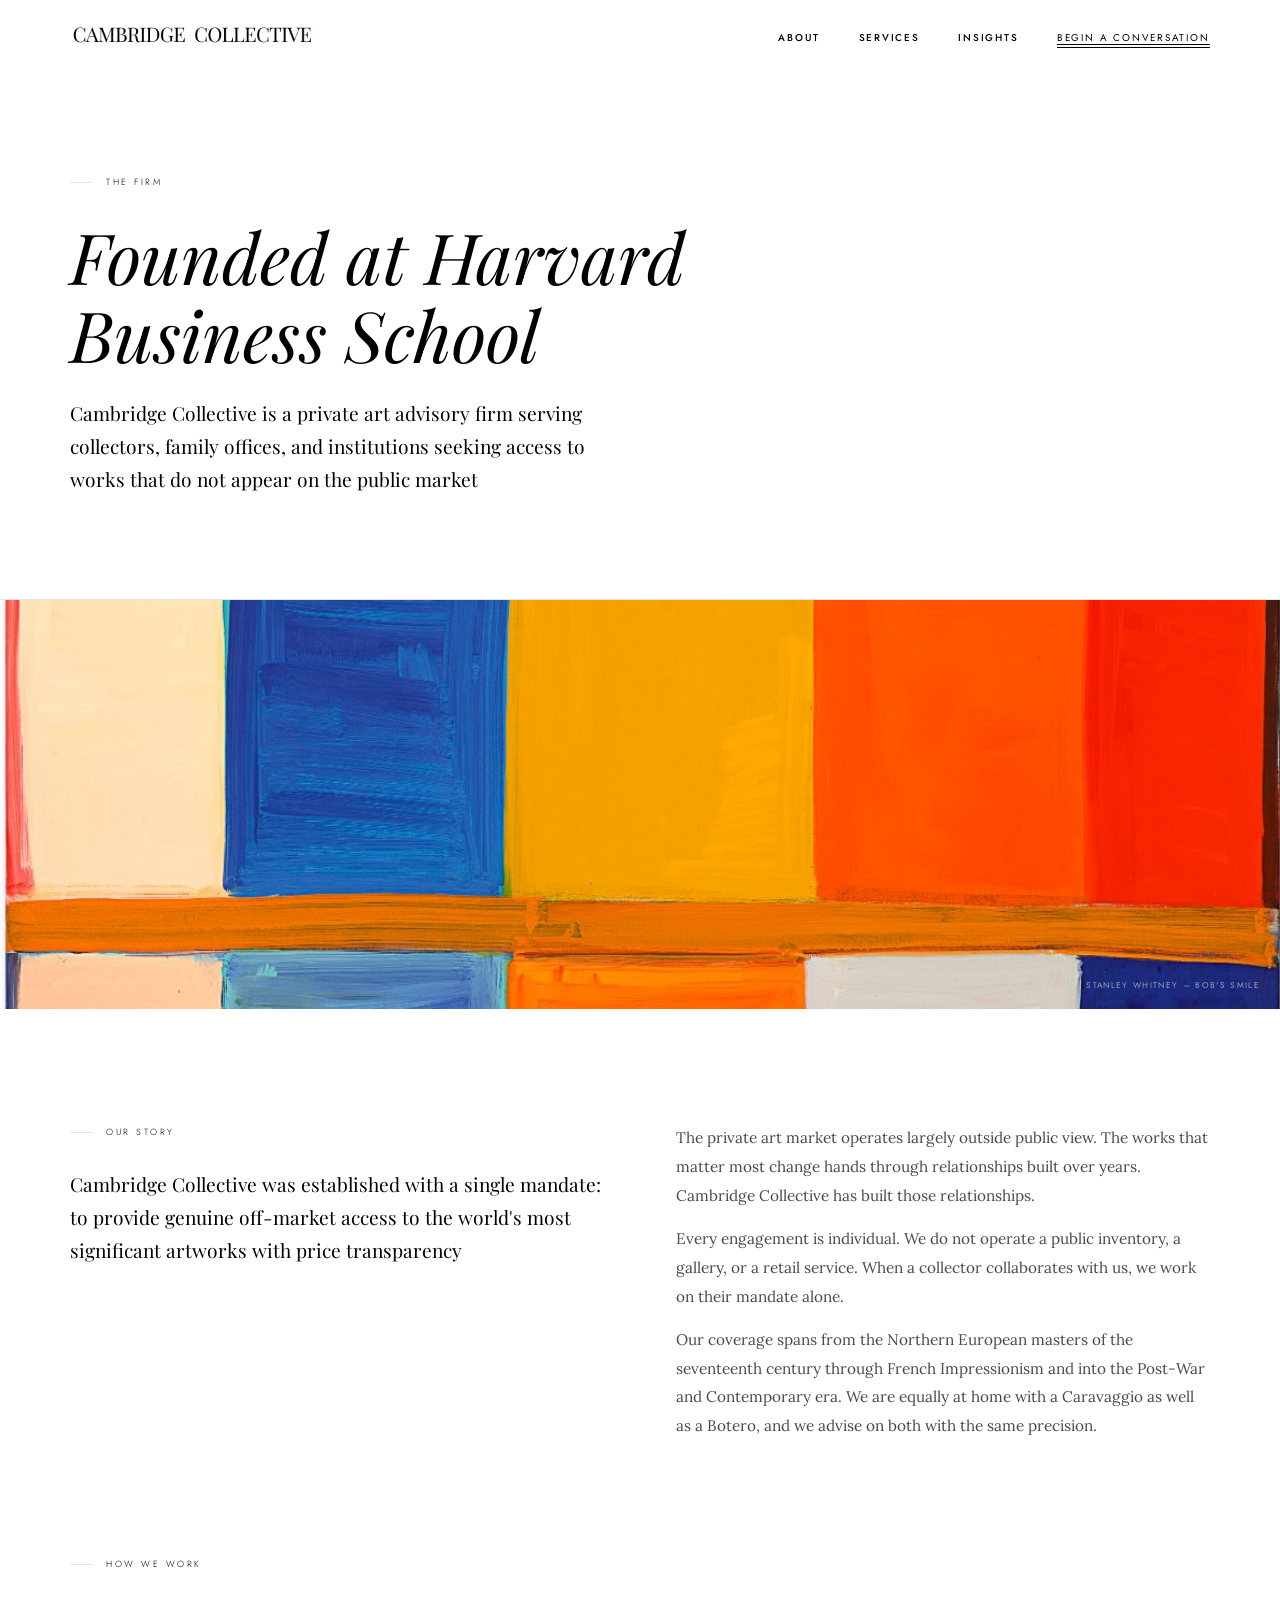
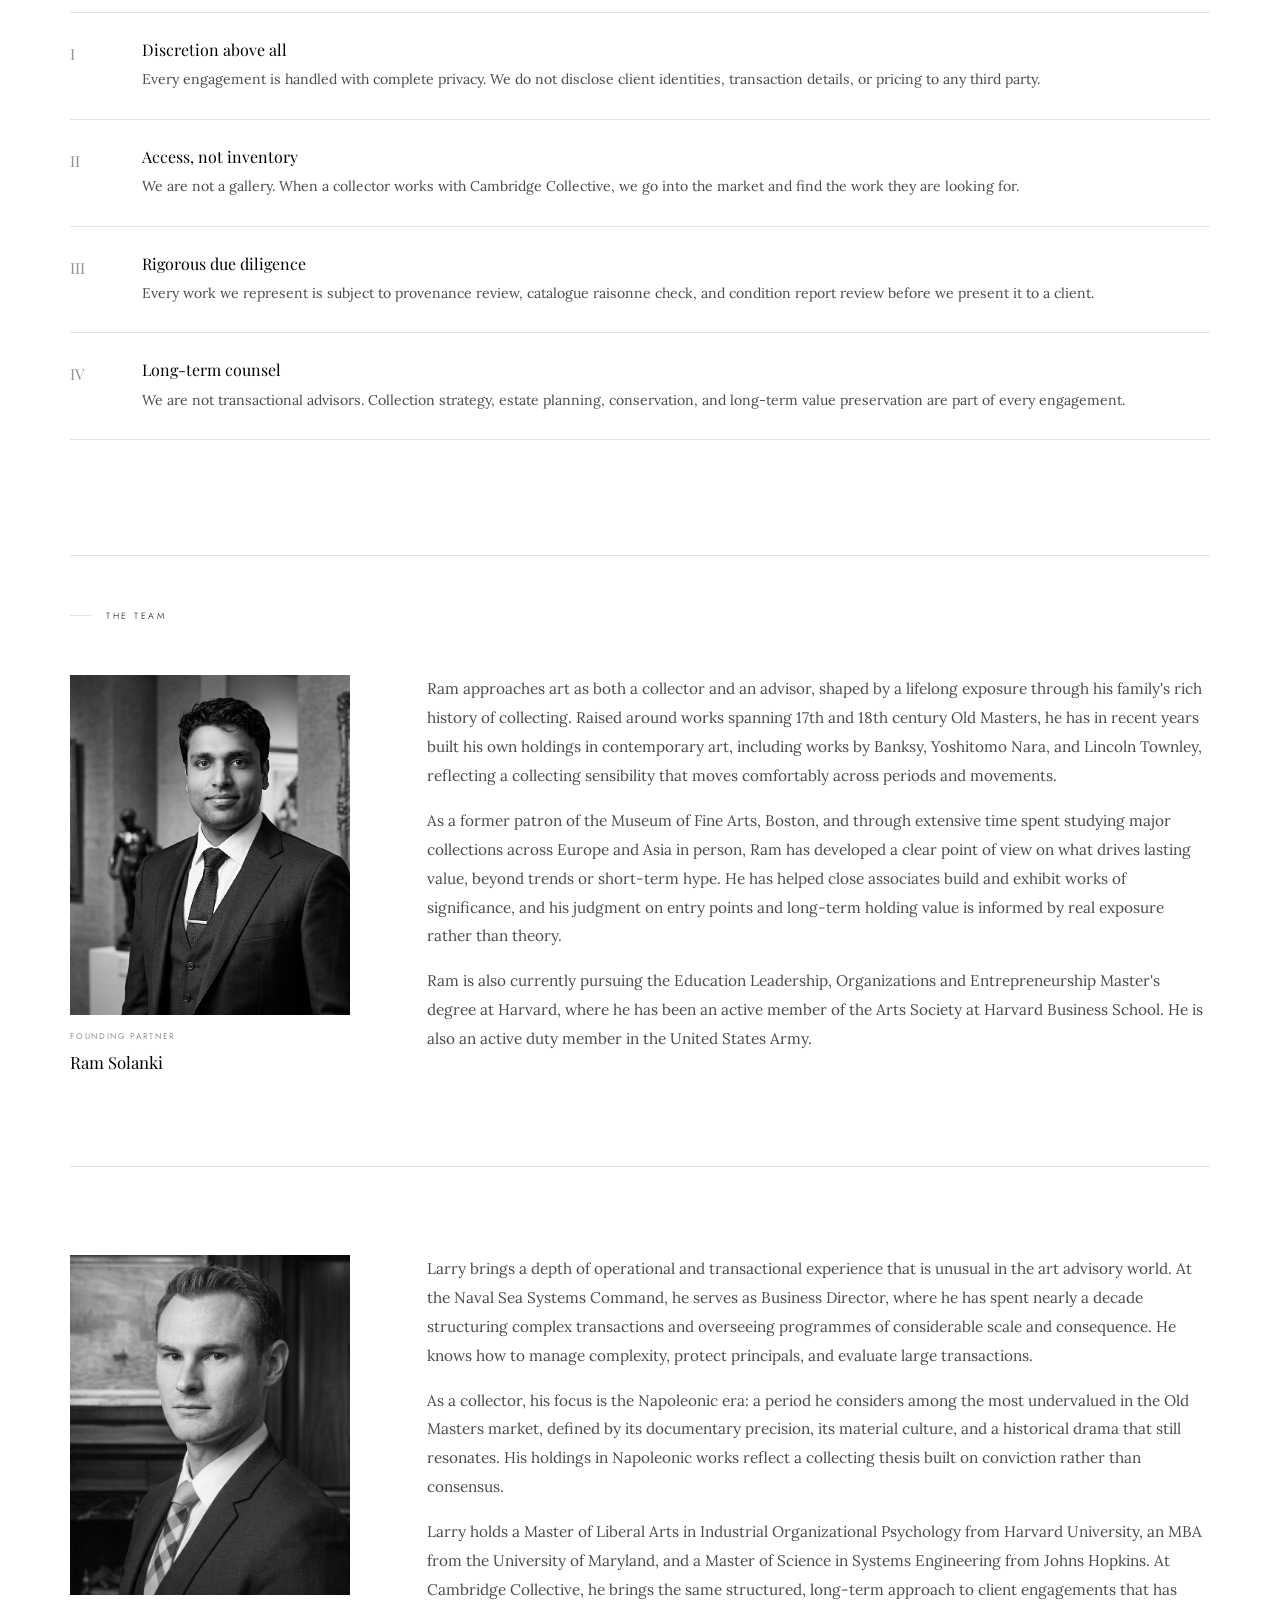
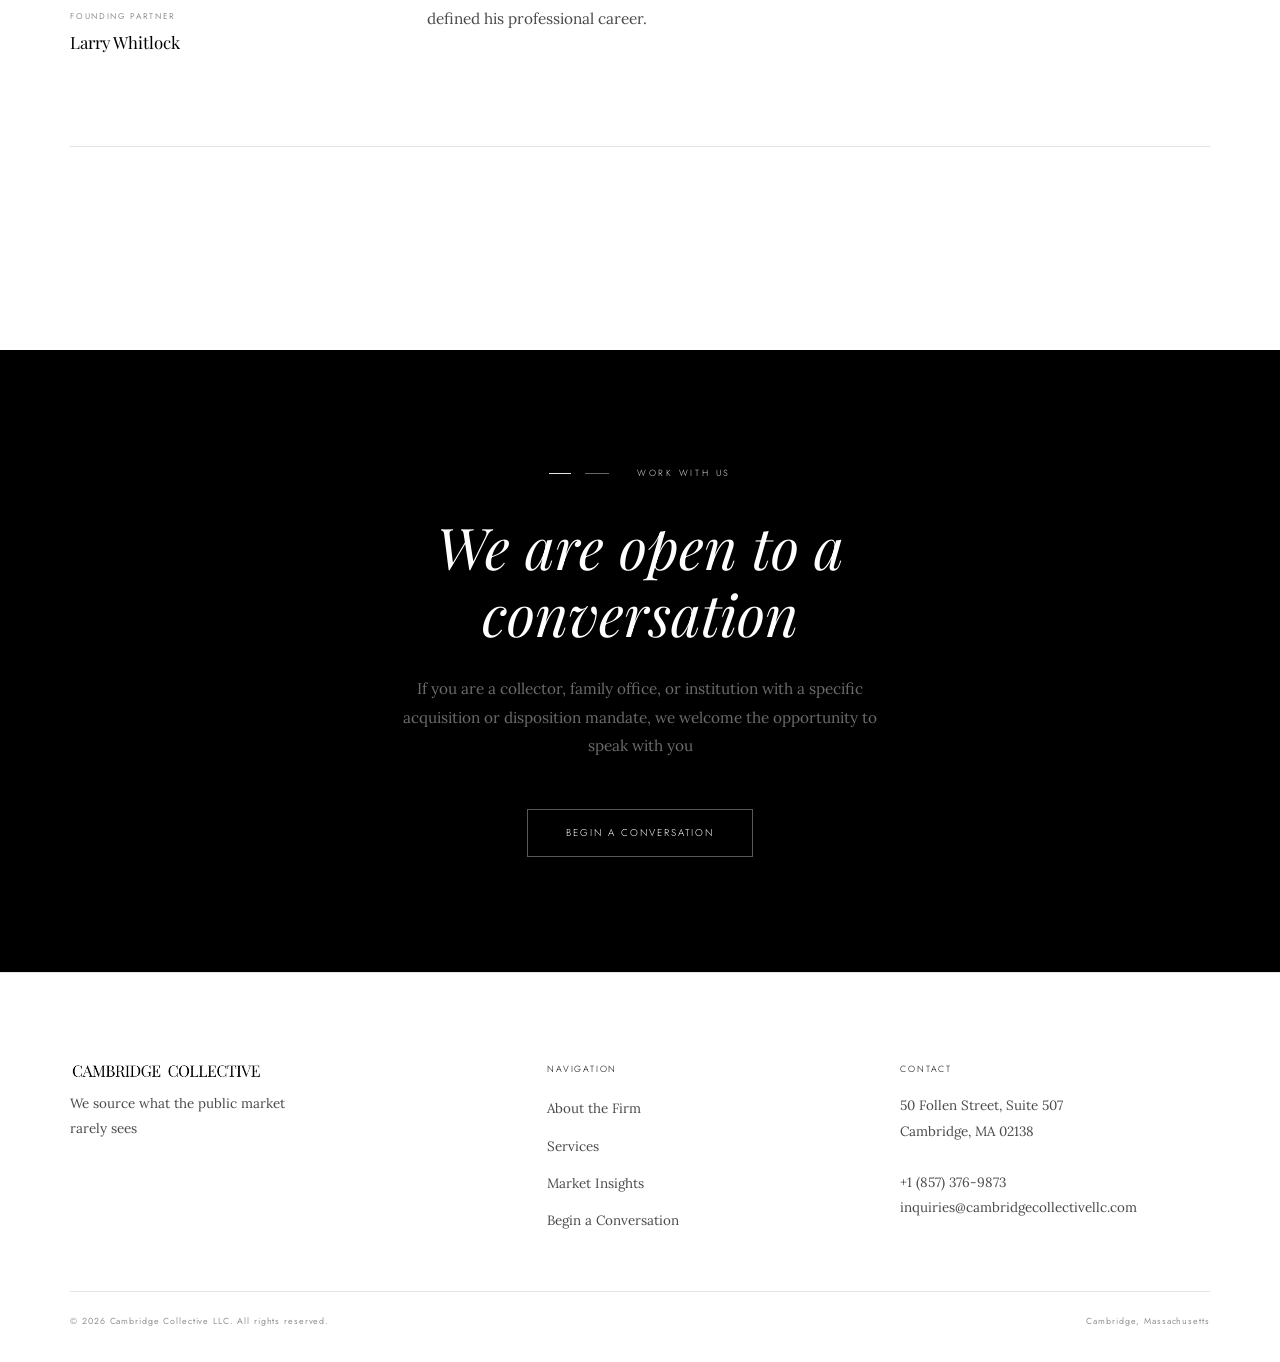
==== about.html @ f4684a24 "Update about.html" ====
<!DOCTYPE html>
<html lang="en">
<head> 
  <meta charset="UTF-8"/>
  <link rel="icon" type="image/png" href="images/favicon.png"/>
  <link rel="apple-touch-icon" href="images/favicon.png"/><meta name="viewport" content="width=device-width, initial-scale=1.0"/>
  <title>About Cambridge Collective | Private Art Advisory | Harvard Innovation Labs</title>
  <meta name="description" content="Cambridge Collective was founded at the Harvard Innovation Labs at Harvard Business School. We advise serious collectors on acquiring Picasso, Bacon, Monet, and other blue-chip works through private channels."/>
  <link rel="canonical" href="https://www.cambridgecollectivellc.com/about.html"/>
  <link rel="preconnect" href="https://fonts.googleapis.com"/>
  <link rel="preconnect" href="https://fonts.gstatic.com" crossorigin/>
  <link rel="stylesheet" href="styles.css"/>
<!-- Google Analytics -->
<script async src="https://www.googletagmanager.com/gtag/js?id=G-GPB1CGBKZX"></script>
<script>
  window.dataLayer = window.dataLayer || [];
  function gtag(){dataLayer.push(arguments);}
  gtag('js', new Date());
  gtag('config', 'G-GPB1CGBKZX');
</script>
  <meta name="keywords" content="Cambridge Collective, private art advisory, Harvard art advisor, blue chip art advisor, art collection management, off-market art acquisitions"/>
  <meta property="og:title" content="About Cambridge Collective | Private Art Advisory | Harvard Innovation Labs"/>
  <meta property="og:description" content="Cambridge Collective was founded at the Harvard Innovation Labs at Harvard Business School. We advise serious collectors on acquiring Picasso, Bacon, Monet, and other blue-chip works through private channels."/>
  <meta property="og:type" content="website"/>
  <meta property="og:url" content="https://www.cambridgecollectivellc.com/about.html"/>
  <meta property="og:site_name" content="Cambridge Collective"/>
  <meta name="twitter:card" content="summary"/>
  <meta name="twitter:title" content="About Cambridge Collective | Private Art Advisory | Harvard Innovation Labs"/>
  <meta name="twitter:description" content="Cambridge Collective was founded at the Harvard Innovation Labs at Harvard Business School. We advise serious collectors on acquiring Picasso, Bacon, Monet, and other blue-chip works through private channels."/>
<script type="application/ld+json">
{
  "@context": "https://schema.org",
  "@graph": [
    {
      "@type": "AboutPage",
      "@id": "https://www.cambridgecollectivellc.com/about.html#webpage",
      "url": "https://www.cambridgecollectivellc.com/about.html",
      "name": "About Cambridge Collective | Private Art Advisory | Harvard Innovation Labs",
      "isPartOf": {"@id": "https://www.cambridgecollectivellc.com/#website"},
      "about": {"@id": "https://www.cambridgecollectivellc.com/#organization"},
      "description": "Cambridge Collective was founded at the Harvard Innovation Labs at Harvard Business School by Ram Solanki and Larry Whitlock."
    },
    {
      "@type": "BreadcrumbList",
      "itemListElement": [
        {"@type": "ListItem", "position": 1, "name": "Home", "item": "https://www.cambridgecollectivellc.com/"},
        {"@type": "ListItem", "position": 2, "name": "About", "item": "https://www.cambridgecollectivellc.com/about.html"}
      ]
    },
    {
      "@type": "Person",
      "@id": "https://www.cambridgecollectivellc.com/#ram-solanki",
      "name": "Ram Solanki",
      "jobTitle": "Founding Partner",
      "worksFor": {"@id": "https://www.cambridgecollectivellc.com/#organization"},
      "url": "https://www.cambridgecollectivellc.com/about.html",
      "image": "https://www.cambridgecollectivellc.com/images/team-ram.jpg",
      "description": "Founding Partner at Cambridge Collective. Collector with family background in 17th–18th century Old Masters; former patron of the Museum of Fine Arts, Boston; pursuing graduate study at Harvard.",
      "alumniOf": {"@type": "EducationalOrganization", "name": "Harvard University"},
      "affiliation": {"@id": "https://www.cambridgecollectivellc.com/#organization"}
    },
    {
      "@type": "Person",
      "@id": "https://www.cambridgecollectivellc.com/#larry-whitlock",
      "name": "Larry Whitlock",
      "jobTitle": "Founding Partner",
      "worksFor": {"@id": "https://www.cambridgecollectivellc.com/#organization"},
      "url": "https://www.cambridgecollectivellc.com/about.html",
      "image": "https://www.cambridgecollectivellc.com/images/team-larry.png",
      "description": "Founding Partner at Cambridge Collective. Business Director at Naval Sea Systems Command; collector focused on the Napoleonic era Old Masters market.",
      "alumniOf": [
        {"@type": "EducationalOrganization", "name": "Harvard University"},
        {"@type": "EducationalOrganization", "name": "University of Maryland"},
        {"@type": "EducationalOrganization", "name": "Johns Hopkins University"}
      ],
      "affiliation": {"@id": "https://www.cambridgecollectivellc.com/#organization"}
    }
  ]
}
</script>
</head>
<body>
<nav id="nav">
  <a href="index.html" class="nav-brand"><img src="images/logo.png" alt="Cambridge Collective" style="height:28px;width:auto;display:block;"/></a>
  <button class="menu-btn" aria-label="Menu"><span></span><span></span></button>
  <ul class="nav-links">
    <li><a href="about.html" style="color:var(--blk);">About</a></li>
    <li><a href="services.html">Services</a></li>
    <li><a href="insights.html">Insights</a></li>
    <li class="cta-link"><a href="contact.html">Begin a Conversation</a></li>
  </ul>
</nav>

<header class="page-hero fade-up">
  <p class="eyebrow" style="margin-bottom:28px;color:#000;">The Firm</p>
  <h1 class="display">Founded at Harvard<br><em>Business School</em></h1>
  <p class="lead-copy">Cambridge Collective is a private art advisory firm serving collectors, family offices, and institutions seeking access to works that do not appear on the public market</p>
</header>

<figure class="img-band fade-up">
  <img src="images/stanley-whitney.png" alt="Stanley Whitney, Bob's Smile" loading="lazy" width="1190" height="1180"/>
  <figcaption>Stanley Whitney — Bob's Smile</figcaption>
</figure>

<section class="about-body">
  <div class="about-two-col">
    <div class="fade-up">
      <p class="eyebrow" style="margin-bottom:28px;color:#000;">Our Story</p>
      <p class="lead-copy">Cambridge Collective was established with a single mandate: to provide genuine off-market access to the world's most significant artworks with price transparency</p>
    </div>
    <div class="fade-up">
      <p class="body-copy">The private art market operates largely outside public view. The works that matter most change hands through relationships built over years. Cambridge Collective has built those relationships.</p>
      <p class="body-copy" style="margin-top:14px;">Every engagement is individual. We do not operate a public inventory, a gallery, or a retail service. When a collector collaborates with us, we work on their mandate alone.</p>
      <p class="body-copy" style="margin-top:14px;">Our coverage spans from the Northern European masters of the seventeenth century through French Impressionism and into the Post-War and Contemporary era. We are equally at home with a Caravaggio as well as a Botero, and we advise on both with the same precision.</p>
    </div>
  </div>

  <div class="principle-list" style="margin-top:var(--pad);">
    <p class="eyebrow fade-up" style="margin-bottom:40px;color:#000;">How We Work</p>
    <div class="principle fade-up">
      <span class="principle-num">I</span>
      <div><h3>Discretion above all</h3><p class="body-copy">Every engagement is handled with complete privacy. We do not disclose client identities, transaction details, or pricing to any third party.</p></div>
    </div>
    <div class="principle fade-up">
      <span class="principle-num">II</span>
      <div><h3>Access, not inventory</h3><p class="body-copy">We are not a gallery. When a collector works with Cambridge Collective, we go into the market and find the work they are looking for.</p></div>
    </div>
    <div class="principle fade-up">
      <span class="principle-num">III</span>
      <div><h3>Rigorous due diligence</h3><p class="body-copy">Every work we represent is subject to provenance review, catalogue raisonne check, and condition report review before we present it to a client.</p></div>
    </div>
    <div class="principle fade-up">
      <span class="principle-num">IV</span>
      <div><h3>Long-term counsel</h3><p class="body-copy">We are not transactional advisors. Collection strategy, estate planning, conservation, and long-term value preservation are part of every engagement.</p></div>
    </div>
  </div>
</section>
<section style="padding:0 var(--gutter) var(--pad);">
  <div class="rule" style="margin:0 0 clamp(36px,4vw,56px);"></div>
  <p class="eyebrow fade-up" style="margin-bottom:52px;color:#000;">The Team</p>

  <!-- RAM -->
  <div class="fade-up" style="display:grid;grid-template-columns:280px 1fr;gap:clamp(40px,6vw,80px);align-items:start;margin-bottom:clamp(52px,7vw,88px);padding-bottom:clamp(52px,7vw,88px);border-bottom:1px solid var(--bdr);">
    <div>
      <div style="width:280px;height:340px;overflow:hidden;">
        <img src="images/team-ram.jpg" alt="Ram Solanki" style="width:100%;height:100%;object-fit:cover;object-position:center center;filter:grayscale(100%);" loading="lazy" width="958" height="917"/>
      </div>
      <span style="font-family:'Jost',sans-serif;font-size:.52rem;letter-spacing:.2em;text-transform:uppercase;color:#909090;display:block;margin-top:14px;">Founding Partner</span>
      <span style="font-family:'Playfair Display',serif;font-size:1.05rem;font-weight:400;display:block;margin-top:4px;">Ram Solanki</span>
    </div>
    <div>
      <p class="body-copy" style="margin-bottom:16px;">Ram approaches art as both a collector and an advisor, shaped by a lifelong exposure through his family's rich history of collecting. Raised around works spanning 17th and 18th century Old Masters, he has in recent years built his own holdings in contemporary art, including works by Banksy, Yoshitomo Nara, and Lincoln Townley, reflecting a collecting sensibility that moves comfortably across periods and movements.</p>
      <p class="body-copy" style="margin-bottom:16px;">As a former patron of the Museum of Fine Arts, Boston, and through extensive time spent studying major collections across Europe and Asia in person, Ram has developed a clear point of view on what drives lasting value, beyond trends or short-term hype. He has helped close associates build and exhibit works of significance, and his judgment on entry points and long-term holding value is informed by real exposure rather than theory.</p>
      <p class="body-copy">Ram is also currently pursuing the Education Leadership, Organizations and Entrepreneurship Master's degree at Harvard, where he has been an active member of the Arts Society at Harvard Business School. He is also an active duty member in the United States Army.</p>
    </div>
  </div>

  <!-- LARRY -->
  <div class="fade-up" style="display:grid;grid-template-columns:280px 1fr;gap:clamp(40px,6vw,80px);align-items:start;margin-bottom:clamp(52px,7vw,88px);padding-bottom:clamp(52px,7vw,88px);border-bottom:1px solid var(--bdr);">
    <div>
      <div style="width:280px;height:340px;overflow:hidden;">
        <img src="images/team-larry.png" alt="Larry Whitlock" style="width:100%;height:100%;object-fit:cover;object-position:center top;filter:grayscale(100%);" loading="lazy" width="662" height="759"/>
      </div>
      <span style="font-family:'Jost',sans-serif;font-size:.52rem;letter-spacing:.2em;text-transform:uppercase;color:#909090;display:block;margin-top:14px;">Founding Partner</span>
      <span style="font-family:'Playfair Display',serif;font-size:1.05rem;font-weight:400;display:block;margin-top:4px;">Larry Whitlock</span>
    </div>
    <div>
      <p class="body-copy" style="margin-bottom:16px;">Larry brings a depth of operational and transactional experience that is unusual in the art advisory world. At the Naval Sea Systems Command, he serves as Business Director, where he has spent nearly a decade structuring complex transactions and overseeing programmes of considerable scale and consequence. He knows how to manage complexity, protect principals, and evaluate large transactions.</p>
      <p class="body-copy" style="margin-bottom:16px;">As a collector, his focus is the Napoleonic era: a period he considers among the most undervalued in the Old Masters market, defined by its documentary precision, its material culture, and a historical drama that still resonates. His holdings in Napoleonic works reflect a collecting thesis built on conviction rather than consensus.</p>
      <p class="body-copy">Larry holds a Master of Liberal Arts in Industrial Organizational Psychology from Harvard University, an MBA from the University of Maryland, and a Master of Science in Systems Engineering from Johns Hopkins. At Cambridge Collective, he brings the same structured, long-term approach to client engagements that has defined his professional career.</p>
    </div>
  </div>

  

  <style>
    @media(max-width:680px){
      .fade-up[style*="grid-template-columns:280px"]{
        grid-template-columns:1fr !important;
      }
      .fade-up[style*="grid-template-columns:280px"] > div:first-child > div[style*="width:280px"]{
        width:100% !important;
        height:280px !important;
      }
    }
  </style>

</section>

<section class="statement">
  <p class="eyebrow fade-up" style="justify-content:center;color:rgba(255,255,255,.88);margin-bottom:32px;"><span style="display:inline-block;width:24px;height:1px;background:rgba(255,255,255,.4);margin-right:14px;vertical-align:middle;"></span>Work With Us</p>
  <h2 class="fade-up">We are open to a<br><em>conversation</em></h2>
  <p class="body-copy fade-up" style="color:rgba(255,255,255,.42);max-width:480px;margin:0 auto 48px;">If you are a collector, family office, or institution with a specific acquisition or disposition mandate, we welcome the opportunity to speak with you</p>
  <a href="contact.html" class="btn btn-outline fade-up">Begin a Conversation</a>
</section>

<footer>
  <div class="footer-grid">
    <div class="footer-brand"><img src="images/logo.png" alt="Cambridge Collective" style="height:22px;width:auto;display:block;margin-bottom:8px;"/><p class="footer-tagline">We source what the public market rarely sees</p></div>
    <div class="footer-col"><h5>Navigation</h5><ul><li><a href="about.html">About the Firm</a></li><li><a href="services.html">Services</a></li><li><a href="insights.html">Market Insights</a></li><li><a href="contact.html">Begin a Conversation</a></li></ul></div>
    <div class="footer-col"><h5>Contact</h5><address>50 Follen Street, Suite 507<br>Cambridge, MA 02138<br><br><a href="tel:+18573769873">+1 (857) 376-9873</a><br><a href="mailto:inquiries@cambridgecollectivellc.com">inquiries@cambridgecollectivellc.com</a></address></div>
  </div>
  <div class="footer-bottom"><span>&copy; 2026 Cambridge Collective LLC. All rights reserved.</span><span>Cambridge, Massachusetts</span></div>
</footer>
<script>
const nav=document.getElementById('nav');
window.addEventListener('scroll',()=>nav.classList.toggle('scrolled',scrollY>20));
document.querySelector('.menu-btn').addEventListener('click',()=>document.querySelector('.nav-links').classList.toggle('open'));
const io=new IntersectionObserver(e=>{e.forEach(x=>{if(x.isIntersecting)x.target.classList.add('visible')})},{threshold:0.07});
document.querySelectorAll('.fade-up').forEach(el=>io.observe(el));
</script>
</body>
</html>
---- styles.css ----
@import url('https://fonts.googleapis.com/css2?family=Playfair+Display:ital,wght@0,400;0,500;1,400;1,500&family=Lora:ital,wght@0,400;0,500;1,400&family=Jost:wght@200;300;400&display=swap');

:root {
  --w: #FFFFFF;
  --blk: #000000;
  --mid: #4A4A4A;
  --dim: #909090;
  --bdr: #E4E4E4;
  --off: #F8F8F8;
  --serif: 'Playfair Display', Georgia, serif;
  --body:  'Lora', Georgia, serif;
  --sans:  'Jost', sans-serif;
  --nav-h: 72px;
  --pad:   clamp(72px, 9vw, 130px);
  --pad-s: clamp(48px, 6vw, 88px);
  --narrow: 760px;
  --gutter: clamp(24px, 5.5vw, 80px);
}
/* CLS Prevention: reserve space for hero carousel before JS/images load */
.hero-full { min-height: 100svh; min-height: 100vh; }
.hslide { contain: strict; }

*, *::before, *::after { box-sizing: border-box; margin: 0; padding: 0; }
html { scroll-behavior: smooth; }
body { background: var(--w); color: var(--blk); font-family: var(--body); font-weight: 400; line-height: 1.78; -webkit-font-smoothing: antialiased; overflow-x: hidden; }
img { display: block; max-width: 100%; }
a { color: inherit; text-decoration: none; }

/* NAV */
nav { position: fixed; inset-block-start: 0; inset-inline: 0; z-index: 200; height: var(--nav-h); display: flex; align-items: center; justify-content: space-between; padding: 0 var(--gutter); background: var(--w); border-bottom: 1px solid transparent; transition: border-color .3s; }
nav.scrolled { border-bottom-color: var(--bdr); }
.nav-brand .wordmark { font-family: var(--serif); font-weight: 400; font-size: .88rem; letter-spacing: .14em; text-transform: uppercase; display: block; line-height: 1.1; }
.nav-brand img { height:22px; width:auto; display:block; mix-blend-mode:multiply; }
.nav-brand .subtitle { display:none !important; /* hidden – logo replaces text */ font-family: var(--sans); font-weight: 200; font-size: .5rem; letter-spacing: .28em; text-transform: uppercase; color: var(--dim); display: block; margin-top: 3px; }
.nav-links { display: flex; align-items: center; gap: clamp(20px, 3vw, 52px); list-style: none; }
.nav-links a { font-family: var(--sans); font-weight: 500; font-size: .62rem; letter-spacing: .18em; text-transform: uppercase; color: #000; text-decoration: none; transition: color .2s; }
.nav-links .cta-link a { font-weight: 400; text-decoration: underline; text-underline-offset: 3px; }
.nav-links a:hover { color: var(--blk); }
.nav-links .cta-link a { color: var(--blk); border-bottom: 1px solid var(--blk); padding-bottom: 2px; }
.menu-btn { display: none; flex-direction: column; gap: 5px; background: none; border: none; cursor: pointer; padding: 8px; }
.menu-btn span { display: block; width: 22px; height: 1px; background: var(--blk); }
@media (max-width: 800px) {
  .menu-btn { display: flex; }
  .nav-links { display: none; position: fixed; inset: var(--nav-h) 0 0 0; background: var(--w); flex-direction: column; justify-content: center; gap: 36px; }
  .nav-links.open { display: flex; }
  .nav-links a { font-size: .82rem; }
}

/* TYPOGRAPHY */
.eyebrow { font-family: var(--sans); font-weight: 300; font-size: .56rem; letter-spacing: .28em; text-transform: uppercase; color: var(--dim); display: flex; align-items: center; gap: 14px; }
.eyebrow::before { content: ''; display: block; width: 22px; height: 1px; background: var(--bdr); flex-shrink: 0; }
h1.display { font-family: var(--serif); font-weight: 400; font-style: italic; font-size: clamp(2.4rem, 5.5vw, 5.6rem); line-height: 1.1; }
h2.section-title { font-family: var(--serif); font-weight: 400; font-size: clamp(1.8rem, 3.5vw, 3rem); line-height: 1.18; }
h2.section-title em { font-style: italic; }
h3 { font-family: var(--serif); font-weight: 400; font-size: clamp(1.1rem, 1.8vw, 1.45rem); line-height: 1.32; }
.body-copy { font-family: var(--body); font-size: .96rem; line-height: 1.88; color: var(--mid); }
.lead-copy { font-family: var(--serif); font-weight: 400; font-size: clamp(1rem, 1.6vw, 1.2rem); line-height: 1.72; color: var(--blk); }

/* LAYOUT */
.rule { height: 1px; background: var(--bdr); }

/* BUTTONS */
.btn { display: inline-block; font-family: var(--sans); font-size: .62rem; font-weight: 300; letter-spacing: .2em; text-transform: uppercase; cursor: pointer; }
.btn-solid { background: var(--blk); color: var(--w); padding: 14px 38px; border: 1px solid var(--blk); transition: background .2s; }
.btn-solid:hover { background: #1a1a1a; }
.btn-outline { border: 1px solid rgba(255,255,255,.35); color: var(--w); padding: 14px 38px; transition: border-color .2s; }
.btn-outline:hover { border-color: rgba(255,255,255,.9); }
.btn-ghost { border-bottom: 1px solid var(--bdr); color: var(--mid); font-family: var(--sans); padding-bottom: 3px; transition: color .2s, border-color .2s; }
.btn-ghost:hover { color: var(--blk); border-color: var(--blk); }

/* HERO SLIDESHOW */
.hero-slideshow { position: relative; width: 100%; height: 62vh; min-height: 320px; overflow: hidden; margin-top: var(--nav-h); background: #1a1a1a; }
.slide { position: absolute; inset: 0; opacity: 0; transition: opacity 1.2s ease; }
.slide.active { opacity: 1; }
.slide img { width: 100%; height: 100%; object-fit: cover; object-position: center; }
.slide-caption { position: absolute; bottom: 20px; left: 24px; font-family: var(--sans); font-size: .53rem; letter-spacing: .18em; text-transform: uppercase; color: rgba(255,255,255,.6); }
.slide-dots { position: absolute; bottom: 22px; right: 24px; display: flex; gap: 7px; }
.dot { width: 5px; height: 5px; border-radius: 50%; background: rgba(255,255,255,.35); cursor: pointer; transition: background .3s; border: none; padding: 0; }
.dot.active { background: rgba(255,255,255,.9); }

/* HERO TEXT */
.hero-text { padding: clamp(44px, 6vw, 88px) var(--gutter); border-bottom: 1px solid var(--bdr); }
.hero-text h1.display { max-width: 780px; margin-bottom: 24px; }
.hero-text .hero-sub { max-width: 420px; margin-bottom: 40px; }
.hero-actions { display: flex; align-items: center; gap: 40px; flex-wrap: wrap; }
.hero-count { display: flex; gap: 52px; margin-top: 56px; padding-top: 40px; border-top: 1px solid var(--bdr); flex-wrap: wrap; }
.hero-count-item .num { font-family: var(--serif); font-weight: 400; font-size: clamp(1.6rem, 2.8vw, 2.4rem); display: block; line-height: 1; margin-bottom: 7px; }
.hero-count-item .label { font-family: var(--sans); font-size: .55rem; letter-spacing: .2em; text-transform: uppercase; color: var(--dim); }

/* IMAGE BAND */
.img-band { width: 100%; height: clamp(240px, 32vw, 520px); overflow: hidden; position: relative; background: #d0d0d0; }
.img-band img { width: 100%; height: 100%; object-fit: cover; object-position: center; transition: transform 1.2s ease; }
.img-band:hover img { transform: scale(1.02); }
.img-band figcaption { position: absolute; bottom: 16px; right: 20px; font-family: var(--sans); font-size: .52rem; letter-spacing: .16em; text-transform: uppercase; color: rgba(255,255,255,.55); }

/* ARTWORK STRIP */
.artwork-strip { display: grid; grid-template-columns: repeat(4, 1fr); gap: 2px; }
.artwork-strip-item { aspect-ratio: 4/5; overflow: hidden; position: relative; background: #d0d0d0; }
.artwork-strip-item img { width: 100%; height: 100%; object-fit: cover; transition: transform .8s ease; }
.artwork-strip-item:hover img { transform: scale(1.05); }
.artwork-strip-item figcaption { position: absolute; bottom: 0; inset-inline: 0; padding: 32px 14px 12px; background: linear-gradient(transparent, rgba(0,0,0,.55)); font-family: var(--sans); font-size: .5rem; letter-spacing: .14em; text-transform: uppercase; color: rgba(255,255,255,.8); }
@media (max-width: 680px) { .artwork-strip { grid-template-columns: 1fr 1fr; } }

/* SERVICES PREVIEW */
.services-preview { padding: var(--pad) var(--gutter); }
.services-intro { max-width: var(--narrow); margin-bottom: clamp(44px, 5vw, 72px); }
.services-grid { display: grid; grid-template-columns: repeat(3, 1fr); border-top: 1px solid var(--bdr); }
.svc-item { padding: 48px 0; border-bottom: 1px solid var(--bdr); border-right: 1px solid var(--bdr); }
.svc-item:last-child { border-right: none; }
.svc-item:nth-child(n+2) { padding-left: 40px; }
.svc-item:nth-child(1) { padding-right: 40px; }
.svc-num { font-family: var(--serif); font-size: .78rem; color: var(--bdr); display: block; margin-bottom: 20px; }
.svc-item h3 { margin-bottom: 12px; }
.svc-item p { margin-bottom: 20px; }
.svc-link { font-family: var(--sans); font-size: .58rem; letter-spacing: .2em; text-transform: uppercase; color: var(--blk); border-bottom: 1px solid var(--blk); padding-bottom: 2px; transition: opacity .2s; }
.svc-link:hover { opacity: .5; }
@media (max-width: 880px) { .services-grid { grid-template-columns: 1fr; } .svc-item { border-right: none; padding-left: 0 !important; padding-right: 0 !important; } }

/* STATEMENT */
.statement { background: var(--blk); text-align: center; padding: var(--pad) var(--gutter); }
.statement h2 { font-family: var(--serif); font-weight: 400; font-style: italic; font-size: clamp(1.8rem, 4.5vw, 3.8rem); line-height: 1.16; color: var(--w); max-width: 800px; margin: 0 auto 28px; }
.statement .body-copy { color: rgba(255,255,255,.42); max-width: 520px; margin: 0 auto 44px; }

/* TEAM */
.team-grid { display: grid; grid-template-columns: repeat(2, 1fr); gap: 44px; max-width: 700px; }
.team-card { display: flex; flex-direction: column; }
.team-photo { width: 100%; aspect-ratio: 1/1; background: var(--off); border: 1px solid var(--bdr); display: flex; align-items: center; justify-content: center; margin-bottom: 18px; overflow: hidden; }
.team-photo img { width: 100%; height: 100%; object-fit: cover; }
.team-photo-placeholder { display: flex; flex-direction: column; align-items: center; gap: 10px; }
.team-photo-placeholder span { font-family: var(--sans); font-size: .52rem; letter-spacing: .2em; text-transform: uppercase; color: var(--dim); }
.team-role { font-family: var(--sans); font-size: .54rem; letter-spacing: .22em; text-transform: uppercase; color: var(--dim); display: block; margin-bottom: 5px; }
.team-name { font-family: var(--serif); font-size: 1.25rem; font-weight: 400; display: block; margin-bottom: 10px; }
.team-bio { font-size: .88rem; line-height: 1.82; color: var(--mid); }
@media (max-width: 760px) { .team-grid { grid-template-columns: 1fr; gap: 32px; } }

/* INSIGHTS GRID */
.insights-preview { padding: var(--pad) var(--gutter); }
.insights-header { display: flex; justify-content: space-between; align-items: flex-end; margin-bottom: clamp(40px, 5vw, 64px); }
.insights-grid { display: grid; grid-template-columns: repeat(3, 1fr); border-top: 1px solid var(--bdr); }
.insight-card { display: block; padding: 40px 0; border-bottom: 1px solid var(--bdr); border-right: 1px solid var(--bdr); transition: opacity .25s; }
.insight-card:hover { opacity: .62; }
.insight-card:last-child { border-right: none; }
.insight-card:nth-child(n+2) { padding-left: 36px; }
.insight-card:nth-child(1) { padding-right: 36px; }
.insight-card:nth-child(2) { padding-right: 36px; }
.card-img { width: 100%; aspect-ratio: 16/10; overflow: hidden; margin-bottom: 20px; background: var(--off); }
.card-img img { width: 100%; height: 100%; object-fit: cover; transition: transform .7s ease; }
.insight-card:hover .card-img img { transform: scale(1.04); }
.card-cat { font-family: var(--sans); font-size: .54rem; letter-spacing: .22em; text-transform: uppercase; color: var(--dim); display: block; margin-bottom: 9px; }
.card-title { font-family: var(--serif); font-weight: 400; font-size: clamp(.98rem, 1.5vw, 1.15rem); line-height: 1.4; margin-bottom: 11px; color: var(--blk); }
.card-excerpt { font-size: .84rem; line-height: 1.82; color: var(--mid); }
@media (max-width: 860px) { .insights-grid { grid-template-columns: 1fr; } .insight-card { border-right: none; padding-left: 0 !important; padding-right: 0 !important; } .insights-header { flex-direction: column; align-items: flex-start; gap: 20px; } }

/* FOOTER */
footer { padding: clamp(56px, 7vw, 88px) var(--gutter) 32px; border-top: 1px solid var(--bdr); }
.footer-grid { display: grid; grid-template-columns: 1.4fr 1fr 1fr; gap: 44px; margin-bottom: 48px; }
.footer-brand .wordmark { font-family: var(--serif); font-weight: 400; font-size: .88rem; letter-spacing: .14em; text-transform: uppercase; display: block; }
.footer-brand .subtitle { font-family: var(--sans); font-size: .5rem; letter-spacing: .25em; text-transform: uppercase; color: var(--dim); display: block; margin-top: 3px; margin-bottom: 16px; }
.footer-tagline { font-family: var(--body); font-size: .84rem; color: var(--mid); max-width: 220px; line-height: 1.85; }
.footer-col h5 { font-family: var(--sans); font-size: .56rem; font-weight: 300; letter-spacing: .2em; text-transform: uppercase; margin-bottom: 16px; }
.footer-col ul { list-style: none; }
.footer-col ul li { margin-bottom: 9px; }
.footer-col ul a { font-family: var(--body); font-size: .84rem; color: var(--mid); transition: color .2s; }
.footer-col ul a:hover { color: var(--blk); }
.footer-col address { font-style: normal; font-family: var(--body); font-size: .84rem; color: var(--mid); line-height: 1.9; }
.footer-col address a { color: var(--mid); transition: color .2s; }
.footer-col address a:hover { color: var(--blk); }
.footer-bottom { display: flex; justify-content: space-between; align-items: center; padding-top: 22px; border-top: 1px solid var(--bdr); font-family: var(--sans); font-size: .55rem; letter-spacing: .1em; color: var(--dim); }
@media (max-width: 760px) { .footer-grid { grid-template-columns: 1fr; gap: 32px; } .footer-bottom { flex-direction: column; gap: 8px; text-align: center; } }

/* PAGE HERO */
.page-hero { padding: calc(var(--nav-h) + clamp(56px, 8vw, 108px)) var(--gutter) clamp(56px, 8vw, 108px); border-bottom: 1px solid var(--bdr); }
.page-hero h1.display { max-width: 800px; }
.page-hero .lead-copy { max-width: 540px; margin-top: 24px; }

/* SERVICES PAGE */
.svc-full { display: grid; grid-template-columns: 240px 1fr; gap: 72px; padding: var(--pad) var(--gutter); border-bottom: 1px solid var(--bdr); }
.svc-full:last-of-type { border-bottom: none; }
.svc-sidebar .big-num { font-family: var(--serif); font-size: 5rem; line-height: 1; color: var(--bdr); display: block; margin-bottom: 20px; }
.svc-sidebar h2 { font-family: var(--serif); font-weight: 400; font-size: clamp(1.4rem, 2.3vw, 1.9rem); line-height: 1.28; }
.svc-body p { font-family: var(--body); font-size: .96rem; line-height: 1.88; color: var(--mid); margin-bottom: 16px; }
.svc-body ul { list-style: none; border-top: 1px solid var(--bdr); margin-top: 32px; }
.svc-body ul li { padding: 12px 0 12px 14px; border-bottom: 1px solid var(--bdr); font-family: var(--body); font-size: .88rem; color: var(--mid); position: relative; }
.svc-body ul li::before { content: ''; position: absolute; left: 0; top: 50%; width: 5px; height: 1px; background: var(--dim); }
@media (max-width: 780px) { .svc-full { grid-template-columns: 1fr; gap: 24px; } .svc-sidebar .big-num { font-size: 3rem; } }
.process-section { padding: var(--pad) var(--gutter); background: var(--off); }
.process-grid { display: grid; grid-template-columns: repeat(4, 1fr); border-top: 1px solid var(--bdr); margin-top: 48px; }
.process-step { padding: 32px 0; border-right: 1px solid var(--bdr); border-bottom: 1px solid var(--bdr); }
.process-step:last-child { border-right: none; }
.process-step:nth-child(n+2) { padding-left: 28px; }
.step-num { font-family: var(--sans); font-size: .55rem; letter-spacing: .2em; text-transform: uppercase; color: var(--dim); display: block; margin-bottom: 12px; }
.process-step h3 { font-size: 1rem; margin-bottom: 9px; }
.process-step p { font-family: var(--body); font-size: .84rem; color: var(--mid); line-height: 1.8; }
@media (max-width: 780px) { .process-grid { grid-template-columns: 1fr 1fr; } .process-step:nth-child(2n) { border-right: none; } .process-step:nth-child(n+2) { padding-left: 0; } .process-step:nth-child(even) { padding-left: 24px; } }

/* INSIGHTS PAGE */
.insights-page-grid { display: grid; grid-template-columns: repeat(3, 1fr); border-top: 1px solid var(--bdr); padding: 0 var(--gutter); }
.insights-page-grid .insight-card { border-right: 1px solid var(--bdr); }
.insights-page-grid .insight-card:last-child { border-right: none; }
@media (max-width: 860px) { .insights-page-grid { grid-template-columns: 1fr; } .insights-page-grid .insight-card { border-right: none; } }
.insights-page-grid-two { display: grid; grid-template-columns: repeat(2, 1fr); border-top: 1px solid var(--bdr); padding: 0 var(--gutter); }
.insights-page-grid-two .insight-card { border-right: 1px solid var(--bdr); }
.insights-page-grid-two .insight-card:last-child { border-right: none; }
@media (max-width: 680px) { .insights-page-grid-two { grid-template-columns: 1fr; } .insights-page-grid-two .insight-card { border-right: none; } }

/* ARTICLE */
.article-hero { padding: calc(var(--nav-h) + 64px) var(--gutter) 64px; border-bottom: 1px solid var(--bdr); max-width: calc(var(--narrow) + var(--gutter) * 2); }
.article-cat { font-family: var(--sans); font-size: .55rem; letter-spacing: .25em; text-transform: uppercase; color: var(--dim); display: block; margin-bottom: 20px; }
.article-hero h1 { font-family: var(--serif); font-weight: 400; font-style: italic; font-size: clamp(2rem, 4.5vw, 4rem); line-height: 1.12; margin-bottom: 22px; }
.article-meta { font-family: var(--sans); font-size: .58rem; letter-spacing: .15em; color: var(--dim); }
.article-img { width: 100%; height: clamp(260px, 38vw, 580px); overflow: hidden; background: var(--off); }
.article-img img { width: 100%; height: 100%; object-fit: cover; }
.article-img figcaption { font-family: var(--sans); font-size: .52rem; letter-spacing: .15em; text-transform: uppercase; color: var(--dim); padding: 10px var(--gutter) 0; }
.article-body { max-width: calc(var(--narrow) + var(--gutter) * 2); margin: 0 auto; padding: var(--pad) var(--gutter); }
.article-body .lead-copy { margin-bottom: 30px; }
.article-body h2 { font-family: var(--serif); font-weight: 400; font-size: clamp(1.4rem, 2.5vw, 2rem); margin-top: 52px; margin-bottom: 16px; }
.article-body p { font-family: var(--body); font-size: 1.04rem; line-height: 1.9; color: var(--mid); margin-bottom: 18px; }
.article-mid-img { width: 100%; height: clamp(200px, 26vw, 400px); overflow: hidden; margin: 44px 0; background: var(--off); }
.article-mid-img img { width: 100%; height: 100%; object-fit: cover; }
.article-mid-img figcaption { font-family: var(--sans); font-size: .52rem; letter-spacing: .15em; text-transform: uppercase; color: var(--dim); padding-top: 9px; }
.stat-callout { border-top: 1px solid var(--bdr); border-bottom: 1px solid var(--bdr); padding: 32px 0; margin: 44px 0; display: grid; grid-template-columns: repeat(3, 1fr); gap: 20px; text-align: center; }
.stat-callout .stat-num { font-family: var(--serif); font-weight: 400; font-size: clamp(1.8rem, 3vw, 2.6rem); display: block; line-height: 1; margin-bottom: 7px; }
.stat-callout .stat-lbl { font-family: var(--sans); font-size: .58rem; letter-spacing: .16em; text-transform: uppercase; color: var(--dim); }
@media (max-width: 580px) { .stat-callout { grid-template-columns: 1fr; } }
.article-footer { padding: var(--pad-s) var(--gutter); border-top: 1px solid var(--bdr); display: flex; justify-content: space-between; align-items: center; flex-wrap: wrap; gap: 22px; }
.article-footer-label { font-family: var(--sans); font-size: .55rem; letter-spacing: .22em; text-transform: uppercase; color: var(--dim); margin-bottom: 7px; display: block; }

/* CHART WRAPPER */
.chart-wrap { margin: 44px 0; padding: 32px; background: var(--off); border: 1px solid var(--bdr); }
.chart-wrap .chart-title { font-family: var(--sans); font-size: .6rem; letter-spacing: .2em; text-transform: uppercase; color: var(--dim); margin-bottom: 24px; display: block; }
.chart-source { font-family: var(--sans); font-size: .55rem; color: var(--dim); letter-spacing: .08em; margin-top: 12px; }

/* ABOUT */
.about-body { padding: var(--pad) var(--gutter); }
.about-two-col { display: grid; grid-template-columns: 1fr 1fr; gap: 72px; align-items: start; }
@media (max-width: 860px) { .about-two-col { grid-template-columns: 1fr; gap: 40px; } }
.principle-list { margin-top: 48px; }
.principle { display: grid; grid-template-columns: 52px 1fr; gap: 20px; padding: 26px 0; border-top: 1px solid var(--bdr); }
.principle:last-child { border-bottom: 1px solid var(--bdr); }
.principle-num { font-family: var(--serif); font-size: .95rem; color: var(--dim); padding-top: 2px; }
.principle h3 { font-size: 1rem; margin-bottom: 7px; }
.principle p { font-family: var(--body); font-size: .88rem; color: var(--mid); line-height: 1.82; }

/* CONTACT */
.contact-split { display: grid; grid-template-columns: 1fr 1fr; border-top: 1px solid var(--bdr); }
.contact-left { padding: var(--pad) var(--gutter) var(--pad) 0; }
.contact-right { padding: var(--pad) 0 var(--pad) var(--gutter); border-left: 1px solid var(--bdr); }
@media (max-width: 860px) { .contact-split { grid-template-columns: 1fr; } .contact-right { border-left: none; border-top: 1px solid var(--bdr); padding: var(--pad-s) 0 0; } .contact-left { padding-right: 0; } }
.form-field { margin-bottom: 24px; }
.form-field label { display: block; font-family: var(--sans); font-size: .55rem; letter-spacing: .2em; text-transform: uppercase; color: var(--dim); margin-bottom: 9px; }
.form-field input, .form-field select, .form-field textarea { width: 100%; background: transparent; border: none; border-bottom: 1px solid var(--bdr); padding: 9px 0; font-family: var(--body); font-size: .9rem; color: var(--blk); outline: none; transition: border-color .2s; border-radius: 0; -webkit-appearance: none; appearance: none; }
.form-field input:focus, .form-field select:focus, .form-field textarea:focus { border-bottom-color: var(--blk); }
.form-field textarea { min-height: 96px; resize: vertical; line-height: 1.65; }
.form-note { font-family: var(--body); font-size: .72rem; color: var(--dim); line-height: 1.7; margin-top: 20px; font-style: italic; }

/* FADE UP */
.fade-up { opacity: 0; transform: translateY(20px); transition: opacity .7s ease, transform .7s ease; }
.fade-up.visible { opacity: 1; transform: translateY(0); }
.fade-up:nth-child(2) { transition-delay: .07s; }
.fade-up:nth-child(3) { transition-delay: .14s; }
.fade-up:nth-child(4) { transition-delay: .21s; }
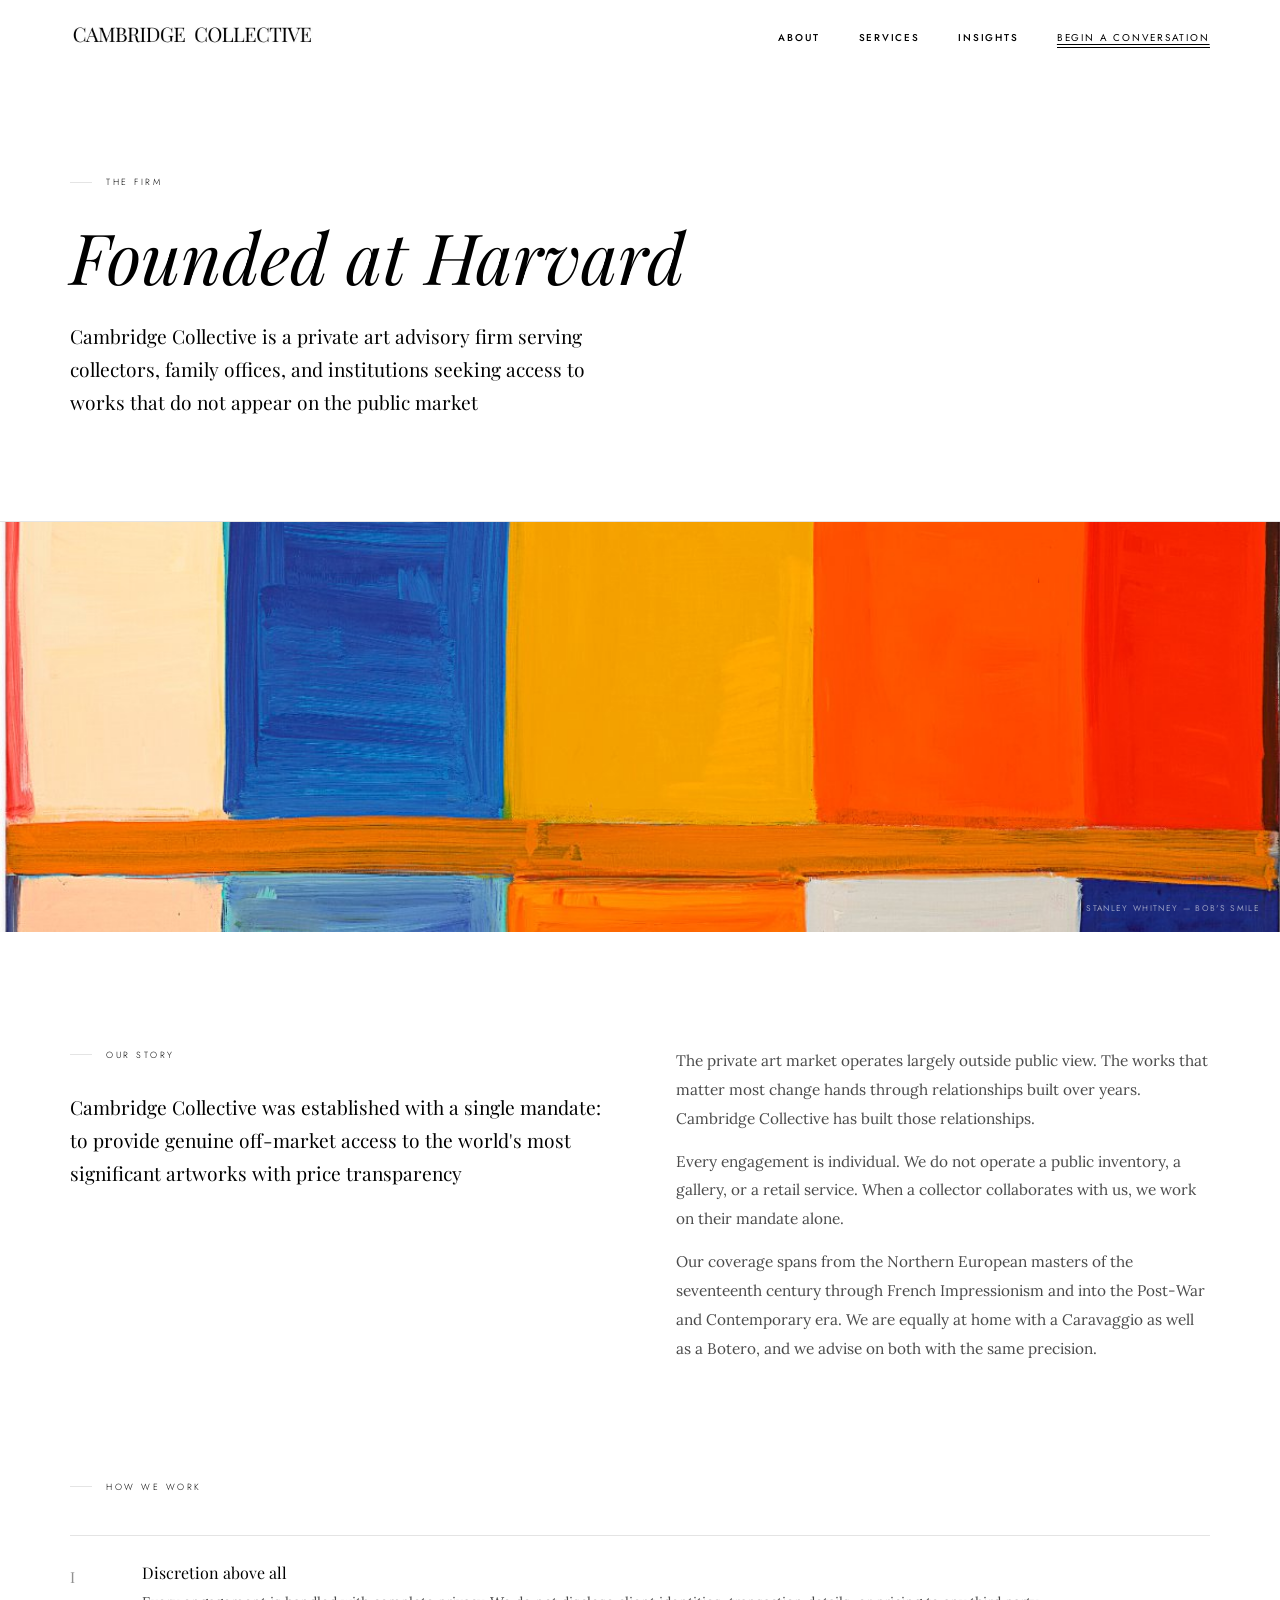
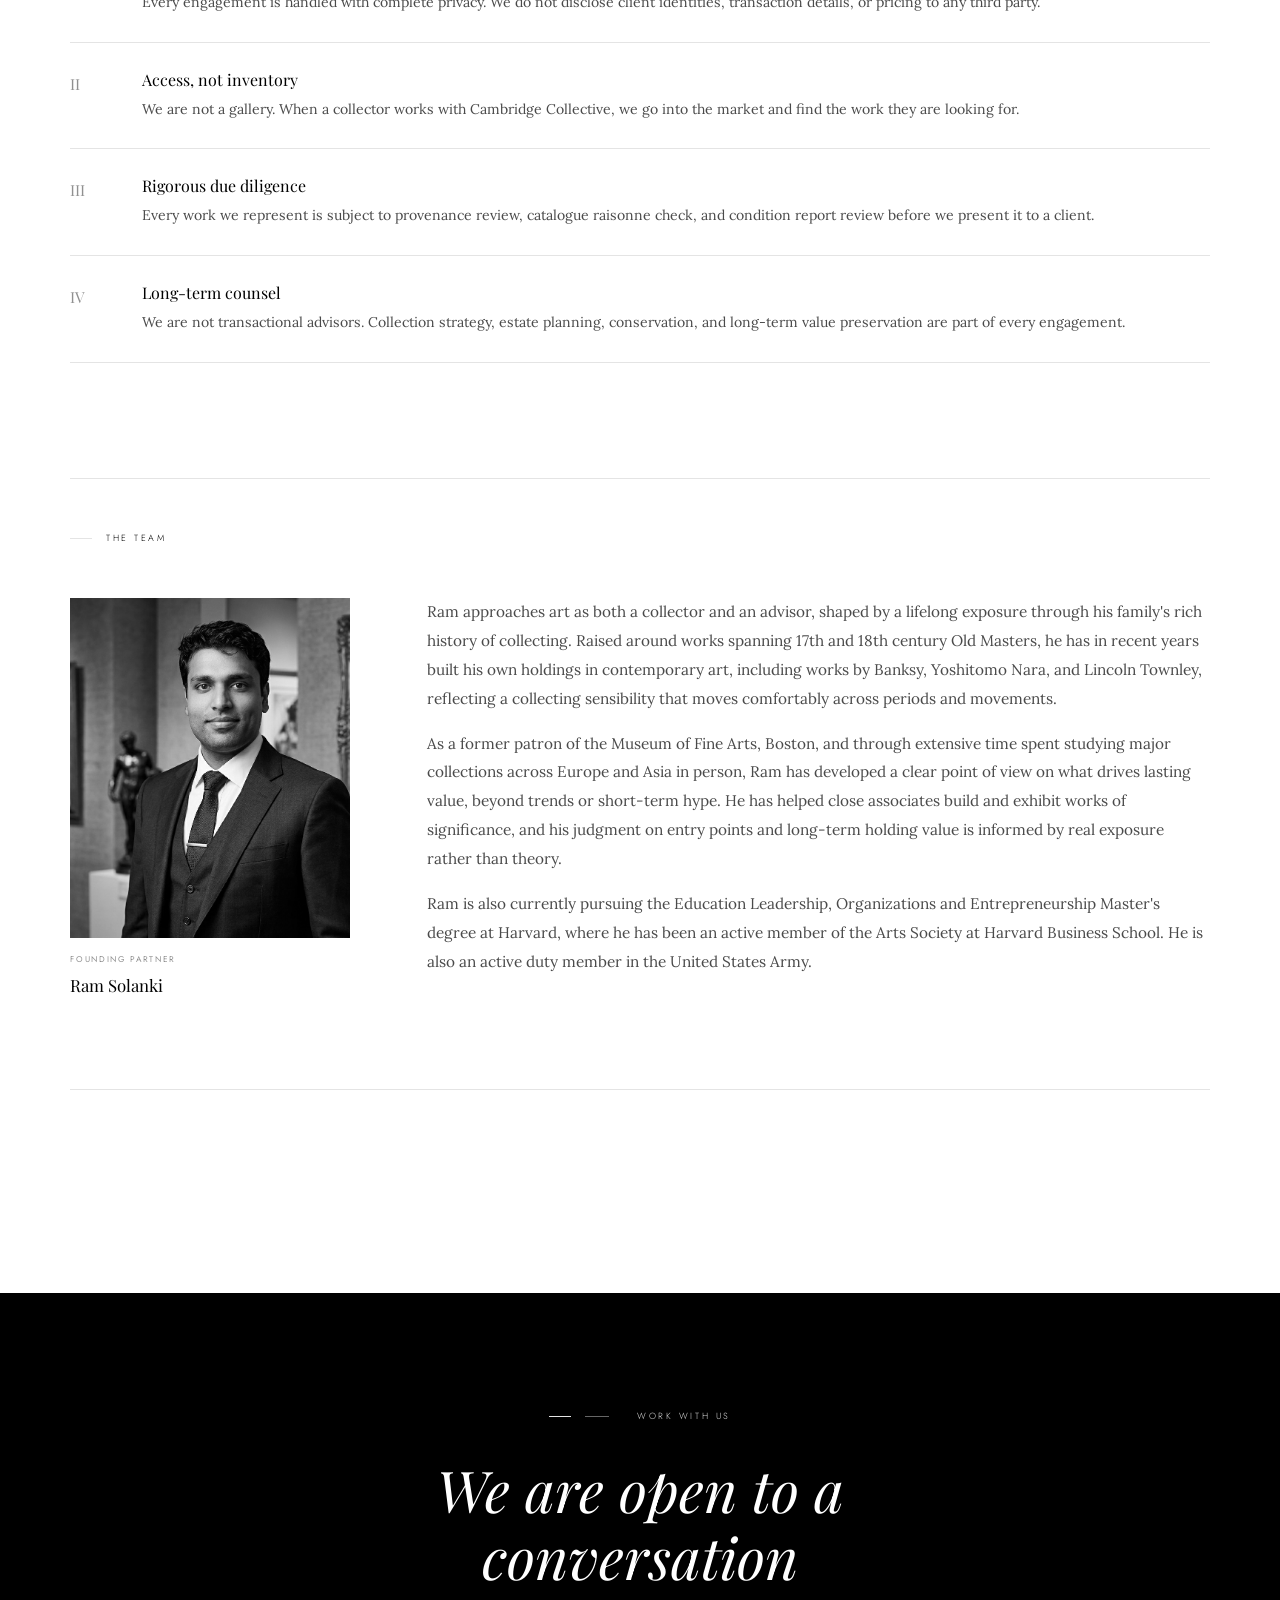
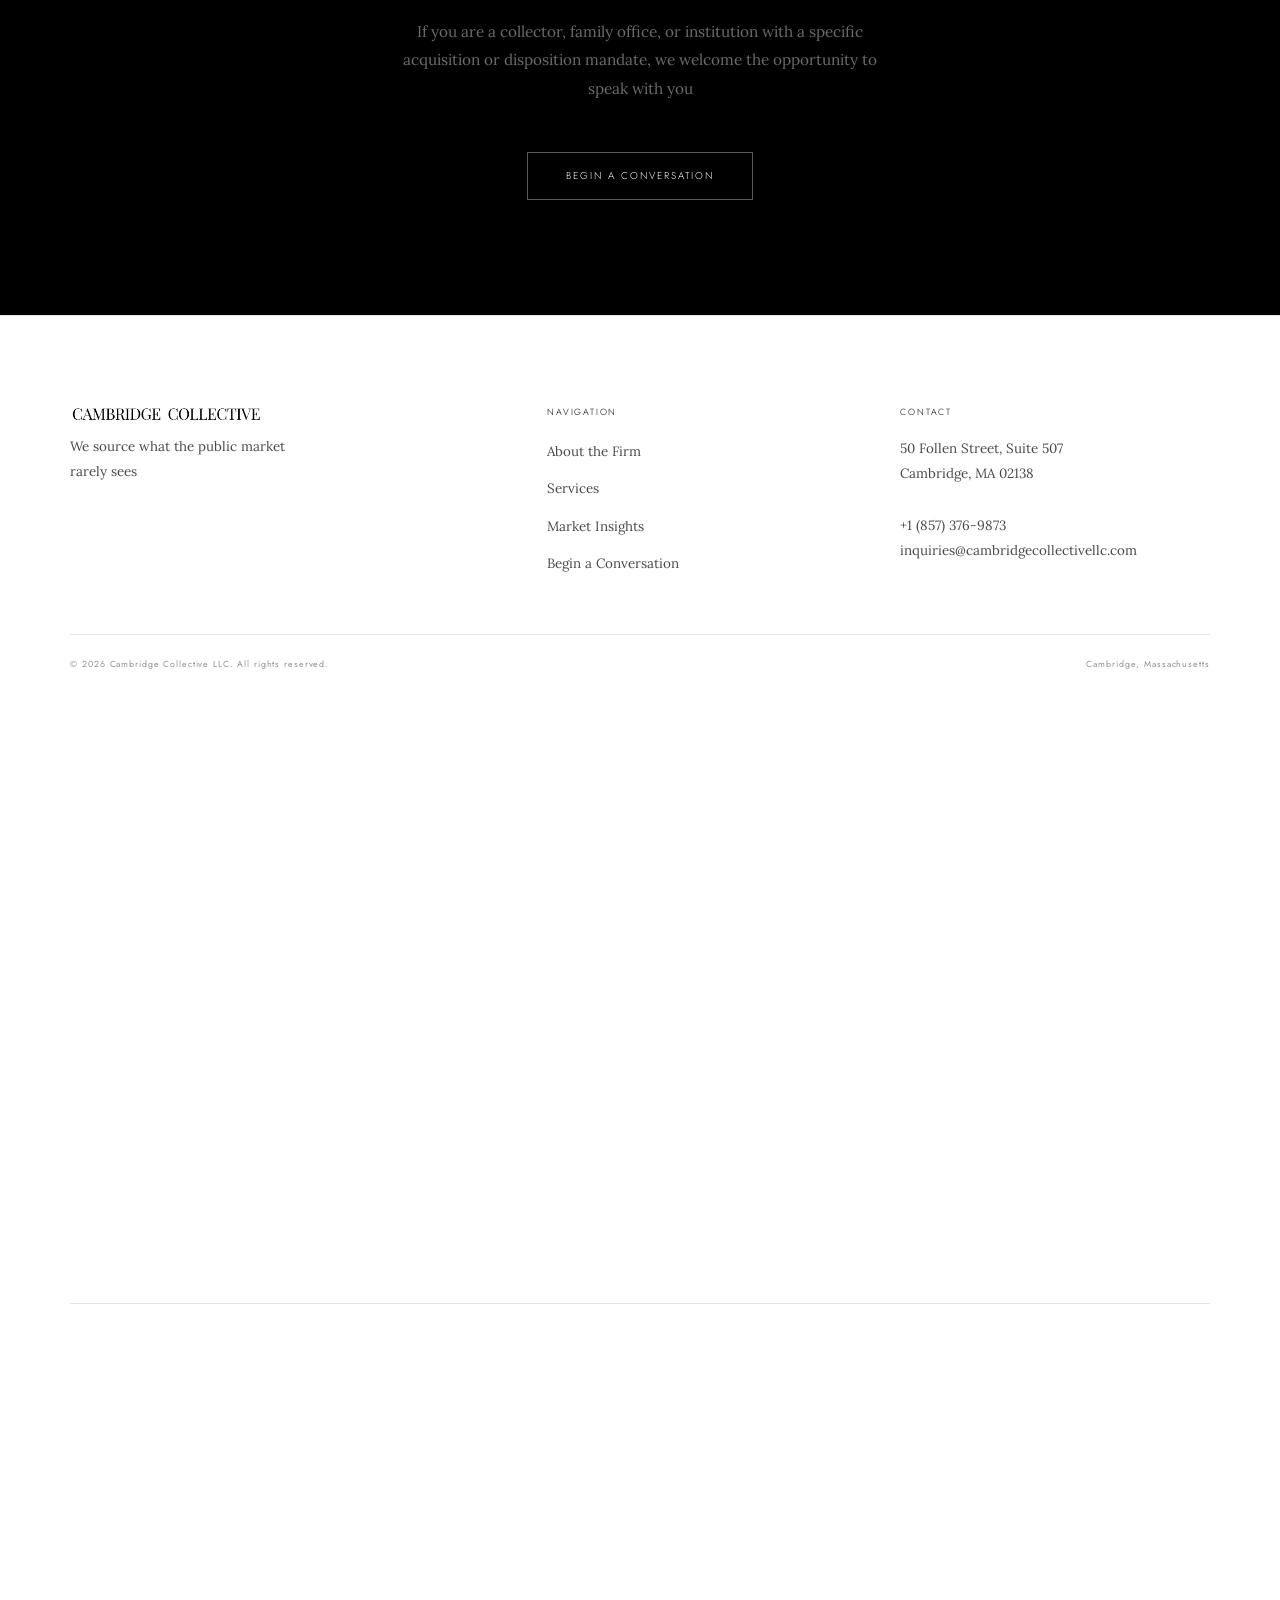
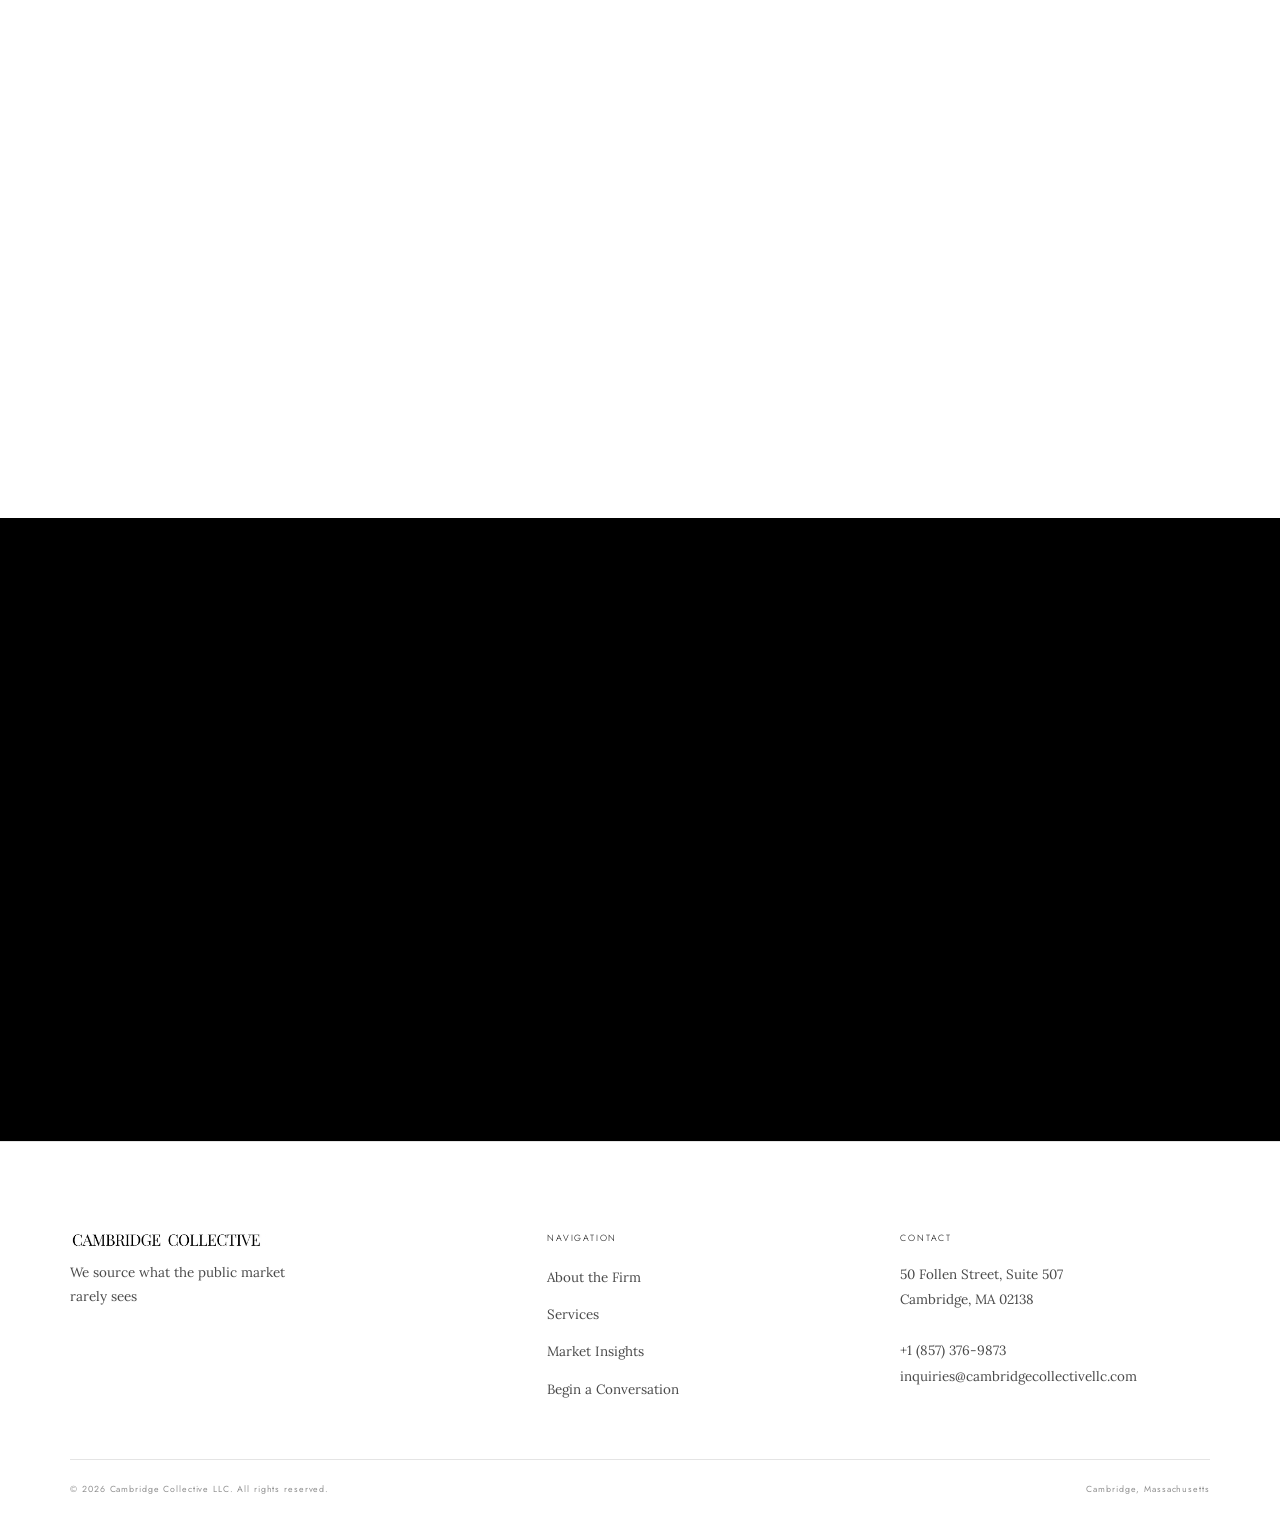
==== commit 2ed6ab23: "Add files via upload" ====
--- a/about.html
+++ b/about.html
@@ -1,6 +1,6 @@
 <!DOCTYPE html>
 <html lang="en">
-<head> 
+<head>
   <meta charset="UTF-8"/>
   <link rel="icon" type="image/png" href="images/favicon.png"/>
   <link rel="apple-touch-icon" href="images/favicon.png"/><meta name="viewport" content="width=device-width, initial-scale=1.0"/>
@@ -38,7 +38,7 @@
       "name": "About Cambridge Collective | Private Art Advisory | Harvard Innovation Labs",
       "isPartOf": {"@id": "https://www.cambridgecollectivellc.com/#website"},
       "about": {"@id": "https://www.cambridgecollectivellc.com/#organization"},
-      "description": "Cambridge Collective was founded at the Harvard Innovation Labs at Harvard Business School by Ram Solanki and Larry Whitlock."
+      "description": "Cambridge Collective was founded at the Harvard Innovation Labs at Harvard Business School by Ram Solanki and ."
     },
     {
       "@type": "BreadcrumbList",
@@ -58,26 +58,13 @@
       "description": "Founding Partner at Cambridge Collective. Collector with family background in 17th–18th century Old Masters; former patron of the Museum of Fine Arts, Boston; pursuing graduate study at Harvard.",
       "alumniOf": {"@type": "EducationalOrganization", "name": "Harvard University"},
       "affiliation": {"@id": "https://www.cambridgecollectivellc.com/#organization"}
-    },
-    {
-      "@type": "Person",
-      "@id": "https://www.cambridgecollectivellc.com/#larry-whitlock",
-      "name": "Larry Whitlock",
-      "jobTitle": "Founding Partner",
-      "worksFor": {"@id": "https://www.cambridgecollectivellc.com/#organization"},
-      "url": "https://www.cambridgecollectivellc.com/about.html",
-      "image": "https://www.cambridgecollectivellc.com/images/team-larry.png",
-      "description": "Founding Partner at Cambridge Collective. Business Director at Naval Sea Systems Command; collector focused on the Napoleonic era Old Masters market.",
-      "alumniOf": [
-        {"@type": "EducationalOrganization", "name": "Harvard University"},
-        {"@type": "EducationalOrganization", "name": "University of Maryland"},
-        {"@type": "EducationalOrganization", "name": "Johns Hopkins University"}
-      ],
-      "affiliation": {"@id": "https://www.cambridgecollectivellc.com/#organization"}
     }
   ]
 }
 </script>
+  <!-- Start of HubSpot Embed Code -->
+  <script type="text/javascript" id="hs-script-loader" async defer src="//js-na2.hs-scripts.com/245288613.js"></script>
+  <!-- End of HubSpot Embed Code -->
 </head>
 <body>
 <nav id="nav">
@@ -93,7 +80,7 @@
 
 <header class="page-hero fade-up">
   <p class="eyebrow" style="margin-bottom:28px;color:#000;">The Firm</p>
-  <h1 class="display">Founded at Harvard<br><em>Business School</em></h1>
+  <h1 class="display">Founded at Harvard</h1>
   <p class="lead-copy">Cambridge Collective is a private art advisory firm serving collectors, family offices, and institutions seeking access to works that do not appear on the public market</p>
 </header>
 
@@ -155,21 +142,8 @@
     </div>
   </div>
 
-  <!-- LARRY -->
-  <div class="fade-up" style="display:grid;grid-template-columns:280px 1fr;gap:clamp(40px,6vw,80px);align-items:start;margin-bottom:clamp(52px,7vw,88px);padding-bottom:clamp(52px,7vw,88px);border-bottom:1px solid var(--bdr);">
-    <div>
-      <div style="width:280px;height:340px;overflow:hidden;">
-        <img src="images/team-larry.png" alt="Larry Whitlock" style="width:100%;height:100%;object-fit:cover;object-position:center top;filter:grayscale(100%);" loading="lazy" width="662" height="759"/>
-      </div>
-      <span style="font-family:'Jost',sans-serif;font-size:.52rem;letter-spacing:.2em;text-transform:uppercase;color:#909090;display:block;margin-top:14px;">Founding Partner</span>
-      <span style="font-family:'Playfair Display',serif;font-size:1.05rem;font-weight:400;display:block;margin-top:4px;">Larry Whitlock</span>
-    </div>
-    <div>
-      <p class="body-copy" style="margin-bottom:16px;">Larry brings a depth of operational and transactional experience that is unusual in the art advisory world. At the Naval Sea Systems Command, he serves as Business Director, where he has spent nearly a decade structuring complex transactions and overseeing programmes of considerable scale and consequence. He knows how to manage complexity, protect principals, and evaluate large transactions.</p>
-      <p class="body-copy" style="margin-bottom:16px;">As a collector, his focus is the Napoleonic era: a period he considers among the most undervalued in the Old Masters market, defined by its documentary precision, its material culture, and a historical drama that still resonates. His holdings in Napoleonic works reflect a collecting thesis built on conviction rather than consensus.</p>
-      <p class="body-copy">Larry holds a Master of Liberal Arts in Industrial Organizational Psychology from Harvard University, an MBA from the University of Maryland, and a Master of Science in Systems Engineering from Johns Hopkins. At Cambridge Collective, he brings the same structured, long-term approach to client engagements that has defined his professional career.</p>
-    </div>
-  </div>
+  
+  
 
   
 
@@ -211,3 +185,87 @@
 </script>
 </body>
 </html>
+
+  <div class="principle-list" style="margin-top:var(--pad);">
+    <p class="eyebrow fade-up" style="margin-bottom:40px;color:#000;">How We Work</p>
+    <div class="principle fade-up">
+      <span class="principle-num">I</span>
+      <div><h3>Discretion above all</h3><p class="body-copy">Every engagement is handled with complete privacy. We do not disclose client identities, transaction details, or pricing to any third party.</p></div>
+    </div>
+    <div class="principle fade-up">
+      <span class="principle-num">II</span>
+      <div><h3>Access, not inventory</h3><p class="body-copy">We are not a gallery. When a collector works with Cambridge Collective, we go into the market and find the work they are looking for.</p></div>
+    </div>
+    <div class="principle fade-up">
+      <span class="principle-num">III</span>
+      <div><h3>Rigorous due diligence</h3><p class="body-copy">Every work we represent is subject to provenance review, catalogue raisonne check, and condition report review before we present it to a client.</p></div>
+    </div>
+    <div class="principle fade-up">
+      <span class="principle-num">IV</span>
+      <div><h3>Long-term counsel</h3><p class="body-copy">We are not transactional advisors. Collection strategy, estate planning, conservation, and long-term value preservation are part of every engagement.</p></div>
+    </div>
+  </div>
+</section>
+<section style="padding:0 var(--gutter) var(--pad);">
+  <div class="rule" style="margin:0 0 clamp(36px,4vw,56px);"></div>
+  <p class="eyebrow fade-up" style="margin-bottom:52px;color:#000;">The Team</p>
+
+  <!-- RAM -->
+  <div class="fade-up" style="display:grid;grid-template-columns:280px 1fr;gap:clamp(40px,6vw,80px);align-items:start;margin-bottom:clamp(52px,7vw,88px);padding-bottom:clamp(52px,7vw,88px);border-bottom:1px solid var(--bdr);">
+    <div>
+      <div style="width:280px;height:340px;overflow:hidden;">
+        <img src="images/team-ram.jpg" alt="Ram Solanki" style="width:100%;height:100%;object-fit:cover;object-position:center center;filter:grayscale(100%);" loading="lazy" width="958" height="917"/>
+      </div>
+      <span style="font-family:'Jost',sans-serif;font-size:.52rem;letter-spacing:.2em;text-transform:uppercase;color:#909090;display:block;margin-top:14px;">Founding Partner</span>
+      <span style="font-family:'Playfair Display',serif;font-size:1.05rem;font-weight:400;display:block;margin-top:4px;">Ram Solanki</span>
+    </div>
+    <div>
+      <p class="body-copy" style="margin-bottom:16px;">Ram approaches art as both a collector and an advisor, shaped by a lifelong exposure through his family's rich history of collecting. Raised around works spanning 17th and 18th century Old Masters, he has in recent years built his own holdings in contemporary art, including works by Banksy, Yoshitomo Nara, and Lincoln Townley, reflecting a collecting sensibility that moves comfortably across periods and movements.</p>
+      <p class="body-copy" style="margin-bottom:16px;">As a former patron of the Museum of Fine Arts, Boston, and through extensive time spent studying major collections across Europe and Asia in person, Ram has developed a clear point of view on what drives lasting value, beyond trends or short-term hype. He has helped close associates build and exhibit works of significance, and his judgment on entry points and long-term holding value is informed by real exposure rather than theory.</p>
+      <p class="body-copy">Ram is also currently pursuing the Education Leadership, Organizations and Entrepreneurship Master's degree at Harvard, where he has been an active member of the Arts Society at Harvard Business School. He is also an active duty member in the United States Army.</p>
+    </div>
+  </div>
+
+  
+  
+
+  
+
+  <style>
+    @media(max-width:680px){
+      .fade-up[style*="grid-template-columns:280px"]{
+        grid-template-columns:1fr !important;
+      }
+      .fade-up[style*="grid-template-columns:280px"] > div:first-child > div[style*="width:280px"]{
+        width:100% !important;
+        height:280px !important;
+      }
+    }
+  </style>
+
+</section>
+
+<section class="statement">
+  <p class="eyebrow fade-up" style="justify-content:center;color:rgba(255,255,255,.88);margin-bottom:32px;"><span style="display:inline-block;width:24px;height:1px;background:rgba(255,255,255,.4);margin-right:14px;vertical-align:middle;"></span>Work With Us</p>
+  <h2 class="fade-up">We are open to a<br><em>conversation</em></h2>
+  <p class="body-copy fade-up" style="color:rgba(255,255,255,.42);max-width:480px;margin:0 auto 48px;">If you are a collector, family office, or institution with a specific acquisition or disposition mandate, we welcome the opportunity to speak with you</p>
+  <a href="contact.html" class="btn btn-outline fade-up">Begin a Conversation</a>
+</section>
+
+<footer>
+  <div class="footer-grid">
+    <div class="footer-brand"><img src="images/logo.png" alt="Cambridge Collective" style="height:22px;width:auto;display:block;margin-bottom:8px;"/><p class="footer-tagline">We source what the public market rarely sees</p></div>
+    <div class="footer-col"><h5>Navigation</h5><ul><li><a href="about.html">About the Firm</a></li><li><a href="services.html">Services</a></li><li><a href="insights.html">Market Insights</a></li><li><a href="contact.html">Begin a Conversation</a></li></ul></div>
+    <div class="footer-col"><h5>Contact</h5><address>50 Follen Street, Suite 507<br>Cambridge, MA 02138<br><br><a href="tel:+18573769873">+1 (857) 376-9873</a><br><a href="mailto:inquiries@cambridgecollectivellc.com">inquiries@cambridgecollectivellc.com</a></address></div>
+  </div>
+  <div class="footer-bottom"><span>&copy; 2026 Cambridge Collective LLC. All rights reserved.</span><span>Cambridge, Massachusetts</span></div>
+</footer>
+<script>
+const nav=document.getElementById('nav');
+window.addEventListener('scroll',()=>nav.classList.toggle('scrolled',scrollY>20));
+document.querySelector('.menu-btn').addEventListener('click',()=>document.querySelector('.nav-links').classList.toggle('open'));
+const io=new IntersectionObserver(e=>{e.forEach(x=>{if(x.isIntersecting)x.target.classList.add('visible')})},{threshold:0.07});
+document.querySelectorAll('.fade-up').forEach(el=>io.observe(el));
+</script>
+</body>
+</html>
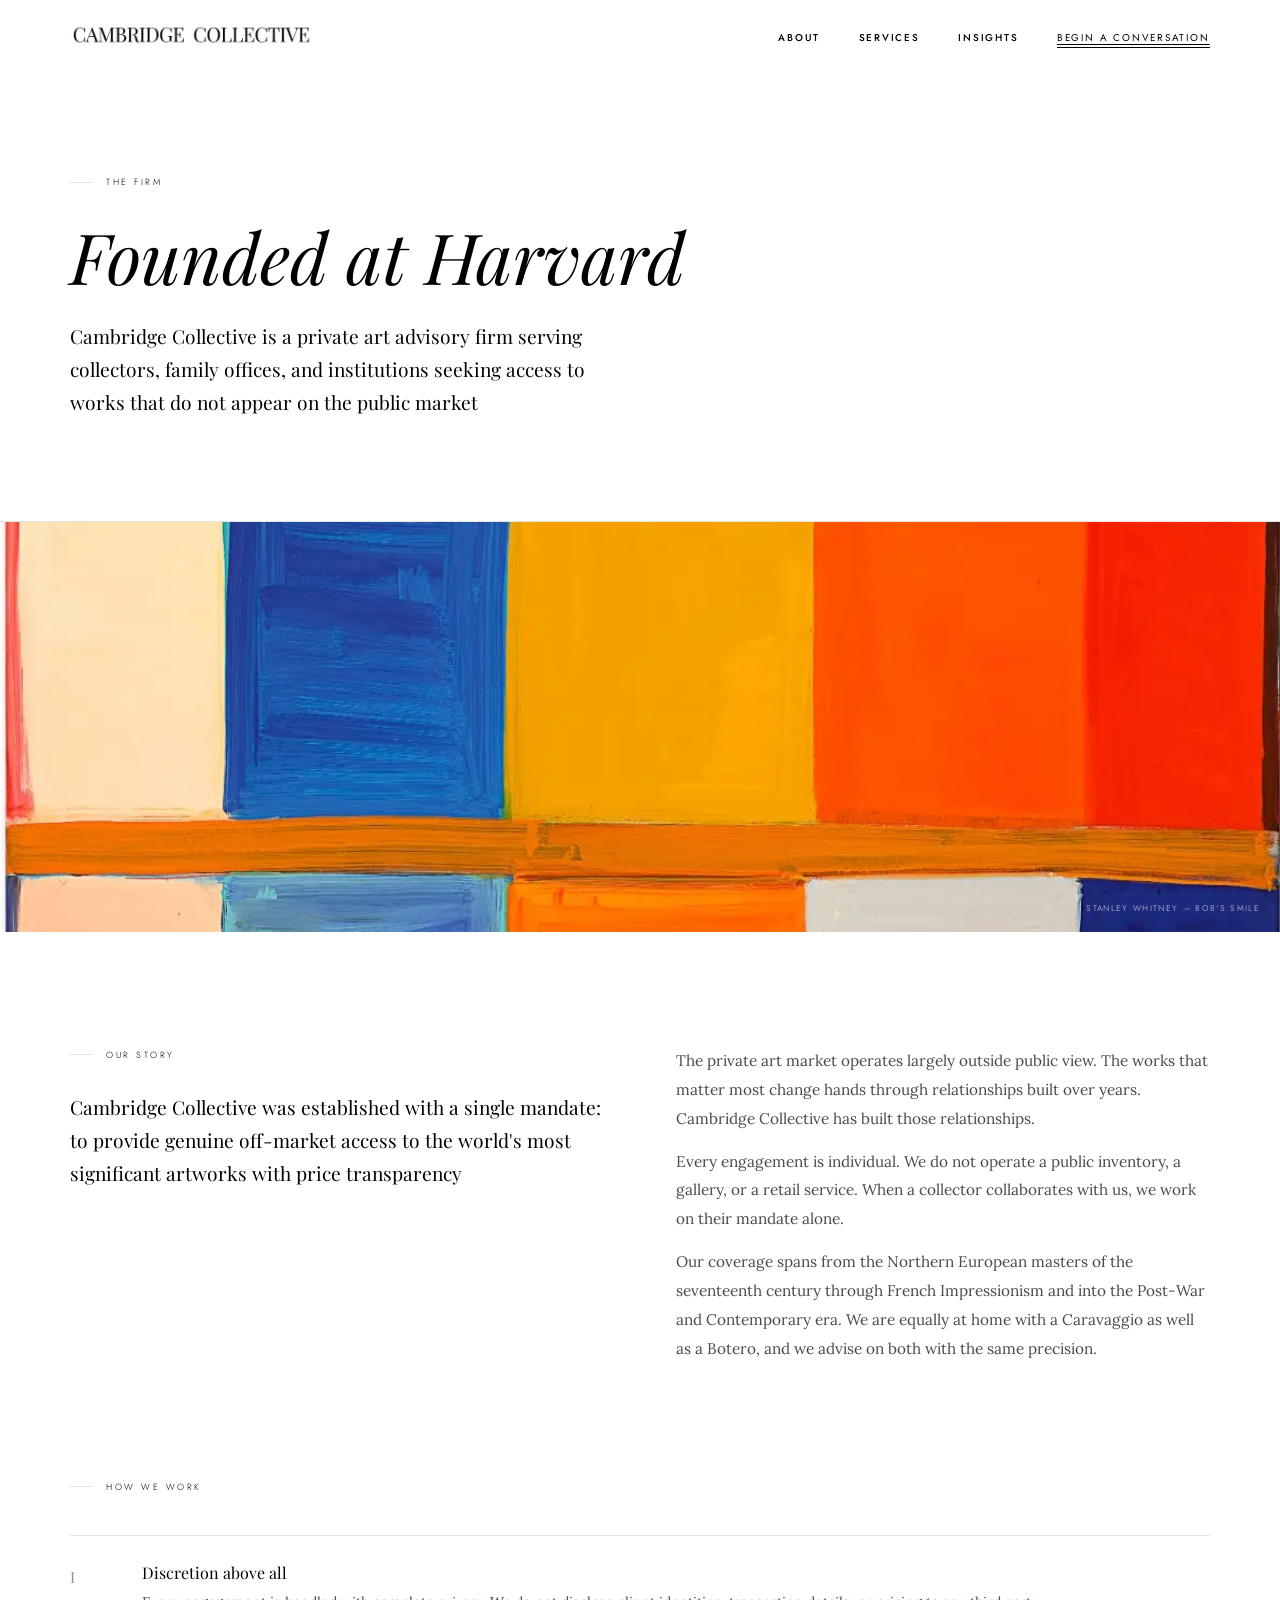
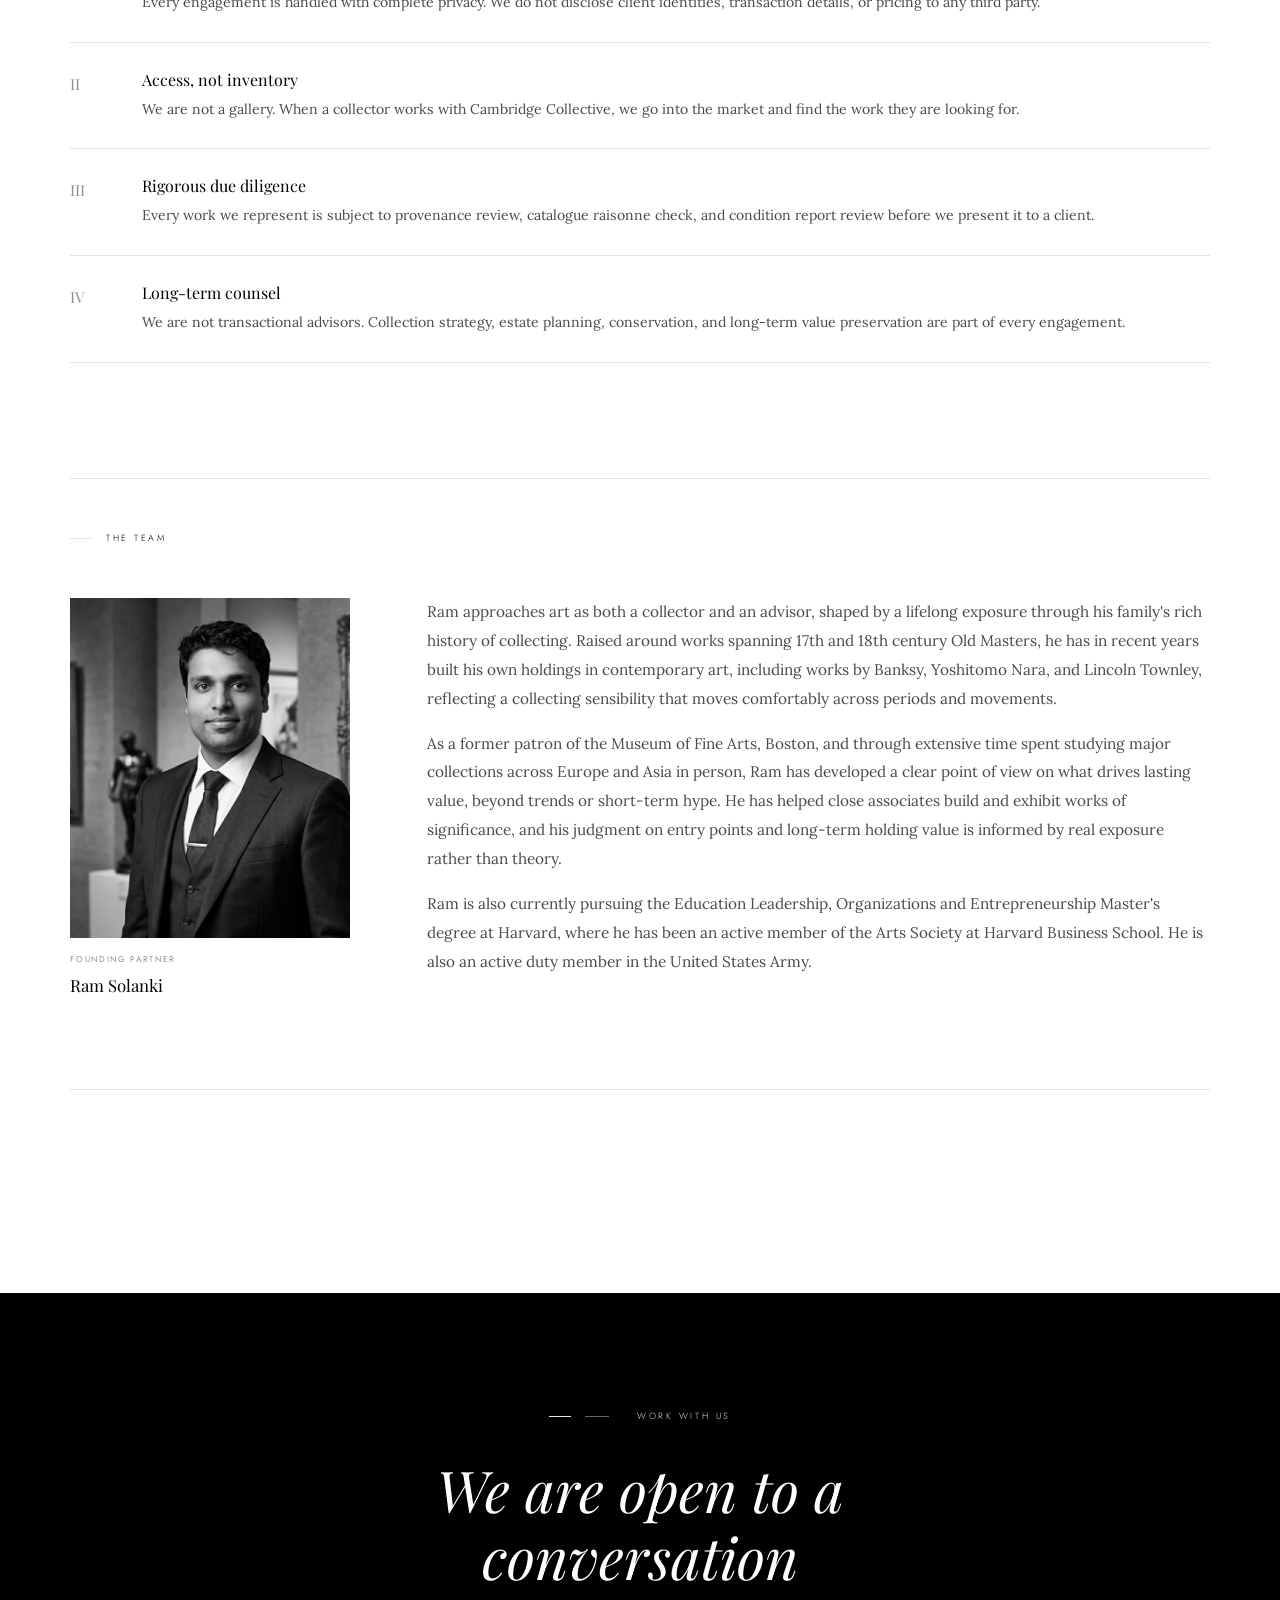
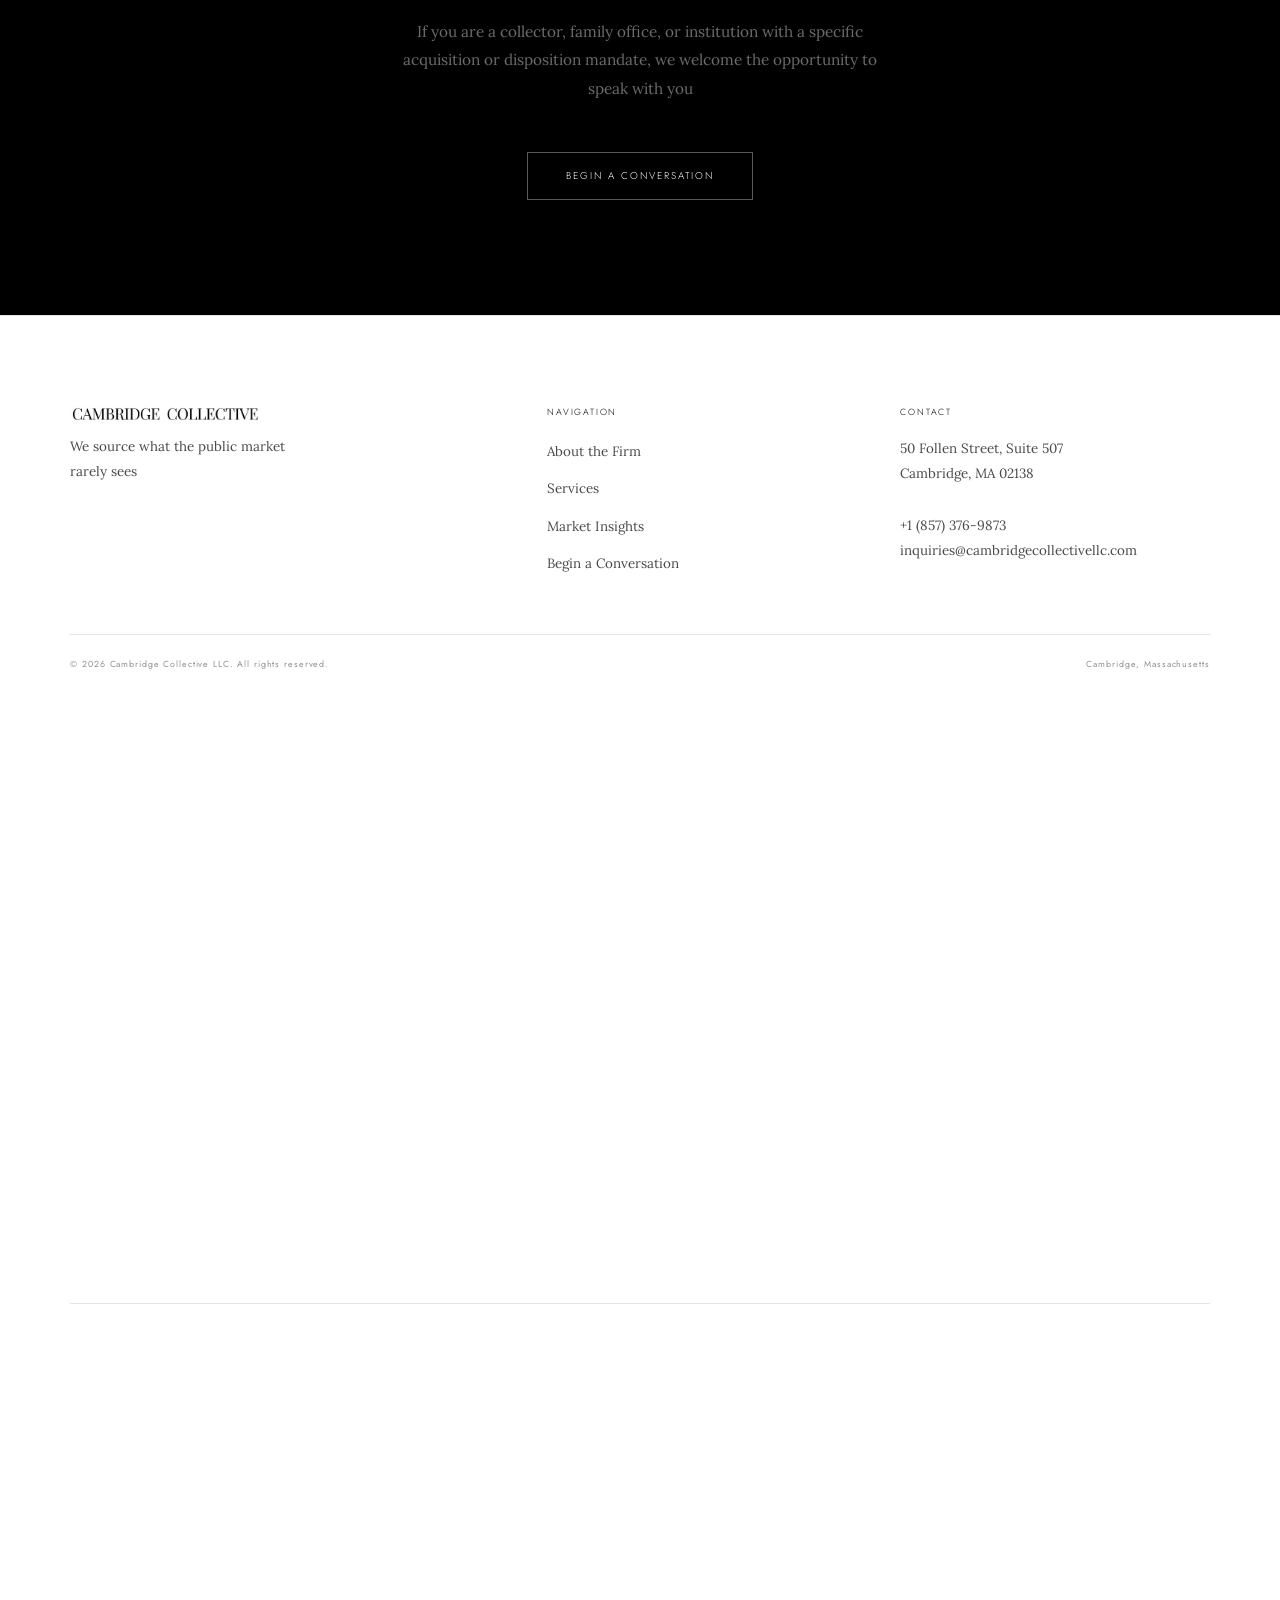
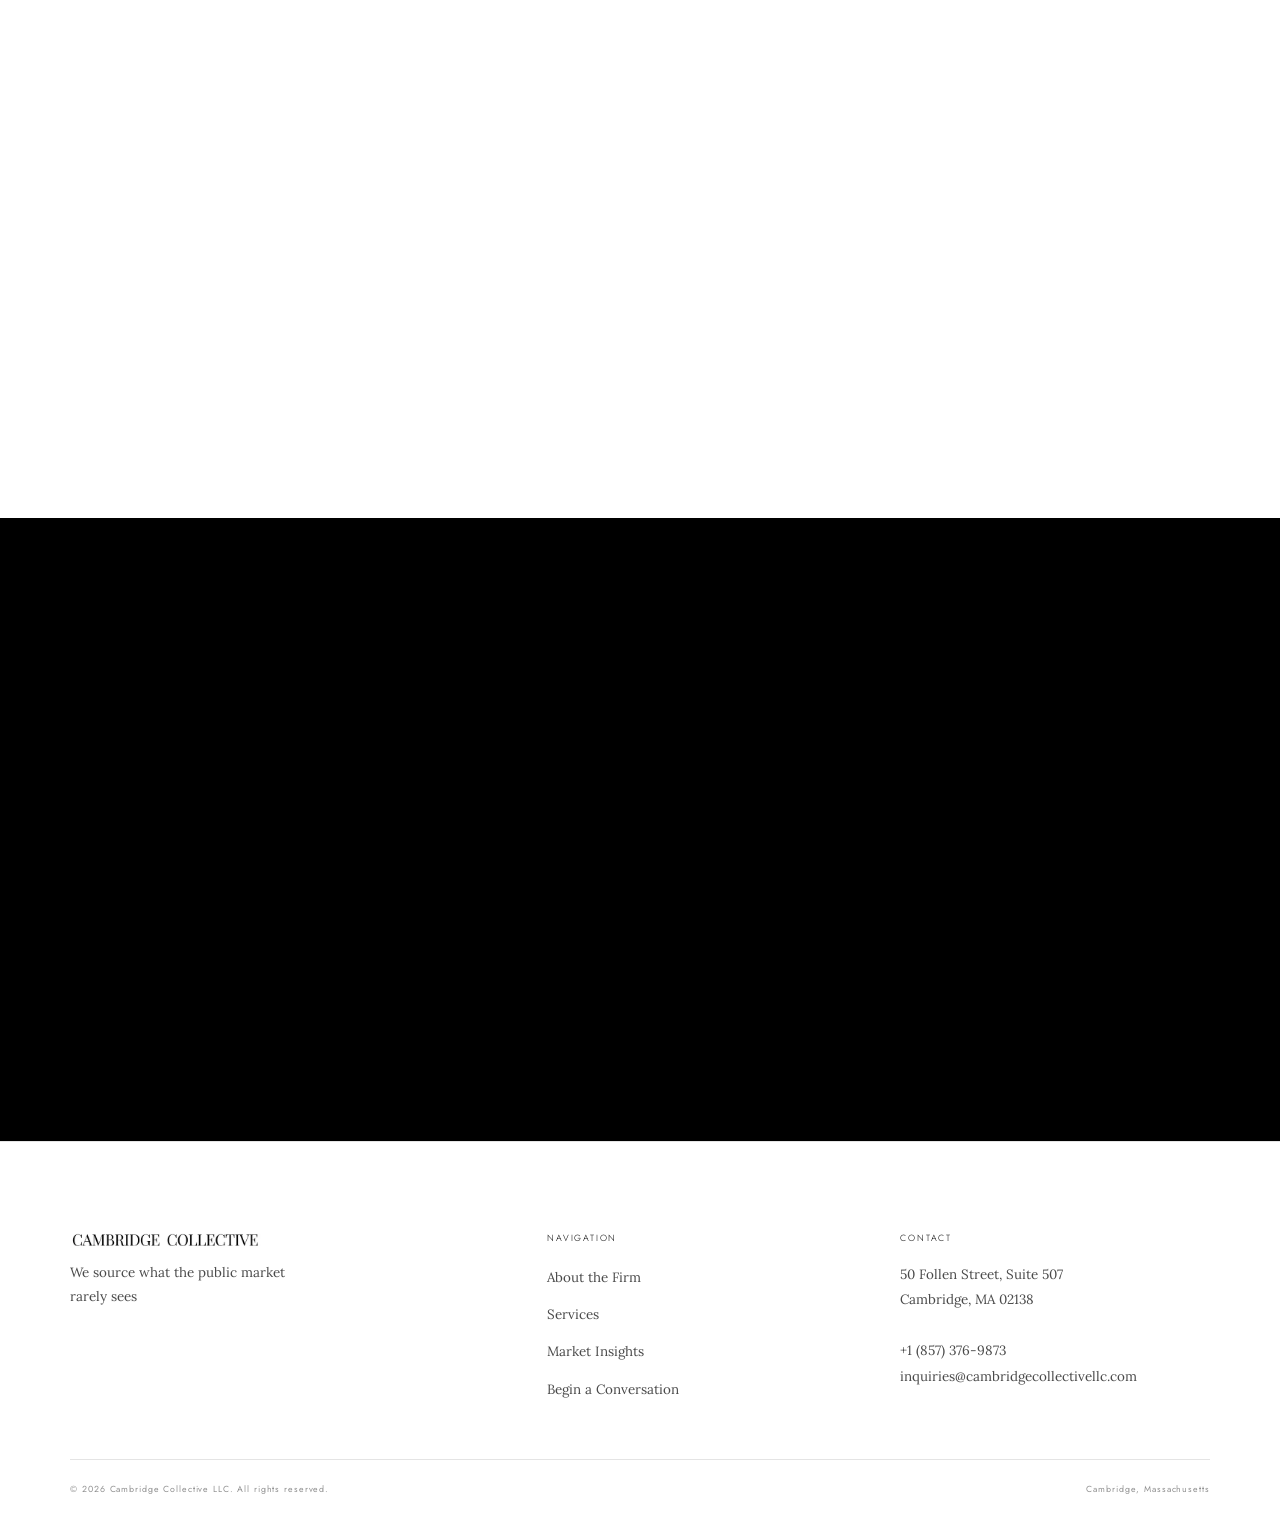
==== commit 35ca4195: "Add files via upload" ====
--- a/about.html
+++ b/about.html
@@ -9,6 +9,8 @@
   <link rel="canonical" href="https://www.cambridgecollectivellc.com/about.html"/>
   <link rel="preconnect" href="https://fonts.googleapis.com"/>
   <link rel="preconnect" href="https://fonts.gstatic.com" crossorigin/>
+  <link rel="stylesheet" href="https://fonts.googleapis.com/css2?family=Playfair+Display:ital,wght@0,400;0,500;1,400;1,500&family=Lora:ital,wght@0,400;0,500;1,400&family=Jost:wght@200;300;400&display=swap"/>
+  <link rel="preload" as="image" href="images/stanley-whitney.webp" fetchpriority="high"/>
   <link rel="stylesheet" href="styles.css"/>
 <!-- Google Analytics -->
 <script async src="https://www.googletagmanager.com/gtag/js?id=G-GPB1CGBKZX"></script>
@@ -68,7 +70,7 @@
 </head>
 <body>
 <nav id="nav">
-  <a href="index.html" class="nav-brand"><img src="images/logo.png" alt="Cambridge Collective" style="height:28px;width:auto;display:block;"/></a>
+  <a href="index.html" class="nav-brand"><img width="520" height="59" src="images/logo.webp" alt="Cambridge Collective" style="height:28px;width:auto;display:block;" decoding="async"/></a>
   <button class="menu-btn" aria-label="Menu"><span></span><span></span></button>
   <ul class="nav-links">
     <li><a href="about.html" style="color:var(--blk);">About</a></li>
@@ -85,7 +87,7 @@
 </header>
 
 <figure class="img-band fade-up">
-  <img src="images/stanley-whitney.png" alt="Stanley Whitney, Bob's Smile" loading="lazy" width="1190" height="1180"/>
+  <img src="images/stanley-whitney.webp" alt="Stanley Whitney, Bob's Smile" loading="lazy" width="1190" height="1180" decoding="async"/>
   <figcaption>Stanley Whitney — Bob's Smile</figcaption>
 </figure>
 
@@ -130,7 +132,7 @@
   <div class="fade-up" style="display:grid;grid-template-columns:280px 1fr;gap:clamp(40px,6vw,80px);align-items:start;margin-bottom:clamp(52px,7vw,88px);padding-bottom:clamp(52px,7vw,88px);border-bottom:1px solid var(--bdr);">
     <div>
       <div style="width:280px;height:340px;overflow:hidden;">
-        <img src="images/team-ram.jpg" alt="Ram Solanki" style="width:100%;height:100%;object-fit:cover;object-position:center center;filter:grayscale(100%);" loading="lazy" width="958" height="917"/>
+        <img src="images/team-ram.webp" alt="Ram Solanki" style="width:100%;height:100%;object-fit:cover;object-position:center center;filter:grayscale(100%);" loading="lazy" width="800" height="766" decoding="async"/>
       </div>
       <span style="font-family:'Jost',sans-serif;font-size:.52rem;letter-spacing:.2em;text-transform:uppercase;color:#909090;display:block;margin-top:14px;">Founding Partner</span>
       <span style="font-family:'Playfair Display',serif;font-size:1.05rem;font-weight:400;display:block;margin-top:4px;">Ram Solanki</span>
@@ -170,7 +172,7 @@
 
 <footer>
   <div class="footer-grid">
-    <div class="footer-brand"><img src="images/logo.png" alt="Cambridge Collective" style="height:22px;width:auto;display:block;margin-bottom:8px;"/><p class="footer-tagline">We source what the public market rarely sees</p></div>
+    <div class="footer-brand"><img width="520" height="59" src="images/logo.webp" alt="Cambridge Collective" style="height:22px;width:auto;display:block;margin-bottom:8px;" decoding="async"/><p class="footer-tagline">We source what the public market rarely sees</p></div>
     <div class="footer-col"><h5>Navigation</h5><ul><li><a href="about.html">About the Firm</a></li><li><a href="services.html">Services</a></li><li><a href="insights.html">Market Insights</a></li><li><a href="contact.html">Begin a Conversation</a></li></ul></div>
     <div class="footer-col"><h5>Contact</h5><address>50 Follen Street, Suite 507<br>Cambridge, MA 02138<br><br><a href="tel:+18573769873">+1 (857) 376-9873</a><br><a href="mailto:inquiries@cambridgecollectivellc.com">inquiries@cambridgecollectivellc.com</a></address></div>
   </div>
@@ -214,7 +216,7 @@
   <div class="fade-up" style="display:grid;grid-template-columns:280px 1fr;gap:clamp(40px,6vw,80px);align-items:start;margin-bottom:clamp(52px,7vw,88px);padding-bottom:clamp(52px,7vw,88px);border-bottom:1px solid var(--bdr);">
     <div>
       <div style="width:280px;height:340px;overflow:hidden;">
-        <img src="images/team-ram.jpg" alt="Ram Solanki" style="width:100%;height:100%;object-fit:cover;object-position:center center;filter:grayscale(100%);" loading="lazy" width="958" height="917"/>
+        <img src="images/team-ram.webp" alt="Ram Solanki" style="width:100%;height:100%;object-fit:cover;object-position:center center;filter:grayscale(100%);" loading="lazy" width="800" height="766" decoding="async"/>
       </div>
       <span style="font-family:'Jost',sans-serif;font-size:.52rem;letter-spacing:.2em;text-transform:uppercase;color:#909090;display:block;margin-top:14px;">Founding Partner</span>
       <span style="font-family:'Playfair Display',serif;font-size:1.05rem;font-weight:400;display:block;margin-top:4px;">Ram Solanki</span>
@@ -254,7 +256,7 @@
 
 <footer>
   <div class="footer-grid">
-    <div class="footer-brand"><img src="images/logo.png" alt="Cambridge Collective" style="height:22px;width:auto;display:block;margin-bottom:8px;"/><p class="footer-tagline">We source what the public market rarely sees</p></div>
+    <div class="footer-brand"><img width="520" height="59" src="images/logo.webp" alt="Cambridge Collective" style="height:22px;width:auto;display:block;margin-bottom:8px;" decoding="async"/><p class="footer-tagline">We source what the public market rarely sees</p></div>
     <div class="footer-col"><h5>Navigation</h5><ul><li><a href="about.html">About the Firm</a></li><li><a href="services.html">Services</a></li><li><a href="insights.html">Market Insights</a></li><li><a href="contact.html">Begin a Conversation</a></li></ul></div>
     <div class="footer-col"><h5>Contact</h5><address>50 Follen Street, Suite 507<br>Cambridge, MA 02138<br><br><a href="tel:+18573769873">+1 (857) 376-9873</a><br><a href="mailto:inquiries@cambridgecollectivellc.com">inquiries@cambridgecollectivellc.com</a></address></div>
   </div>
--- a/styles.css
+++ b/styles.css
@@ -1,5 +1,3 @@
-@import url('https://fonts.googleapis.com/css2?family=Playfair+Display:ital,wght@0,400;0,500;1,400;1,500&family=Lora:ital,wght@0,400;0,500;1,400&family=Jost:wght@200;300;400&display=swap');
-
 :root {
   --w: #FFFFFF;
   --blk: #000000;
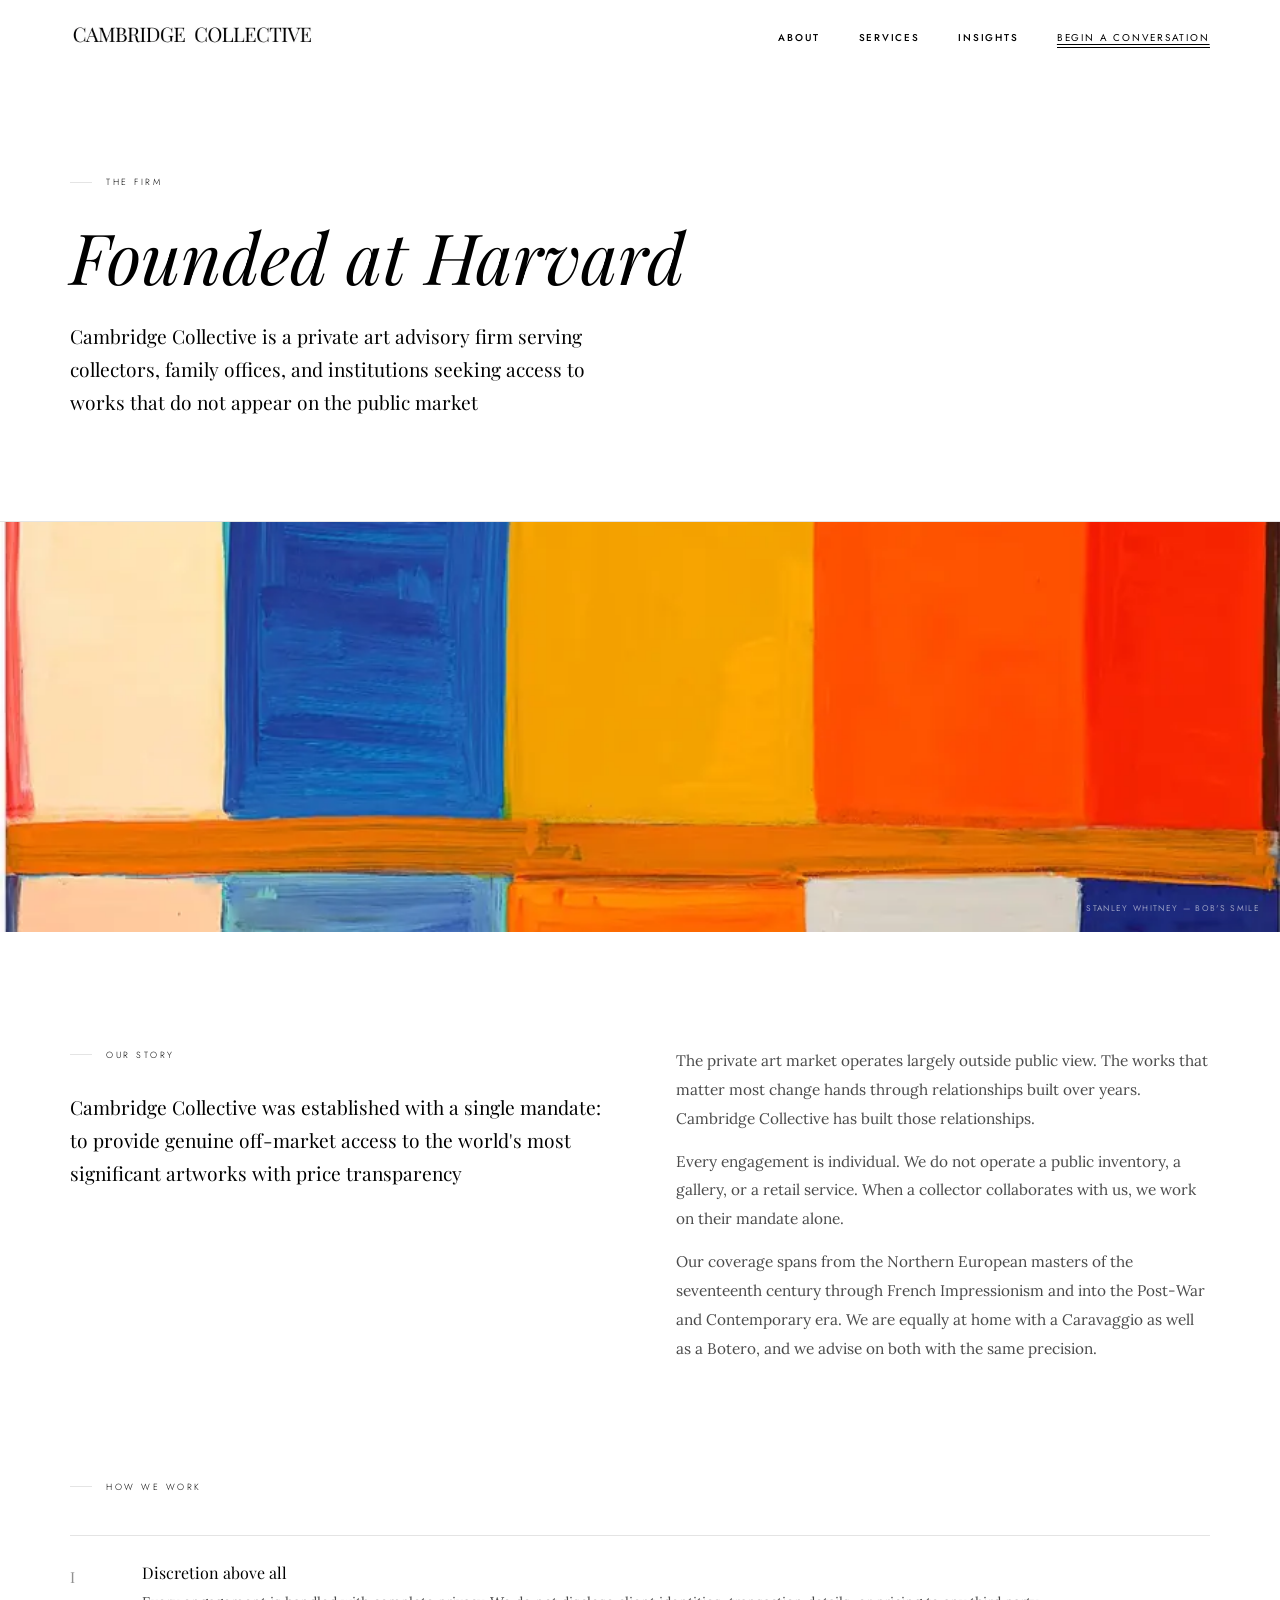
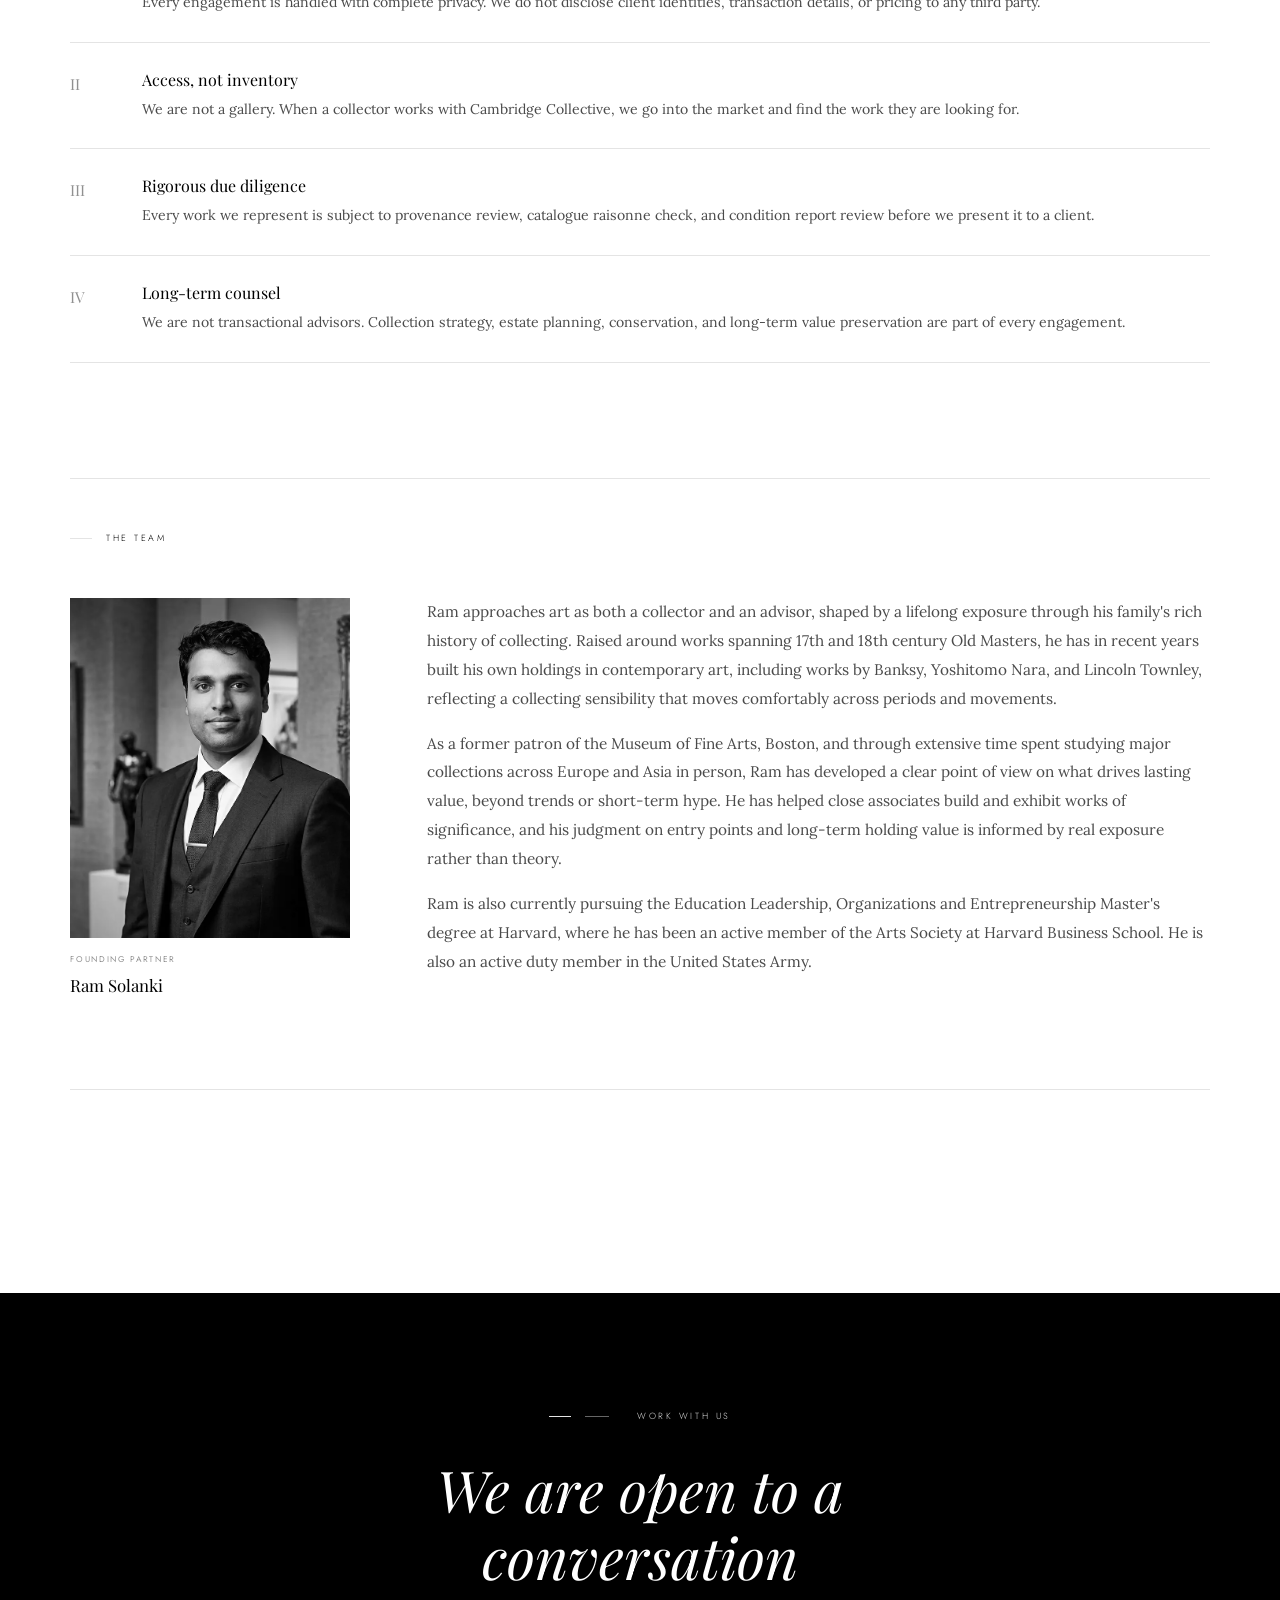
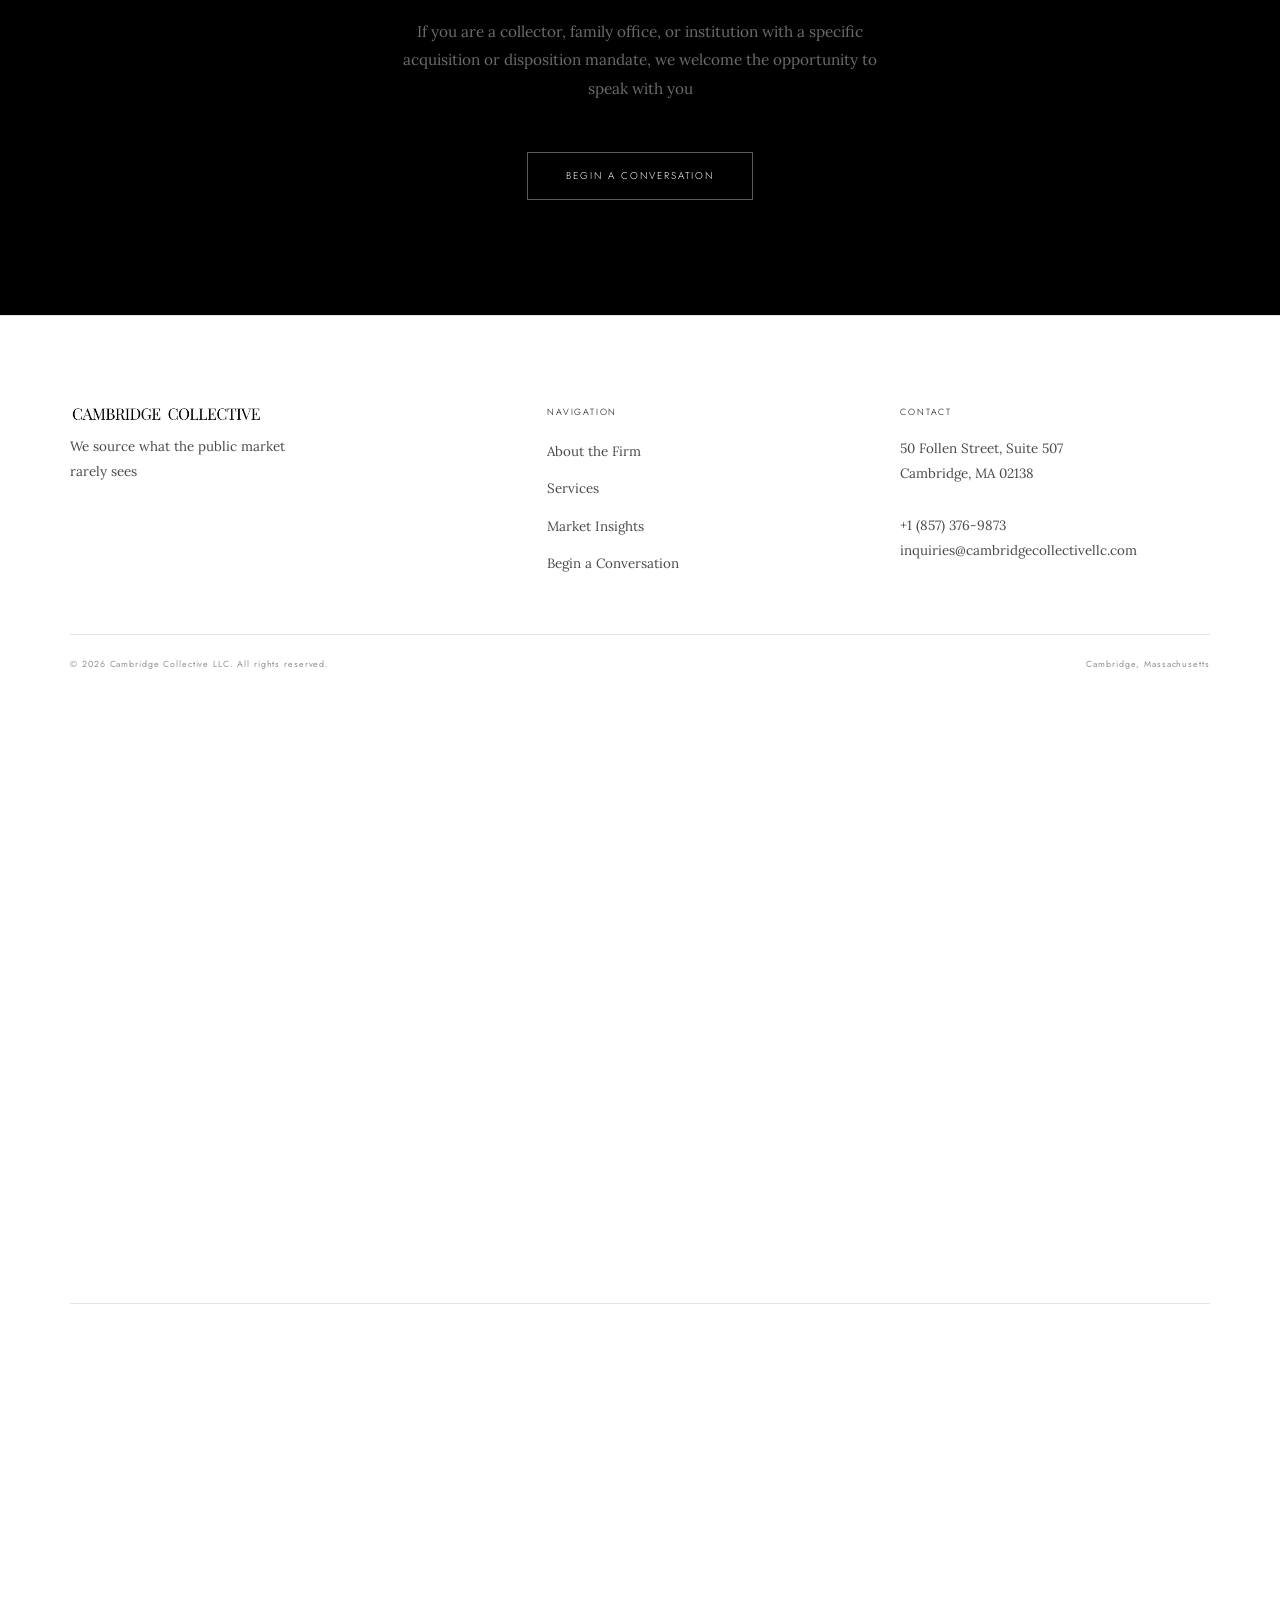
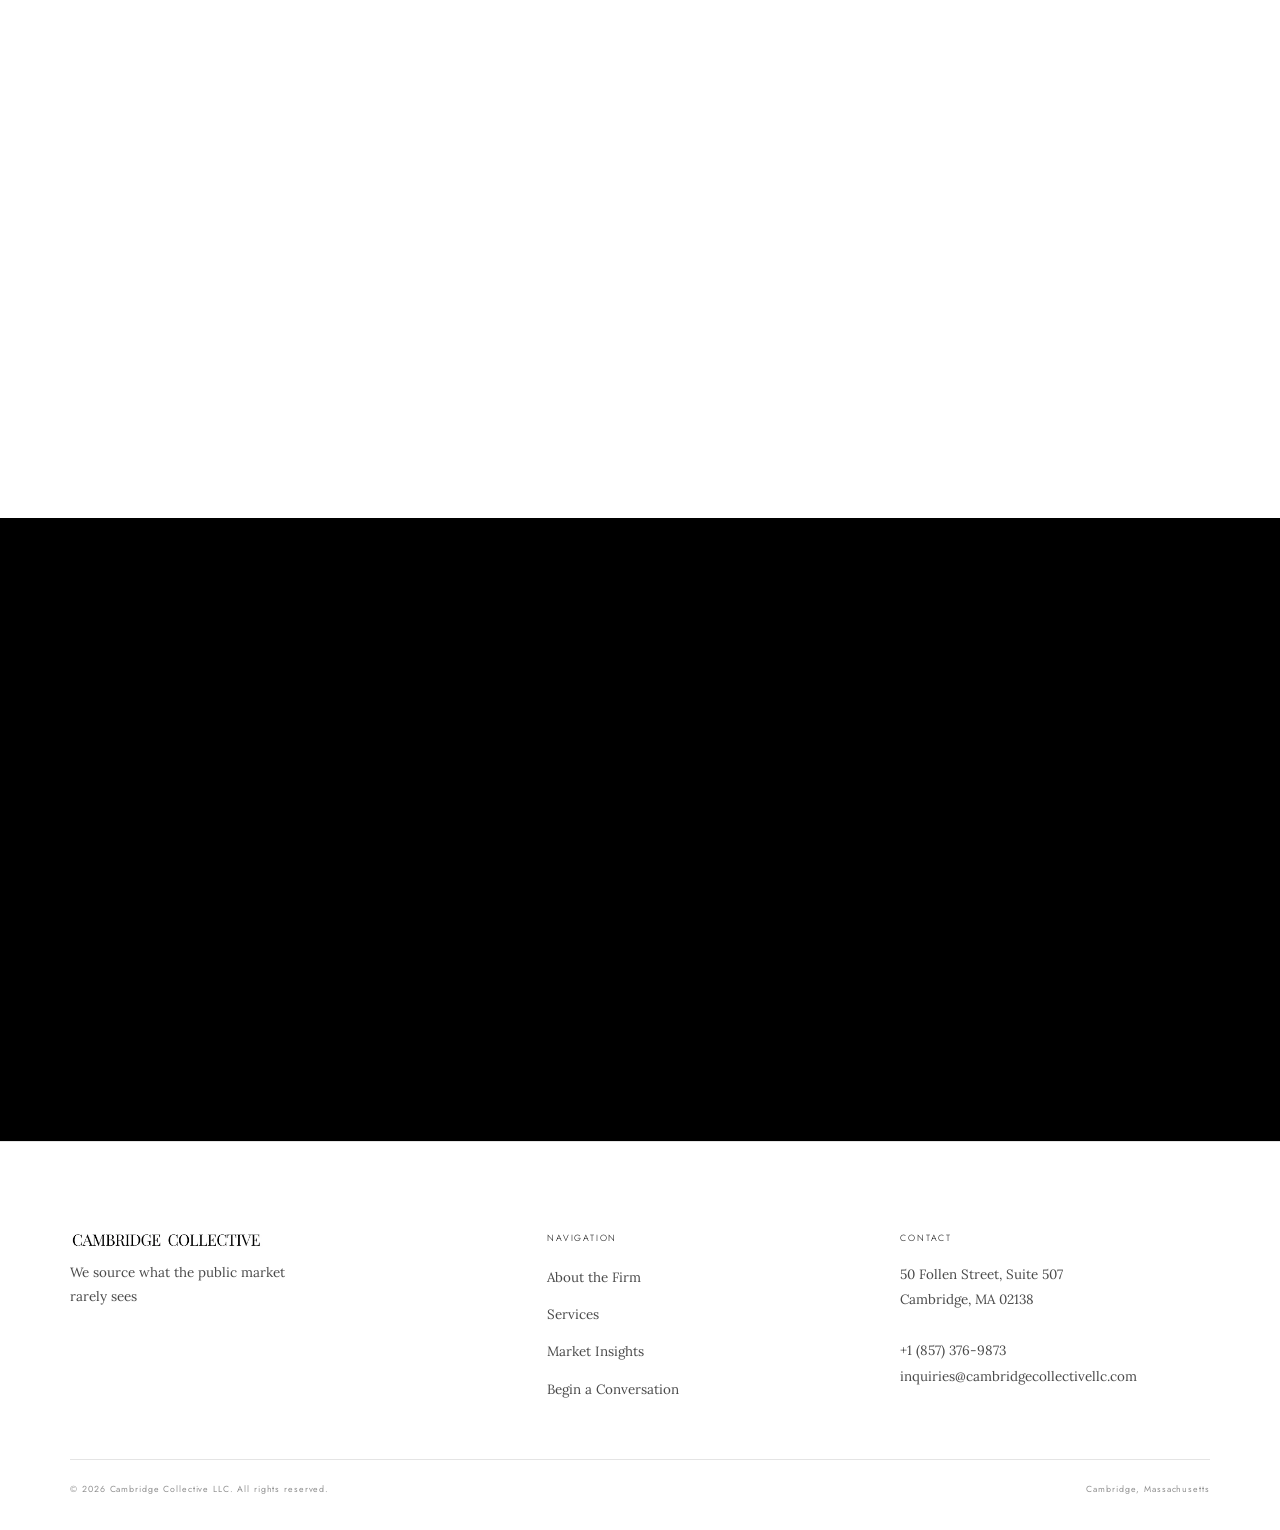
==== commit 74fa4b9d: "Add files via upload" ====
--- a/about.html
+++ b/about.html
@@ -10,16 +10,8 @@
   <link rel="preconnect" href="https://fonts.googleapis.com"/>
   <link rel="preconnect" href="https://fonts.gstatic.com" crossorigin/>
   <link rel="stylesheet" href="https://fonts.googleapis.com/css2?family=Playfair+Display:ital,wght@0,400;0,500;1,400;1,500&family=Lora:ital,wght@0,400;0,500;1,400&family=Jost:wght@200;300;400&display=swap"/>
-  <link rel="preload" as="image" href="images/stanley-whitney.webp" fetchpriority="high"/>
+  <link rel="preload" as="image" href="images/stanley-whitney-900.webp" imagesrcset="images/stanley-whitney-480.webp 480w, images/stanley-whitney-900.webp 900w" imagesizes="100vw" fetchpriority="high"/>
   <link rel="stylesheet" href="styles.css"/>
-<!-- Google Analytics -->
-<script async src="https://www.googletagmanager.com/gtag/js?id=G-GPB1CGBKZX"></script>
-<script>
-  window.dataLayer = window.dataLayer || [];
-  function gtag(){dataLayer.push(arguments);}
-  gtag('js', new Date());
-  gtag('config', 'G-GPB1CGBKZX');
-</script>
   <meta name="keywords" content="Cambridge Collective, private art advisory, Harvard art advisor, blue chip art advisor, art collection management, off-market art acquisitions"/>
   <meta property="og:title" content="About Cambridge Collective | Private Art Advisory | Harvard Innovation Labs"/>
   <meta property="og:description" content="Cambridge Collective was founded at the Harvard Innovation Labs at Harvard Business School. We advise serious collectors on acquiring Picasso, Bacon, Monet, and other blue-chip works through private channels."/>
@@ -64,13 +56,10 @@
   ]
 }
 </script>
-  <!-- Start of HubSpot Embed Code -->
-  <script type="text/javascript" id="hs-script-loader" async defer src="//js-na2.hs-scripts.com/245288613.js"></script>
-  <!-- End of HubSpot Embed Code -->
 </head>
 <body>
 <nav id="nav">
-  <a href="index.html" class="nav-brand"><img width="520" height="59" src="images/logo.webp" alt="Cambridge Collective" style="height:28px;width:auto;display:block;" decoding="async"/></a>
+  <a href="/" class="nav-brand"><img src="images/logo.webp" alt="Cambridge Collective" style="height:28px;width:auto;display:block;" decoding="async"/></a>
   <button class="menu-btn" aria-label="Menu"><span></span><span></span></button>
   <ul class="nav-links">
     <li><a href="about.html" style="color:var(--blk);">About</a></li>
@@ -87,7 +76,7 @@
 </header>
 
 <figure class="img-band fade-up">
-  <img src="images/stanley-whitney.webp" alt="Stanley Whitney, Bob's Smile" loading="lazy" width="1190" height="1180" decoding="async"/>
+  <img srcset="images/stanley-whitney-480.webp 480w, images/stanley-whitney-900.webp 900w" sizes="100vw" src="images/stanley-whitney-900.webp" alt="Stanley Whitney, Bob's Smile" loading="lazy" width="900" height="892" decoding="async"/>
   <figcaption>Stanley Whitney — Bob's Smile</figcaption>
 </figure>
 
@@ -132,7 +121,7 @@
   <div class="fade-up" style="display:grid;grid-template-columns:280px 1fr;gap:clamp(40px,6vw,80px);align-items:start;margin-bottom:clamp(52px,7vw,88px);padding-bottom:clamp(52px,7vw,88px);border-bottom:1px solid var(--bdr);">
     <div>
       <div style="width:280px;height:340px;overflow:hidden;">
-        <img src="images/team-ram.webp" alt="Ram Solanki" style="width:100%;height:100%;object-fit:cover;object-position:center center;filter:grayscale(100%);" loading="lazy" width="800" height="766" decoding="async"/>
+        <img srcset="images/team-ram-480.webp 480w, images/team-ram-900.webp 900w" sizes="(max-width: 760px) 100vw, 50vw" src="images/team-ram-900.webp" alt="Ram Solanki" style="width:100%;height:100%;object-fit:cover;object-position:center center;filter:grayscale(100%);" loading="lazy" width="900" height="861" decoding="async"/>
       </div>
       <span style="font-family:'Jost',sans-serif;font-size:.52rem;letter-spacing:.2em;text-transform:uppercase;color:#909090;display:block;margin-top:14px;">Founding Partner</span>
       <span style="font-family:'Playfair Display',serif;font-size:1.05rem;font-weight:400;display:block;margin-top:4px;">Ram Solanki</span>
@@ -172,7 +161,7 @@
 
 <footer>
   <div class="footer-grid">
-    <div class="footer-brand"><img width="520" height="59" src="images/logo.webp" alt="Cambridge Collective" style="height:22px;width:auto;display:block;margin-bottom:8px;" decoding="async"/><p class="footer-tagline">We source what the public market rarely sees</p></div>
+    <div class="footer-brand"><img src="images/logo.webp" alt="Cambridge Collective" style="height:22px;width:auto;display:block;margin-bottom:8px;" decoding="async"/><p class="footer-tagline">We source what the public market rarely sees</p></div>
     <div class="footer-col"><h5>Navigation</h5><ul><li><a href="about.html">About the Firm</a></li><li><a href="services.html">Services</a></li><li><a href="insights.html">Market Insights</a></li><li><a href="contact.html">Begin a Conversation</a></li></ul></div>
     <div class="footer-col"><h5>Contact</h5><address>50 Follen Street, Suite 507<br>Cambridge, MA 02138<br><br><a href="tel:+18573769873">+1 (857) 376-9873</a><br><a href="mailto:inquiries@cambridgecollectivellc.com">inquiries@cambridgecollectivellc.com</a></address></div>
   </div>
@@ -185,6 +174,17 @@
 const io=new IntersectionObserver(e=>{e.forEach(x=>{if(x.isIntersecting)x.target.classList.add('visible')})},{threshold:0.07});
 document.querySelectorAll('.fade-up').forEach(el=>io.observe(el));
 </script>
+<!-- Google Analytics -->
+<script async src="https://www.googletagmanager.com/gtag/js?id=G-GPB1CGBKZX"></script>
+<script>
+  window.dataLayer = window.dataLayer || [];
+  function gtag(){dataLayer.push(arguments);}
+  gtag('js', new Date());
+  gtag('config', 'G-GPB1CGBKZX');
+</script>
+  <!-- Start of HubSpot Embed Code -->
+  <script type="text/javascript" id="hs-script-loader" async defer src="//js-na2.hs-scripts.com/245288613.js"></script>
+  <!-- End of HubSpot Embed Code -->
 </body>
 </html>
 
@@ -216,7 +216,7 @@
   <div class="fade-up" style="display:grid;grid-template-columns:280px 1fr;gap:clamp(40px,6vw,80px);align-items:start;margin-bottom:clamp(52px,7vw,88px);padding-bottom:clamp(52px,7vw,88px);border-bottom:1px solid var(--bdr);">
     <div>
       <div style="width:280px;height:340px;overflow:hidden;">
-        <img src="images/team-ram.webp" alt="Ram Solanki" style="width:100%;height:100%;object-fit:cover;object-position:center center;filter:grayscale(100%);" loading="lazy" width="800" height="766" decoding="async"/>
+        <img srcset="images/team-ram-480.webp 480w, images/team-ram-900.webp 900w" sizes="(max-width: 760px) 100vw, 50vw" src="images/team-ram-900.webp" alt="Ram Solanki" style="width:100%;height:100%;object-fit:cover;object-position:center center;filter:grayscale(100%);" loading="lazy" width="900" height="861" decoding="async"/>
       </div>
       <span style="font-family:'Jost',sans-serif;font-size:.52rem;letter-spacing:.2em;text-transform:uppercase;color:#909090;display:block;margin-top:14px;">Founding Partner</span>
       <span style="font-family:'Playfair Display',serif;font-size:1.05rem;font-weight:400;display:block;margin-top:4px;">Ram Solanki</span>
@@ -256,7 +256,7 @@
 
 <footer>
   <div class="footer-grid">
-    <div class="footer-brand"><img width="520" height="59" src="images/logo.webp" alt="Cambridge Collective" style="height:22px;width:auto;display:block;margin-bottom:8px;" decoding="async"/><p class="footer-tagline">We source what the public market rarely sees</p></div>
+    <div class="footer-brand"><img src="images/logo.webp" alt="Cambridge Collective" style="height:22px;width:auto;display:block;margin-bottom:8px;" decoding="async"/><p class="footer-tagline">We source what the public market rarely sees</p></div>
     <div class="footer-col"><h5>Navigation</h5><ul><li><a href="about.html">About the Firm</a></li><li><a href="services.html">Services</a></li><li><a href="insights.html">Market Insights</a></li><li><a href="contact.html">Begin a Conversation</a></li></ul></div>
     <div class="footer-col"><h5>Contact</h5><address>50 Follen Street, Suite 507<br>Cambridge, MA 02138<br><br><a href="tel:+18573769873">+1 (857) 376-9873</a><br><a href="mailto:inquiries@cambridgecollectivellc.com">inquiries@cambridgecollectivellc.com</a></address></div>
   </div>
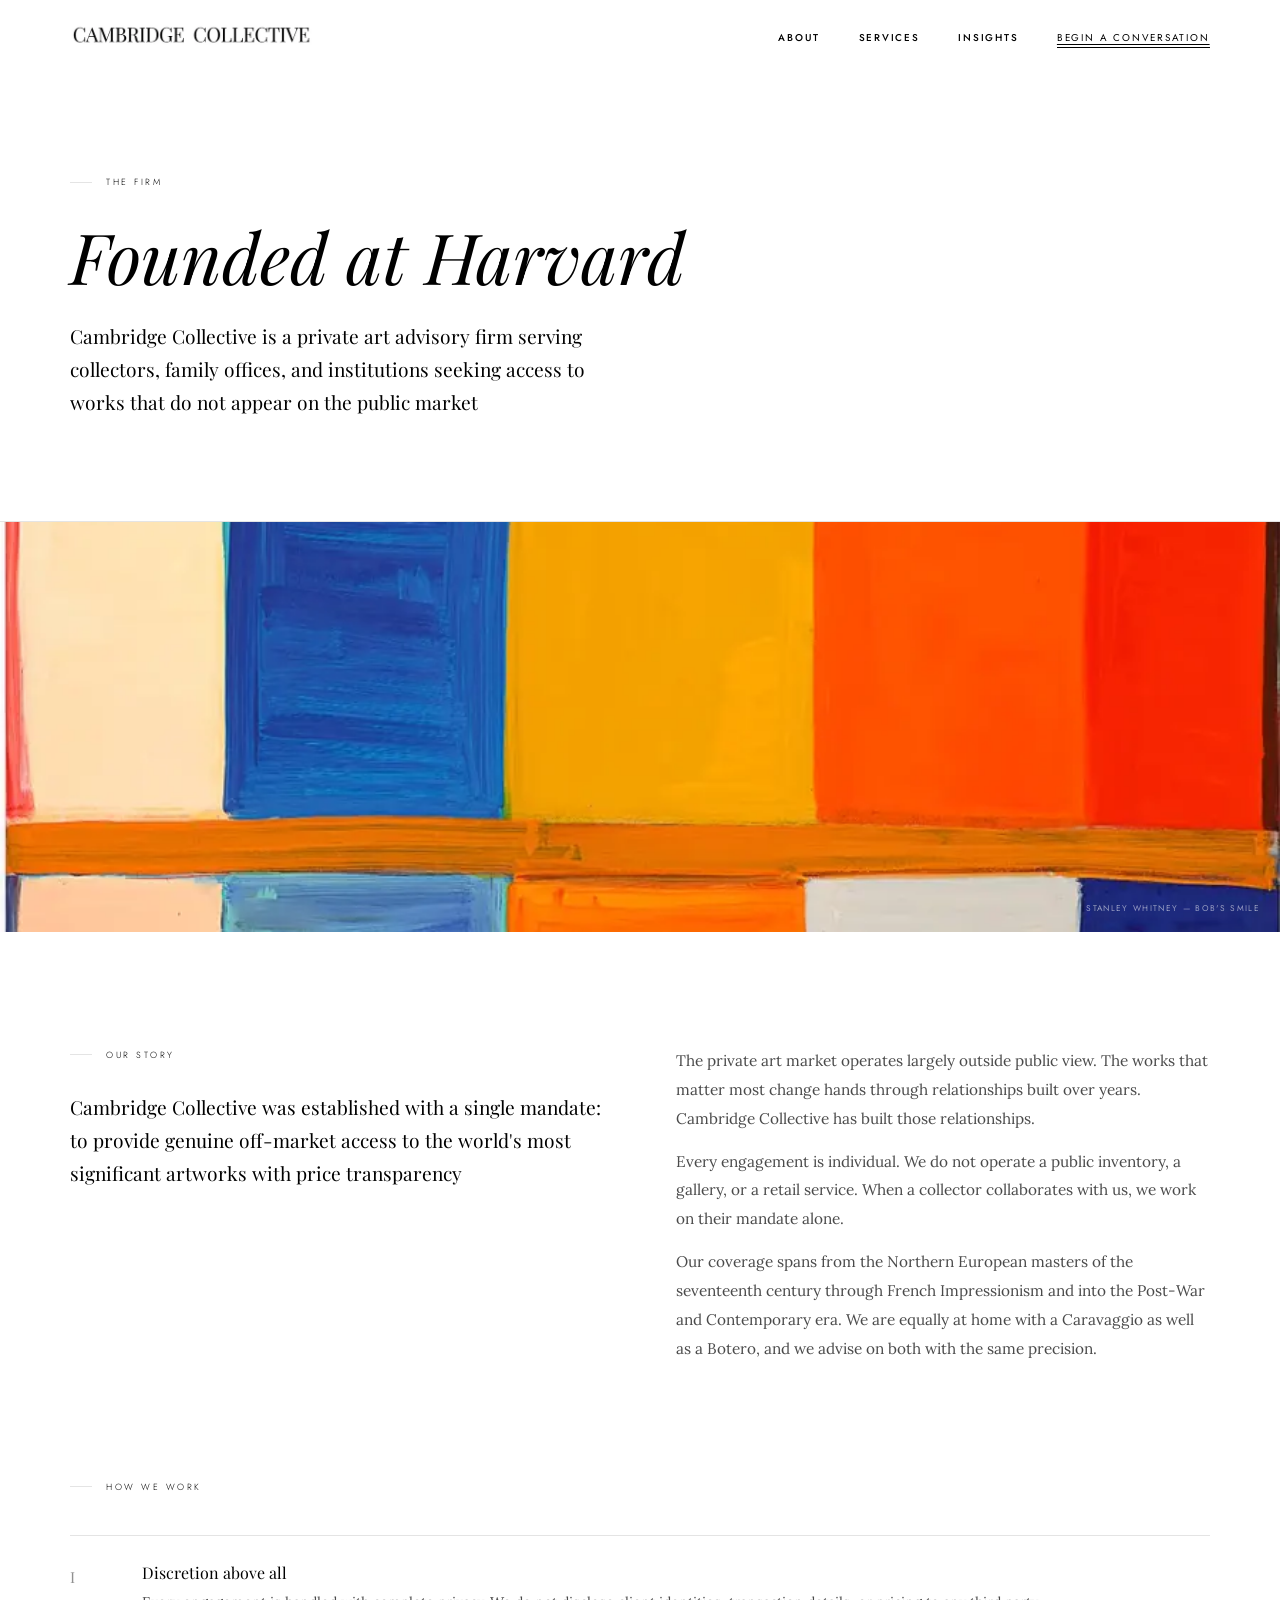
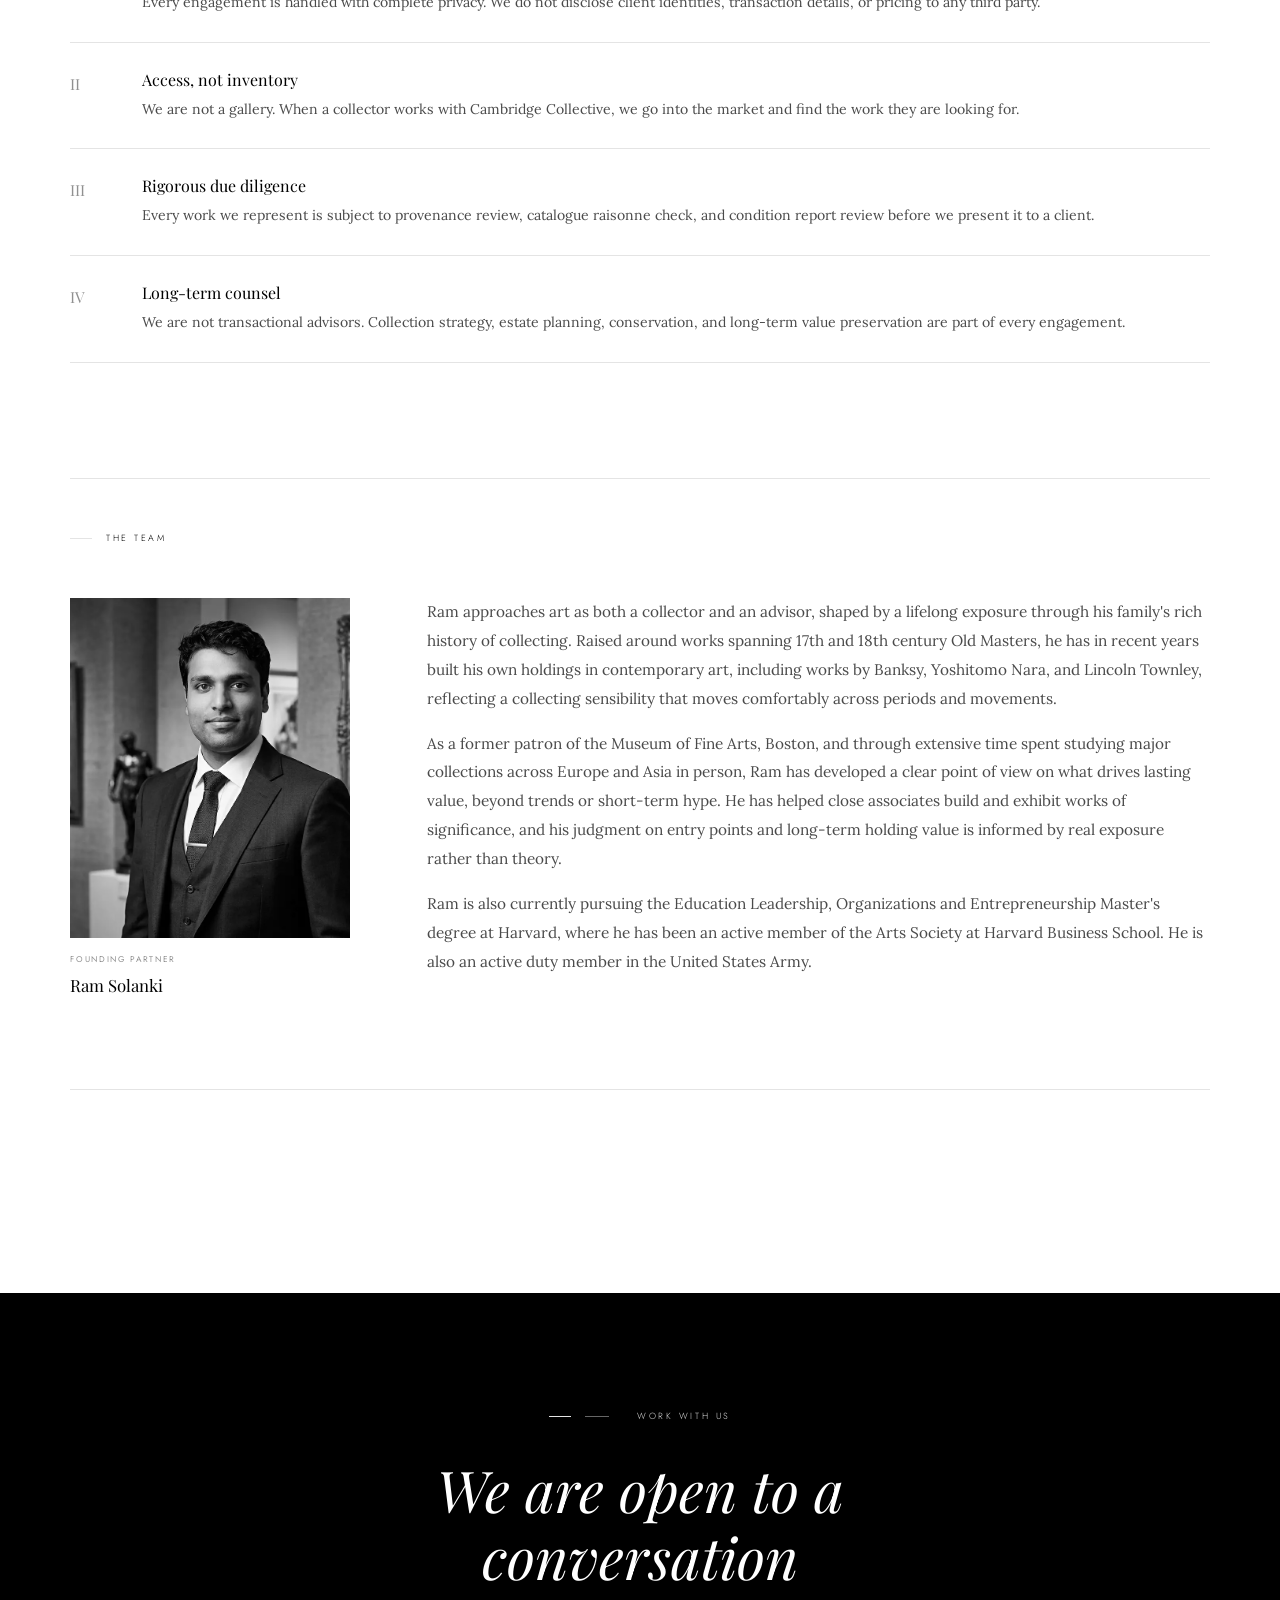
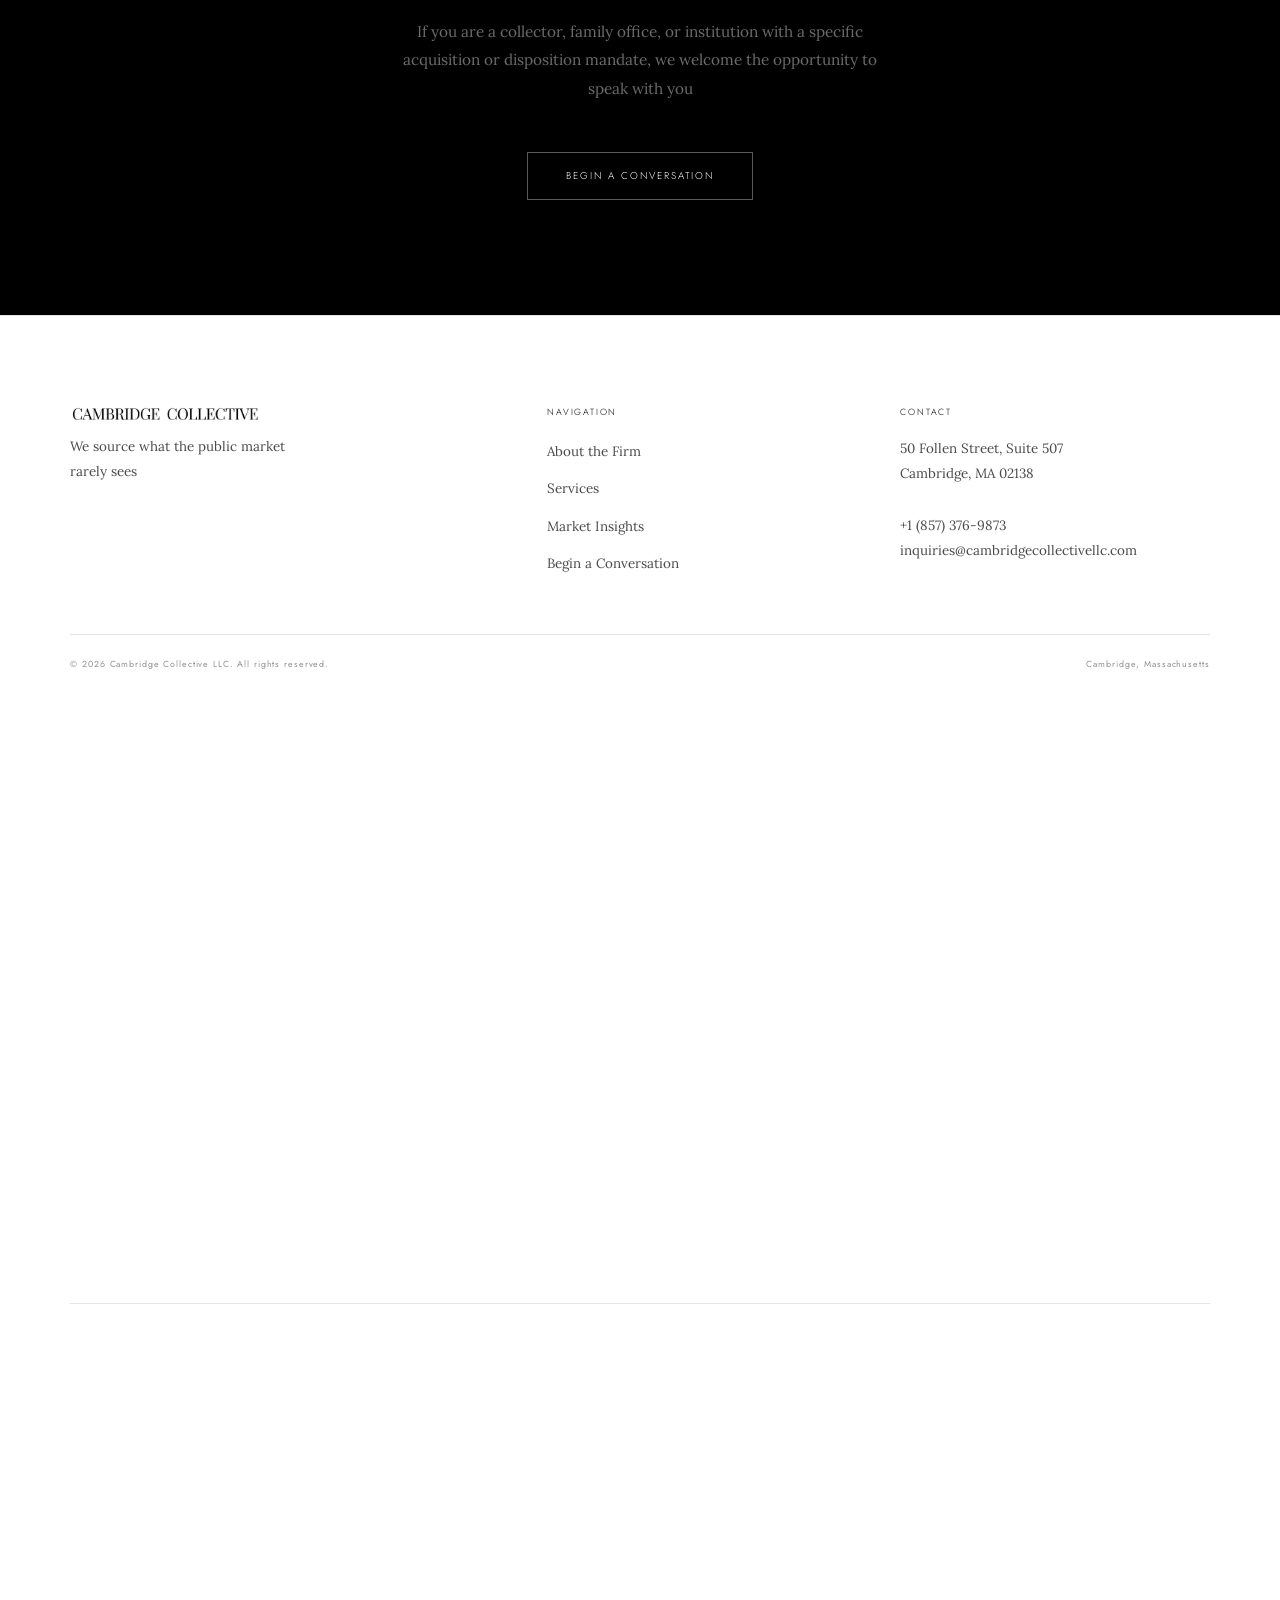
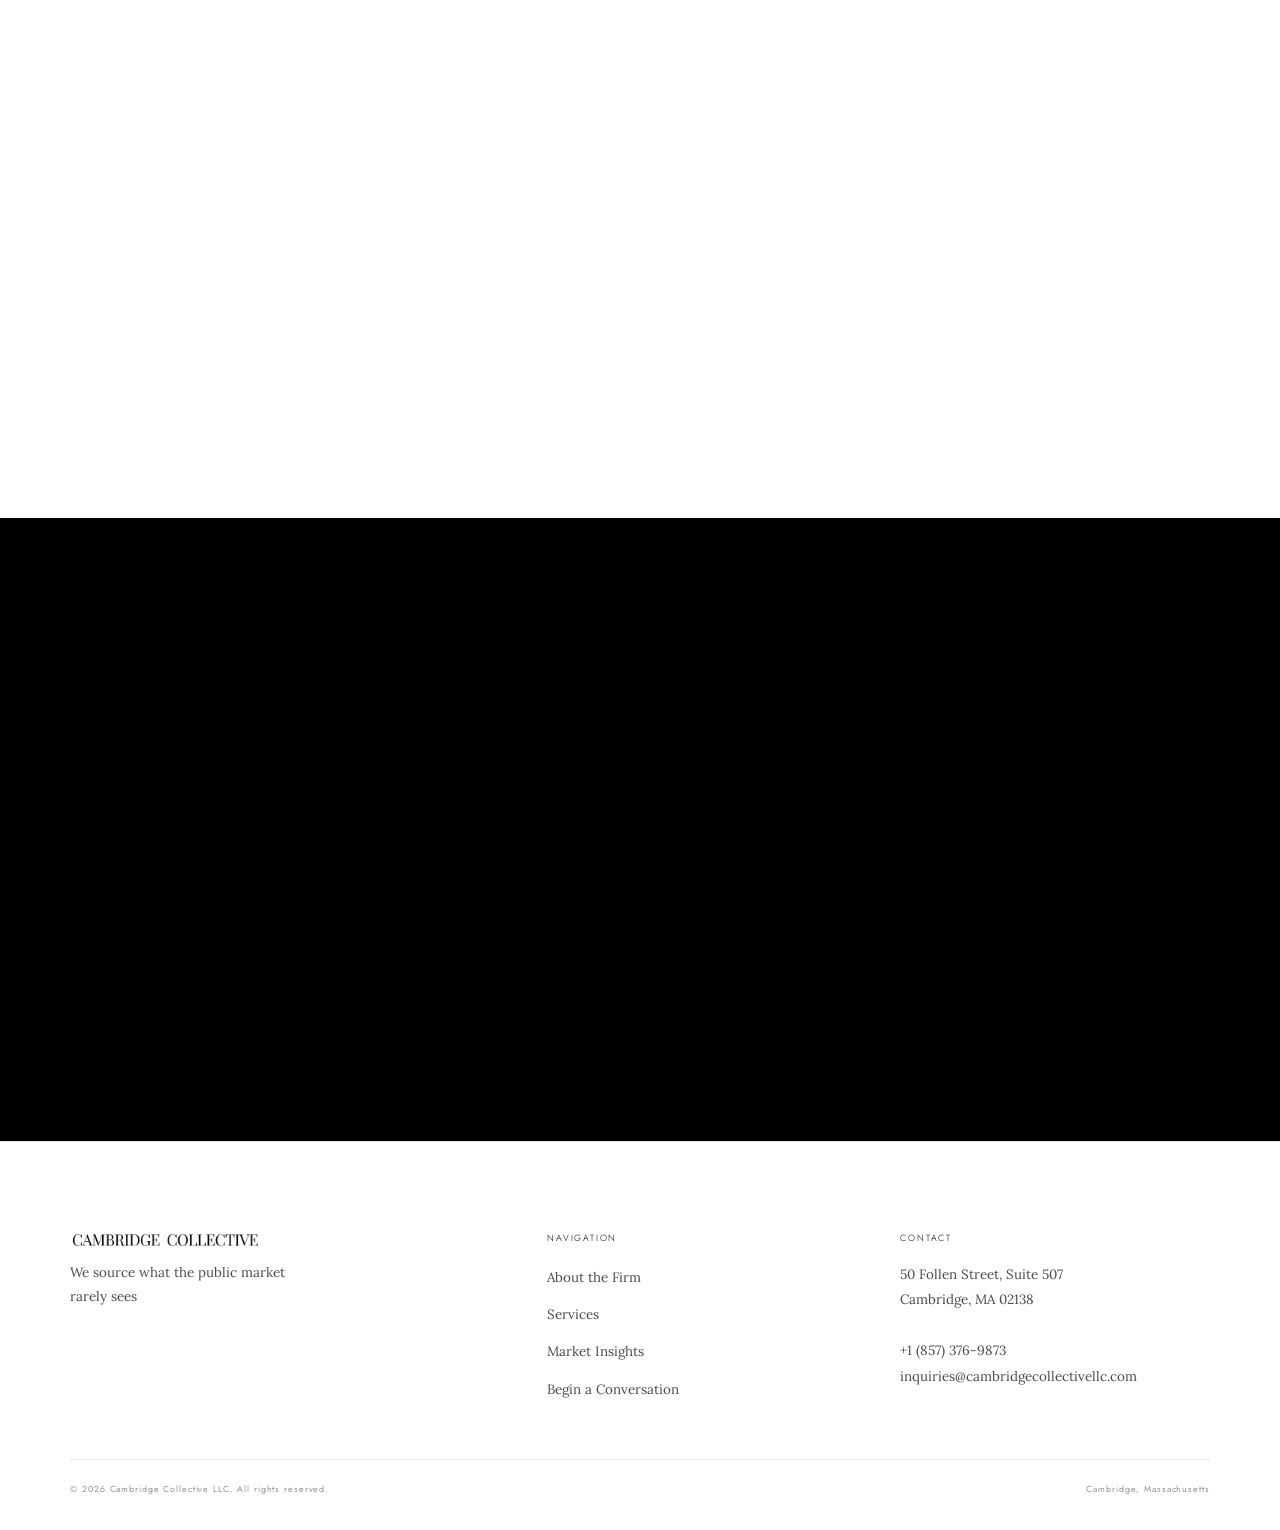
==== commit 1fb3de17: "Add files via upload" ====
--- a/about.html
+++ b/about.html
@@ -9,7 +9,8 @@
   <link rel="canonical" href="https://www.cambridgecollectivellc.com/about.html"/>
   <link rel="preconnect" href="https://fonts.googleapis.com"/>
   <link rel="preconnect" href="https://fonts.gstatic.com" crossorigin/>
-  <link rel="stylesheet" href="https://fonts.googleapis.com/css2?family=Playfair+Display:ital,wght@0,400;0,500;1,400;1,500&family=Lora:ital,wght@0,400;0,500;1,400&family=Jost:wght@200;300;400&display=swap"/>
+  <link rel="preload" as="style" href="https://fonts.googleapis.com/css2?family=Playfair+Display:ital,wght@0,400;0,500;1,400;1,500&family=Lora:ital,wght@0,400;0,500;1,400&family=Jost:wght@200;300;400&display=swap" onload="this.onload=null;this.rel='stylesheet'"/>
+  <noscript><link rel="stylesheet" href="https://fonts.googleapis.com/css2?family=Playfair+Display:ital,wght@0,400;0,500;1,400;1,500&family=Lora:ital,wght@0,400;0,500;1,400&family=Jost:wght@200;300;400&display=swap"/></noscript>
   <link rel="preload" as="image" href="images/stanley-whitney-900.webp" imagesrcset="images/stanley-whitney-480.webp 480w, images/stanley-whitney-900.webp 900w" imagesizes="100vw" fetchpriority="high"/>
   <link rel="stylesheet" href="styles.css"/>
   <meta name="keywords" content="Cambridge Collective, private art advisory, Harvard art advisor, blue chip art advisor, art collection management, off-market art acquisitions"/>
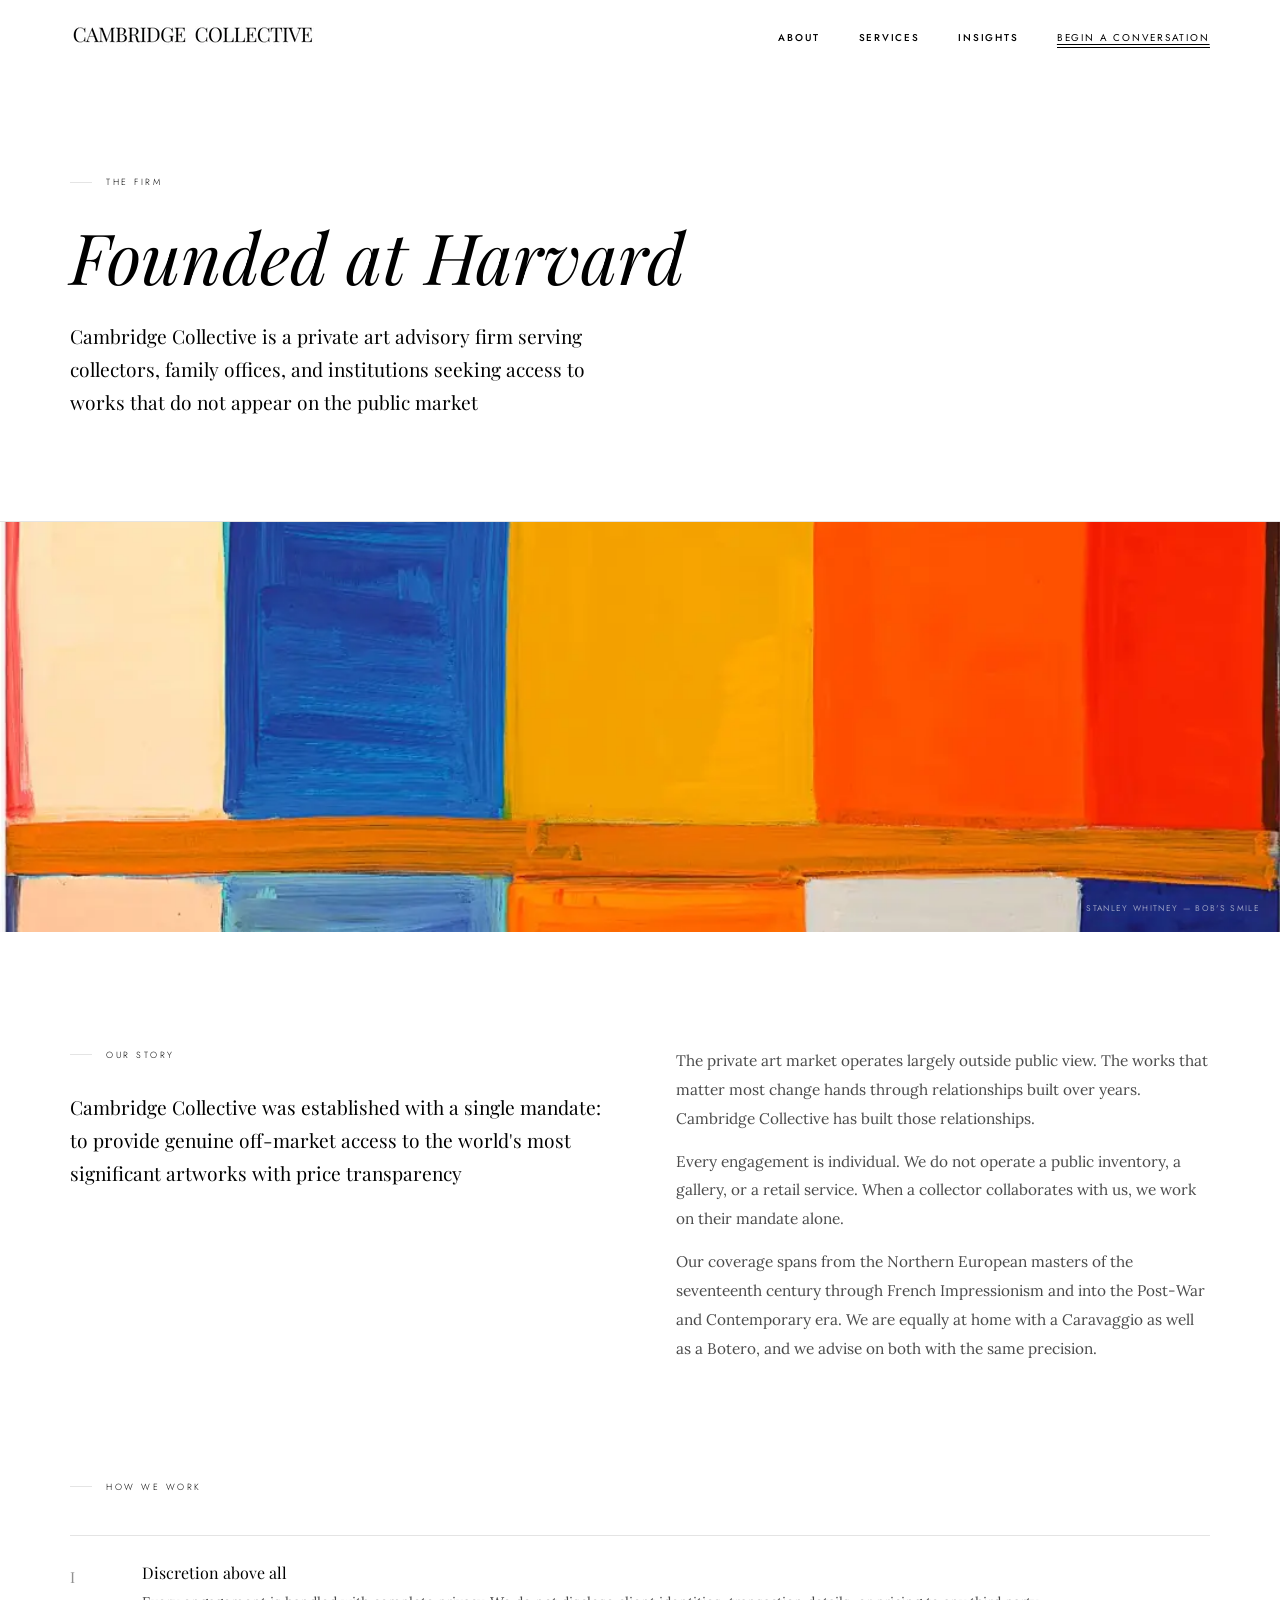
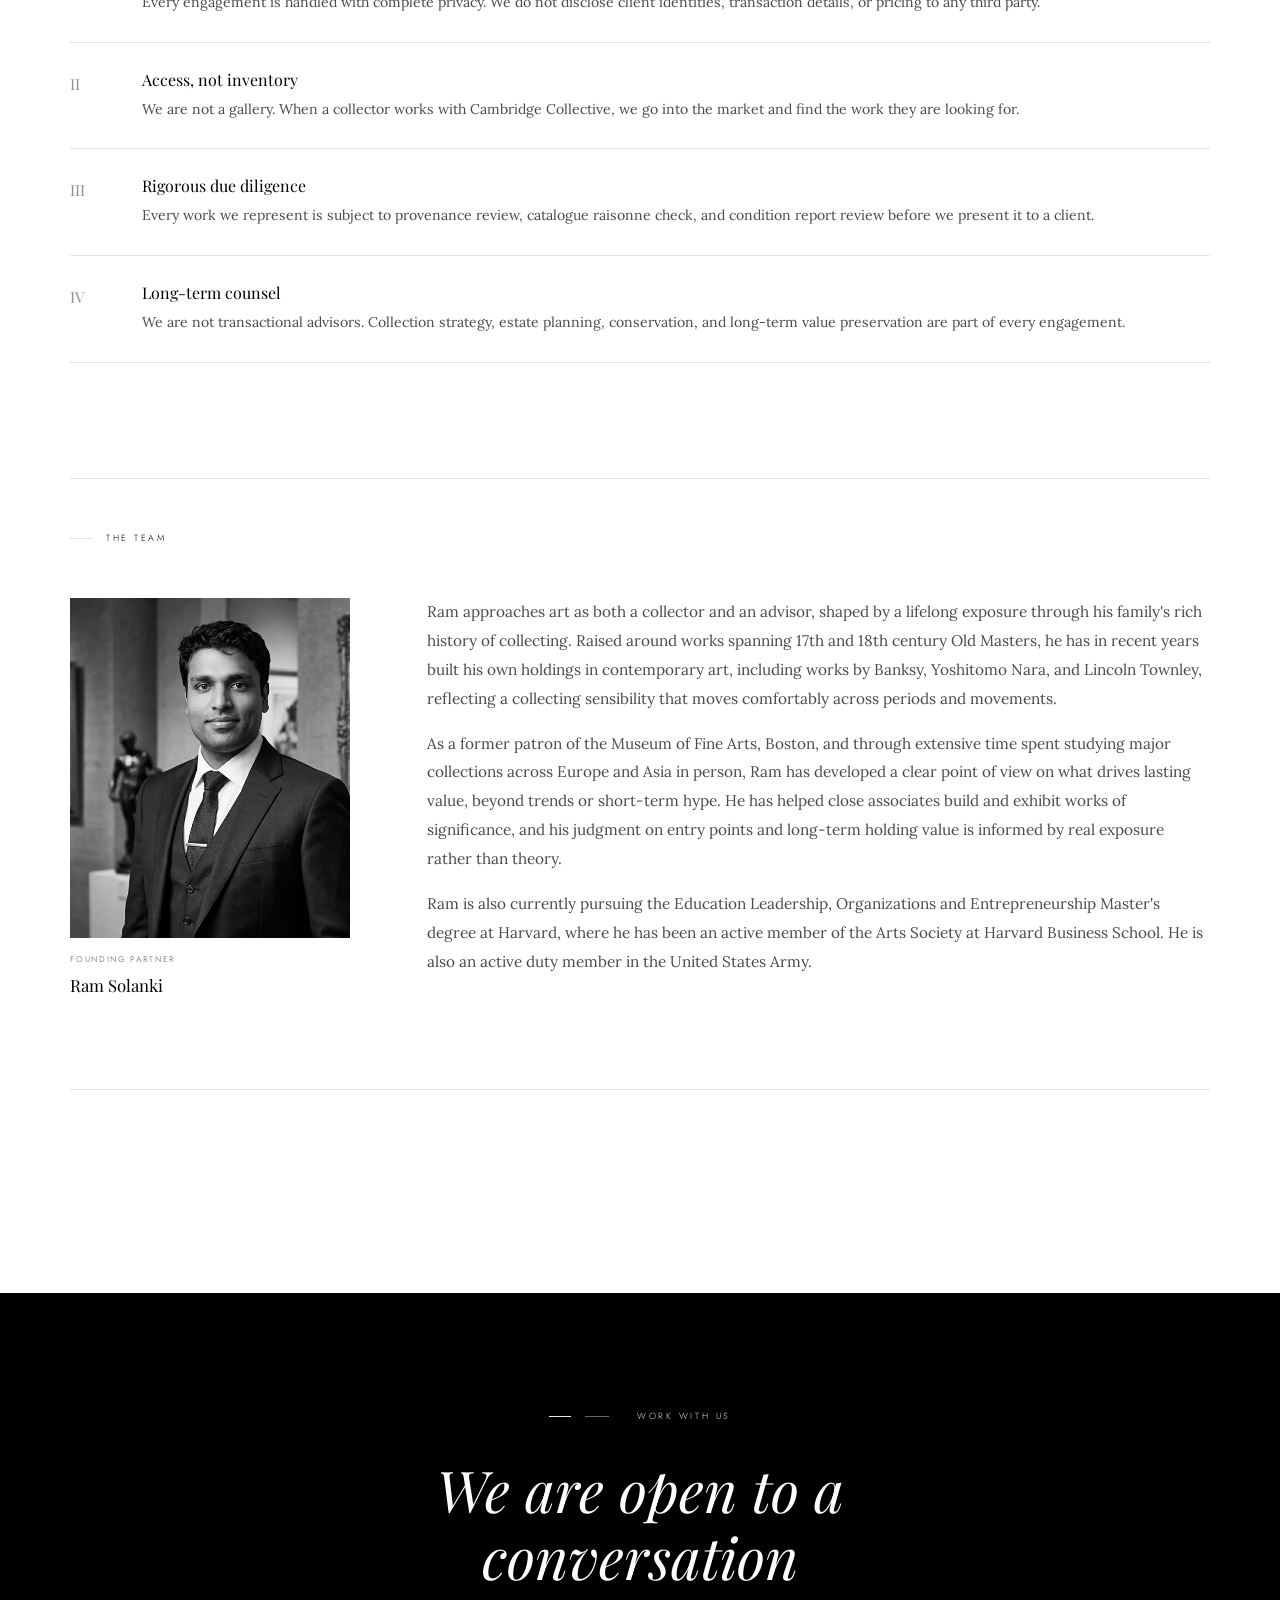
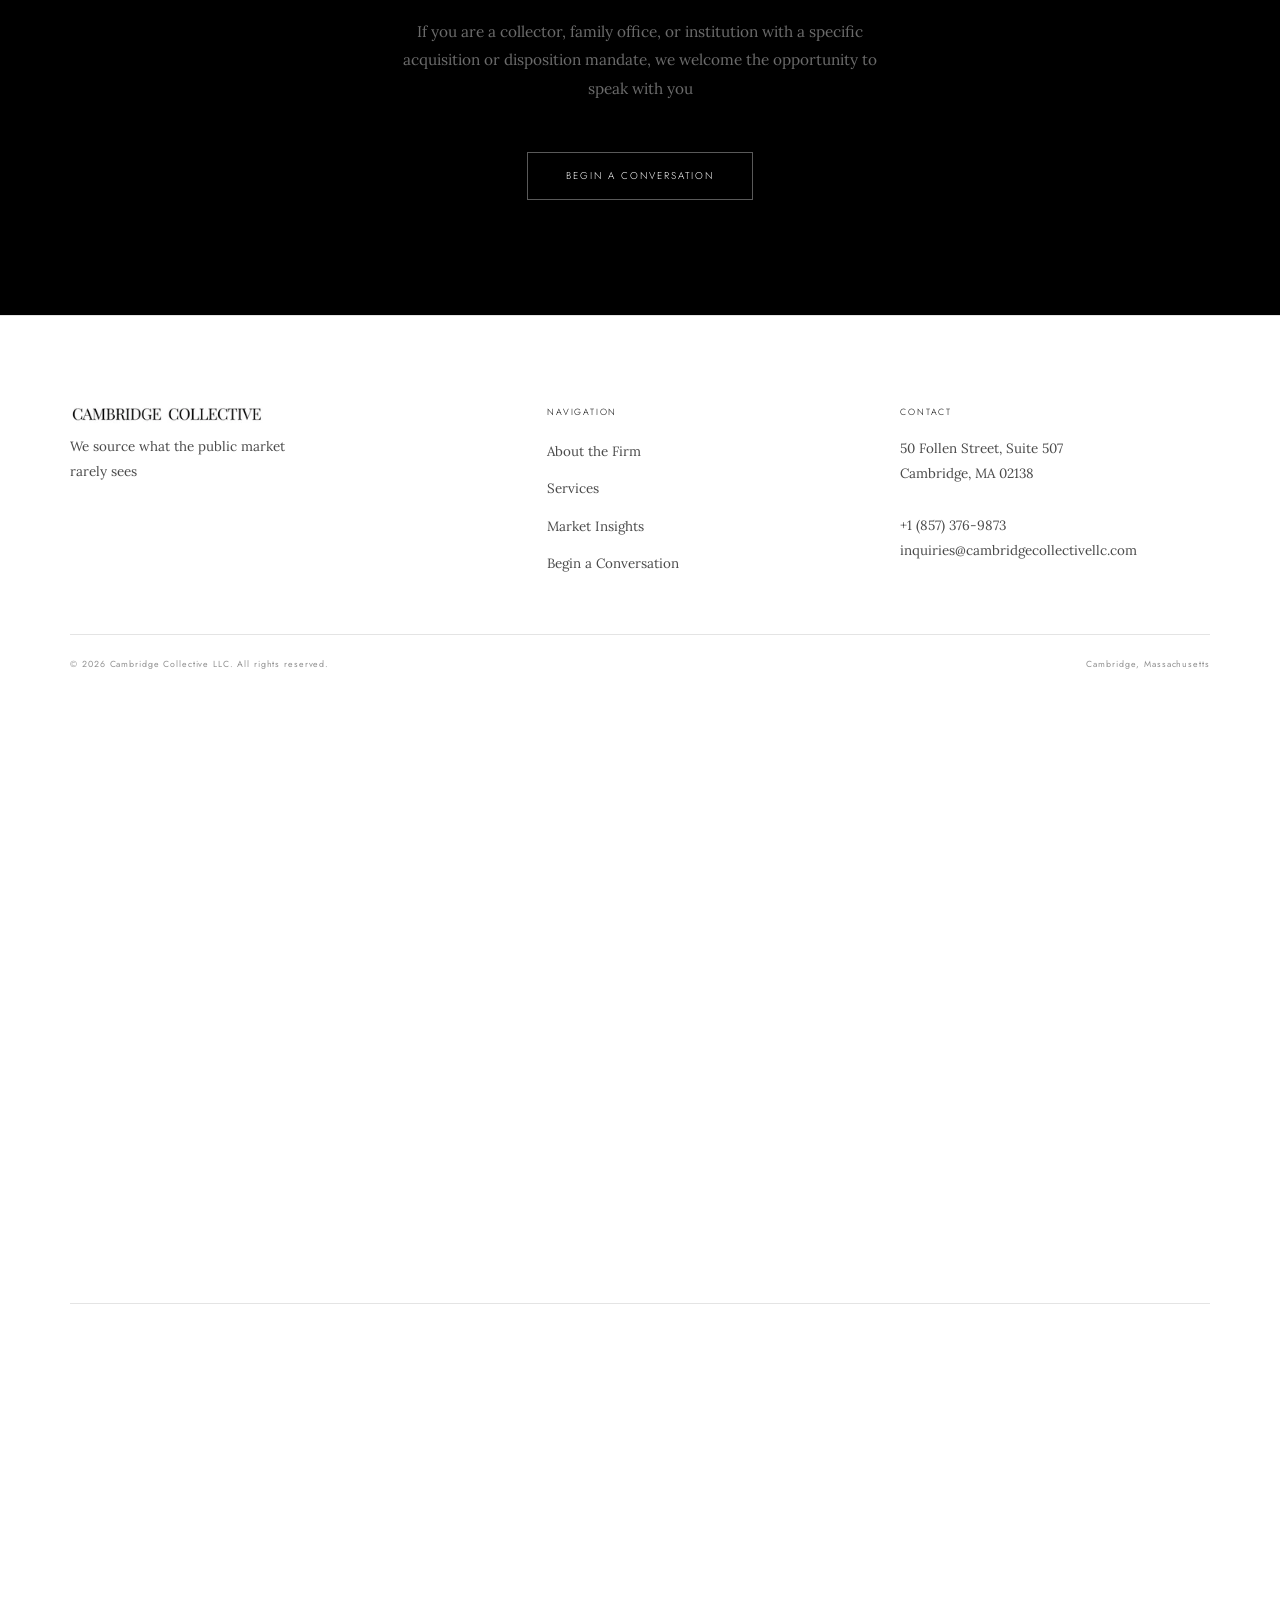
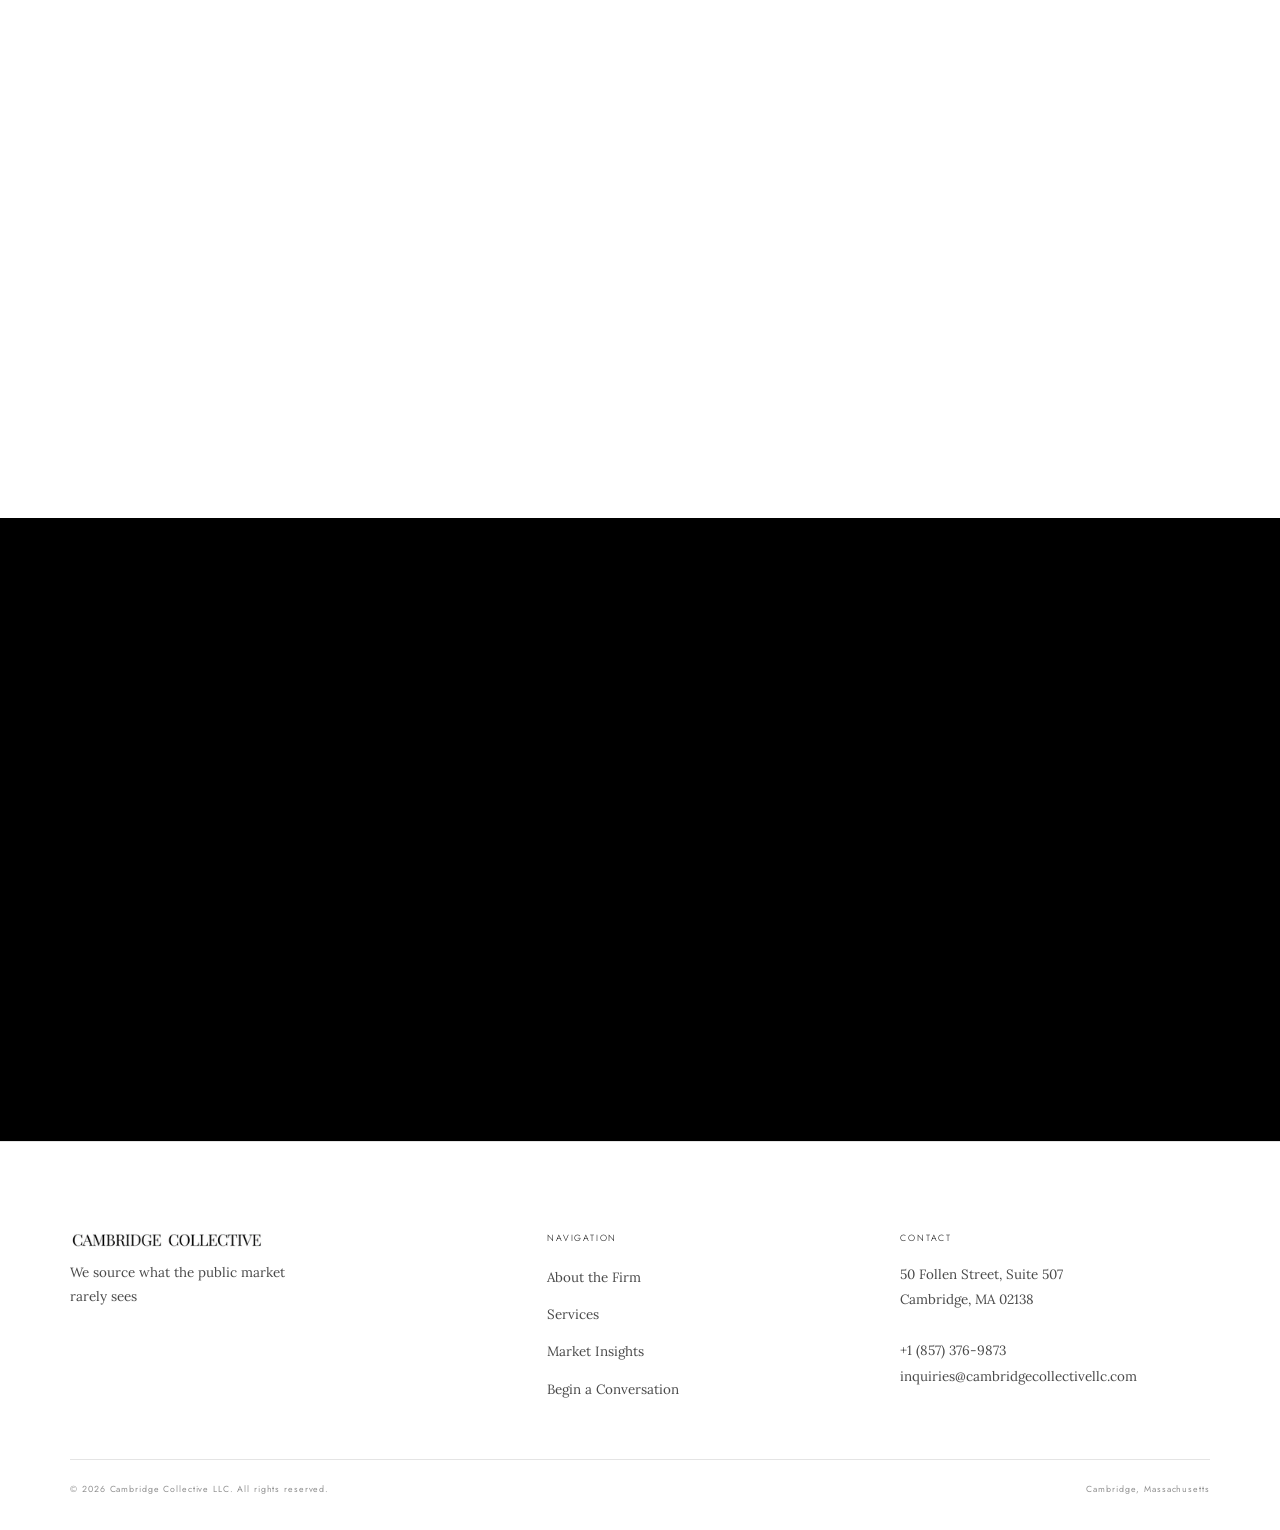
==== commit 69889ed3: "Add files via upload" ====
--- a/about.html
+++ b/about.html
@@ -3,25 +3,286 @@
 <head>
   <meta charset="UTF-8"/>
   <link rel="icon" type="image/png" href="images/favicon.png"/>
-  <link rel="apple-touch-icon" href="images/favicon.png"/><meta name="viewport" content="width=device-width, initial-scale=1.0"/>
-  <title>About Cambridge Collective | Private Art Advisory | Harvard Innovation Labs</title>
-  <meta name="description" content="Cambridge Collective was founded at the Harvard Innovation Labs at Harvard Business School. We advise serious collectors on acquiring Picasso, Bacon, Monet, and other blue-chip works through private channels."/>
+  <link rel="apple-touch-icon" href="images/favicon.png"/><meta name="robots" content="index, follow, max-image-preview:large, max-snippet:-1"/>
+  <meta name="viewport" content="width=device-width, initial-scale=1.0"/>
+  <title>About Cambridge Collective | Harvard-Founded Art Advisory</title>
+  <meta name="description" content="Cambridge Collective is a private art advisory founded at the Harvard Innovation Labs. We help serious collectors acquire blue-chip works discreetly."/>
   <link rel="canonical" href="https://www.cambridgecollectivellc.com/about.html"/>
   <link rel="preconnect" href="https://fonts.googleapis.com"/>
   <link rel="preconnect" href="https://fonts.gstatic.com" crossorigin/>
   <link rel="preload" as="style" href="https://fonts.googleapis.com/css2?family=Playfair+Display:ital,wght@0,400;0,500;1,400;1,500&family=Lora:ital,wght@0,400;0,500;1,400&family=Jost:wght@200;300;400&display=swap" onload="this.onload=null;this.rel='stylesheet'"/>
   <noscript><link rel="stylesheet" href="https://fonts.googleapis.com/css2?family=Playfair+Display:ital,wght@0,400;0,500;1,400;1,500&family=Lora:ital,wght@0,400;0,500;1,400&family=Jost:wght@200;300;400&display=swap"/></noscript>
-  <link rel="preload" as="image" href="images/stanley-whitney-900.webp" imagesrcset="images/stanley-whitney-480.webp 480w, images/stanley-whitney-900.webp 900w" imagesizes="100vw" fetchpriority="high"/>
-  <link rel="stylesheet" href="styles.css"/>
+  <link rel="preload" as="image" href="images/stanley-whitney-840.webp" imagesrcset="images/stanley-whitney-420.webp 420w, images/stanley-whitney-640.webp 640w, images/stanley-whitney-840.webp 840w, images/stanley-whitney-1080.webp 1080w" imagesizes="100vw" fetchpriority="high"/>
+  <style>
+:root {
+  --w: #FFFFFF;
+  --blk: #000000;
+  --mid: #4A4A4A;
+  --dim: #909090;
+  --bdr: #E4E4E4;
+  --off: #F8F8F8;
+  --serif: 'Playfair Display', Georgia, serif;
+  --body:  'Lora', Georgia, serif;
+  --sans:  'Jost', sans-serif;
+  --nav-h: 72px;
+  --pad:   clamp(72px, 9vw, 130px);
+  --pad-s: clamp(48px, 6vw, 88px);
+  --narrow: 760px;
+  --gutter: clamp(24px, 5.5vw, 80px);
+}
+/* CLS Prevention: reserve space for hero carousel before JS/images load */
+.hero-full { min-height: 100svh; min-height: 100vh; }
+.hslide { contain: strict; }
+
+*, *::before, *::after { box-sizing: border-box; margin: 0; padding: 0; }
+html { scroll-behavior: smooth; }
+body { background: var(--w); color: var(--blk); font-family: var(--body); font-weight: 400; line-height: 1.78; -webkit-font-smoothing: antialiased; overflow-x: hidden; }
+img { display: block; max-width: 100%; }
+a { color: inherit; text-decoration: none; }
+
+/* NAV */
+nav { position: fixed; inset-block-start: 0; inset-inline: 0; z-index: 200; height: var(--nav-h); display: flex; align-items: center; justify-content: space-between; padding: 0 var(--gutter); background: var(--w); border-bottom: 1px solid transparent; transition: border-color .3s; }
+nav.scrolled { border-bottom-color: var(--bdr); }
+.nav-brand .wordmark { font-family: var(--serif); font-weight: 400; font-size: .88rem; letter-spacing: .14em; text-transform: uppercase; display: block; line-height: 1.1; }
+.nav-brand img { height:22px; width:auto; display:block; mix-blend-mode:multiply; }
+.nav-brand .subtitle { display:none !important; /* hidden – logo replaces text */ font-family: var(--sans); font-weight: 200; font-size: .5rem; letter-spacing: .28em; text-transform: uppercase; color: var(--dim); display: block; margin-top: 3px; }
+.nav-links { display: flex; align-items: center; gap: clamp(20px, 3vw, 52px); list-style: none; }
+.nav-links a { font-family: var(--sans); font-weight: 500; font-size: .62rem; letter-spacing: .18em; text-transform: uppercase; color: #000; text-decoration: none; transition: color .2s; }
+.nav-links .cta-link a { font-weight: 400; text-decoration: underline; text-underline-offset: 3px; }
+.nav-links a:hover { color: var(--blk); }
+.nav-links .cta-link a { color: var(--blk); border-bottom: 1px solid var(--blk); padding-bottom: 2px; }
+.menu-btn { display: none; flex-direction: column; gap: 5px; background: none; border: none; cursor: pointer; padding: 8px; }
+.menu-btn span { display: block; width: 22px; height: 1px; background: var(--blk); }
+@media (max-width: 800px) {
+  .menu-btn { display: flex; }
+  .nav-links { display: none; position: fixed; inset: var(--nav-h) 0 0 0; background: var(--w); flex-direction: column; justify-content: center; gap: 36px; }
+  .nav-links.open { display: flex; }
+  .nav-links a { font-size: .82rem; }
+}
+
+/* TYPOGRAPHY */
+.eyebrow { font-family: var(--sans); font-weight: 300; font-size: .56rem; letter-spacing: .28em; text-transform: uppercase; color: var(--dim); display: flex; align-items: center; gap: 14px; }
+.eyebrow::before { content: ''; display: block; width: 22px; height: 1px; background: var(--bdr); flex-shrink: 0; }
+h1.display { font-family: var(--serif); font-weight: 400; font-style: italic; font-size: clamp(2.4rem, 5.5vw, 5.6rem); line-height: 1.1; }
+h2.section-title { font-family: var(--serif); font-weight: 400; font-size: clamp(1.8rem, 3.5vw, 3rem); line-height: 1.18; }
+h2.section-title em { font-style: italic; }
+h3 { font-family: var(--serif); font-weight: 400; font-size: clamp(1.1rem, 1.8vw, 1.45rem); line-height: 1.32; }
+.body-copy { font-family: var(--body); font-size: .96rem; line-height: 1.88; color: var(--mid); }
+.lead-copy { font-family: var(--serif); font-weight: 400; font-size: clamp(1rem, 1.6vw, 1.2rem); line-height: 1.72; color: var(--blk); }
+
+/* LAYOUT */
+.rule { height: 1px; background: var(--bdr); }
+
+/* BUTTONS */
+.btn { display: inline-block; font-family: var(--sans); font-size: .62rem; font-weight: 300; letter-spacing: .2em; text-transform: uppercase; cursor: pointer; }
+.btn-solid { background: var(--blk); color: var(--w); padding: 14px 38px; border: 1px solid var(--blk); transition: background .2s; }
+.btn-solid:hover { background: #1a1a1a; }
+.btn-outline { border: 1px solid rgba(255,255,255,.35); color: var(--w); padding: 14px 38px; transition: border-color .2s; }
+.btn-outline:hover { border-color: rgba(255,255,255,.9); }
+.btn-ghost { border-bottom: 1px solid var(--bdr); color: var(--mid); font-family: var(--sans); padding-bottom: 3px; transition: color .2s, border-color .2s; }
+.btn-ghost:hover { color: var(--blk); border-color: var(--blk); }
+
+/* HERO SLIDESHOW */
+.hero-slideshow { position: relative; width: 100%; height: 62vh; min-height: 320px; overflow: hidden; margin-top: var(--nav-h); background: #1a1a1a; }
+.slide { position: absolute; inset: 0; opacity: 0; transition: opacity 1.2s ease; }
+.slide.active { opacity: 1; }
+.slide img { width: 100%; height: 100%; object-fit: cover; object-position: center; }
+.slide-caption { position: absolute; bottom: 20px; left: 24px; font-family: var(--sans); font-size: .53rem; letter-spacing: .18em; text-transform: uppercase; color: rgba(255,255,255,.6); }
+.slide-dots { position: absolute; bottom: 22px; right: 24px; display: flex; gap: 7px; }
+.dot { width: 5px; height: 5px; border-radius: 50%; background: rgba(255,255,255,.35); cursor: pointer; transition: background .3s; border: none; padding: 0; }
+.dot.active { background: rgba(255,255,255,.9); }
+
+/* HERO TEXT */
+.hero-text { padding: clamp(44px, 6vw, 88px) var(--gutter); border-bottom: 1px solid var(--bdr); }
+.hero-text h1.display { max-width: 780px; margin-bottom: 24px; }
+.hero-text .hero-sub { max-width: 420px; margin-bottom: 40px; }
+.hero-actions { display: flex; align-items: center; gap: 40px; flex-wrap: wrap; }
+.hero-count { display: flex; gap: 52px; margin-top: 56px; padding-top: 40px; border-top: 1px solid var(--bdr); flex-wrap: wrap; }
+.hero-count-item .num { font-family: var(--serif); font-weight: 400; font-size: clamp(1.6rem, 2.8vw, 2.4rem); display: block; line-height: 1; margin-bottom: 7px; }
+.hero-count-item .label { font-family: var(--sans); font-size: .55rem; letter-spacing: .2em; text-transform: uppercase; color: var(--dim); }
+
+/* IMAGE BAND */
+.img-band { width: 100%; height: clamp(240px, 32vw, 520px); overflow: hidden; position: relative; background: #d0d0d0; }
+.img-band img { width: 100%; height: 100%; object-fit: cover; object-position: center; transition: transform 1.2s ease; }
+.img-band:hover img { transform: scale(1.02); }
+.img-band figcaption { position: absolute; bottom: 16px; right: 20px; font-family: var(--sans); font-size: .52rem; letter-spacing: .16em; text-transform: uppercase; color: rgba(255,255,255,.55); }
+
+/* ARTWORK STRIP */
+.artwork-strip { display: grid; grid-template-columns: repeat(4, 1fr); gap: 2px; }
+.artwork-strip-item { aspect-ratio: 4/5; overflow: hidden; position: relative; background: #d0d0d0; }
+.artwork-strip-item img { width: 100%; height: 100%; object-fit: cover; transition: transform .8s ease; }
+.artwork-strip-item:hover img { transform: scale(1.05); }
+.artwork-strip-item figcaption { position: absolute; bottom: 0; inset-inline: 0; padding: 32px 14px 12px; background: linear-gradient(transparent, rgba(0,0,0,.55)); font-family: var(--sans); font-size: .5rem; letter-spacing: .14em; text-transform: uppercase; color: rgba(255,255,255,.8); }
+@media (max-width: 680px) { .artwork-strip { grid-template-columns: 1fr 1fr; } }
+
+/* SERVICES PREVIEW */
+.services-preview { padding: var(--pad) var(--gutter); }
+.services-intro { max-width: var(--narrow); margin-bottom: clamp(44px, 5vw, 72px); }
+.services-grid { display: grid; grid-template-columns: repeat(3, 1fr); border-top: 1px solid var(--bdr); }
+.svc-item { padding: 48px 0; border-bottom: 1px solid var(--bdr); border-right: 1px solid var(--bdr); }
+.svc-item:last-child { border-right: none; }
+.svc-item:nth-child(n+2) { padding-left: 40px; }
+.svc-item:nth-child(1) { padding-right: 40px; }
+.svc-num { font-family: var(--serif); font-size: .78rem; color: var(--bdr); display: block; margin-bottom: 20px; }
+.svc-item h3 { margin-bottom: 12px; }
+.svc-item p { margin-bottom: 20px; }
+.svc-link { font-family: var(--sans); font-size: .58rem; letter-spacing: .2em; text-transform: uppercase; color: var(--blk); border-bottom: 1px solid var(--blk); padding-bottom: 2px; transition: opacity .2s; }
+.svc-link:hover { opacity: .5; }
+@media (max-width: 880px) { .services-grid { grid-template-columns: 1fr; } .svc-item { border-right: none; padding-left: 0 !important; padding-right: 0 !important; } }
+
+/* STATEMENT */
+.statement { background: var(--blk); text-align: center; padding: var(--pad) var(--gutter); }
+.statement h2 { font-family: var(--serif); font-weight: 400; font-style: italic; font-size: clamp(1.8rem, 4.5vw, 3.8rem); line-height: 1.16; color: var(--w); max-width: 800px; margin: 0 auto 28px; }
+.statement .body-copy { color: rgba(255,255,255,.42); max-width: 520px; margin: 0 auto 44px; }
+
+/* TEAM */
+.team-grid { display: grid; grid-template-columns: repeat(2, 1fr); gap: 44px; max-width: 700px; }
+.team-card { display: flex; flex-direction: column; }
+.team-photo { width: 100%; aspect-ratio: 1/1; background: var(--off); border: 1px solid var(--bdr); display: flex; align-items: center; justify-content: center; margin-bottom: 18px; overflow: hidden; }
+.team-photo img { width: 100%; height: 100%; object-fit: cover; }
+.team-photo-placeholder { display: flex; flex-direction: column; align-items: center; gap: 10px; }
+.team-photo-placeholder span { font-family: var(--sans); font-size: .52rem; letter-spacing: .2em; text-transform: uppercase; color: var(--dim); }
+.team-role { font-family: var(--sans); font-size: .54rem; letter-spacing: .22em; text-transform: uppercase; color: var(--dim); display: block; margin-bottom: 5px; }
+.team-name { font-family: var(--serif); font-size: 1.25rem; font-weight: 400; display: block; margin-bottom: 10px; }
+.team-bio { font-size: .88rem; line-height: 1.82; color: var(--mid); }
+@media (max-width: 760px) { .team-grid { grid-template-columns: 1fr; gap: 32px; } }
+
+/* INSIGHTS GRID */
+.insights-preview { padding: var(--pad) var(--gutter); }
+.insights-header { display: flex; justify-content: space-between; align-items: flex-end; margin-bottom: clamp(40px, 5vw, 64px); }
+.insights-grid { display: grid; grid-template-columns: repeat(3, 1fr); border-top: 1px solid var(--bdr); }
+.insight-card { display: block; padding: 40px 0; border-bottom: 1px solid var(--bdr); border-right: 1px solid var(--bdr); transition: opacity .25s; }
+.insight-card:hover { opacity: .62; }
+.insight-card:last-child { border-right: none; }
+.insight-card:nth-child(n+2) { padding-left: 36px; }
+.insight-card:nth-child(1) { padding-right: 36px; }
+.insight-card:nth-child(2) { padding-right: 36px; }
+.card-img { width: 100%; aspect-ratio: 16/10; overflow: hidden; margin-bottom: 20px; background: var(--off); }
+.card-img img { width: 100%; height: 100%; object-fit: cover; transition: transform .7s ease; }
+.insight-card:hover .card-img img { transform: scale(1.04); }
+.card-cat { font-family: var(--sans); font-size: .54rem; letter-spacing: .22em; text-transform: uppercase; color: var(--dim); display: block; margin-bottom: 9px; }
+.card-title { font-family: var(--serif); font-weight: 400; font-size: clamp(.98rem, 1.5vw, 1.15rem); line-height: 1.4; margin-bottom: 11px; color: var(--blk); }
+.card-excerpt { font-size: .84rem; line-height: 1.82; color: var(--mid); }
+@media (max-width: 860px) { .insights-grid { grid-template-columns: 1fr; } .insight-card { border-right: none; padding-left: 0 !important; padding-right: 0 !important; } .insights-header { flex-direction: column; align-items: flex-start; gap: 20px; } }
+
+/* FOOTER */
+footer { padding: clamp(56px, 7vw, 88px) var(--gutter) 32px; border-top: 1px solid var(--bdr); }
+.footer-grid { display: grid; grid-template-columns: 1.4fr 1fr 1fr; gap: 44px; margin-bottom: 48px; }
+.footer-brand .wordmark { font-family: var(--serif); font-weight: 400; font-size: .88rem; letter-spacing: .14em; text-transform: uppercase; display: block; }
+.footer-brand .subtitle { font-family: var(--sans); font-size: .5rem; letter-spacing: .25em; text-transform: uppercase; color: var(--dim); display: block; margin-top: 3px; margin-bottom: 16px; }
+.footer-tagline { font-family: var(--body); font-size: .84rem; color: var(--mid); max-width: 220px; line-height: 1.85; }
+.footer-col h5 { font-family: var(--sans); font-size: .56rem; font-weight: 300; letter-spacing: .2em; text-transform: uppercase; margin-bottom: 16px; }
+.footer-col ul { list-style: none; }
+.footer-col ul li { margin-bottom: 9px; }
+.footer-col ul a { font-family: var(--body); font-size: .84rem; color: var(--mid); transition: color .2s; }
+.footer-col ul a:hover { color: var(--blk); }
+.footer-col address { font-style: normal; font-family: var(--body); font-size: .84rem; color: var(--mid); line-height: 1.9; }
+.footer-col address a { color: var(--mid); transition: color .2s; }
+.footer-col address a:hover { color: var(--blk); }
+.footer-bottom { display: flex; justify-content: space-between; align-items: center; padding-top: 22px; border-top: 1px solid var(--bdr); font-family: var(--sans); font-size: .55rem; letter-spacing: .1em; color: var(--dim); }
+@media (max-width: 760px) { .footer-grid { grid-template-columns: 1fr; gap: 32px; } .footer-bottom { flex-direction: column; gap: 8px; text-align: center; } }
+
+/* PAGE HERO */
+.page-hero { padding: calc(var(--nav-h) + clamp(56px, 8vw, 108px)) var(--gutter) clamp(56px, 8vw, 108px); border-bottom: 1px solid var(--bdr); }
+.page-hero h1.display { max-width: 800px; }
+.page-hero .lead-copy { max-width: 540px; margin-top: 24px; }
+
+/* SERVICES PAGE */
+.svc-full { display: grid; grid-template-columns: 240px 1fr; gap: 72px; padding: var(--pad) var(--gutter); border-bottom: 1px solid var(--bdr); }
+.svc-full:last-of-type { border-bottom: none; }
+.svc-sidebar .big-num { font-family: var(--serif); font-size: 5rem; line-height: 1; color: var(--bdr); display: block; margin-bottom: 20px; }
+.svc-sidebar h2 { font-family: var(--serif); font-weight: 400; font-size: clamp(1.4rem, 2.3vw, 1.9rem); line-height: 1.28; }
+.svc-body p { font-family: var(--body); font-size: .96rem; line-height: 1.88; color: var(--mid); margin-bottom: 16px; }
+.svc-body ul { list-style: none; border-top: 1px solid var(--bdr); margin-top: 32px; }
+.svc-body ul li { padding: 12px 0 12px 14px; border-bottom: 1px solid var(--bdr); font-family: var(--body); font-size: .88rem; color: var(--mid); position: relative; }
+.svc-body ul li::before { content: ''; position: absolute; left: 0; top: 50%; width: 5px; height: 1px; background: var(--dim); }
+@media (max-width: 780px) { .svc-full { grid-template-columns: 1fr; gap: 24px; } .svc-sidebar .big-num { font-size: 3rem; } }
+.process-section { padding: var(--pad) var(--gutter); background: var(--off); }
+.process-grid { display: grid; grid-template-columns: repeat(4, 1fr); border-top: 1px solid var(--bdr); margin-top: 48px; }
+.process-step { padding: 32px 0; border-right: 1px solid var(--bdr); border-bottom: 1px solid var(--bdr); }
+.process-step:last-child { border-right: none; }
+.process-step:nth-child(n+2) { padding-left: 28px; }
+.step-num { font-family: var(--sans); font-size: .55rem; letter-spacing: .2em; text-transform: uppercase; color: var(--dim); display: block; margin-bottom: 12px; }
+.process-step h3 { font-size: 1rem; margin-bottom: 9px; }
+.process-step p { font-family: var(--body); font-size: .84rem; color: var(--mid); line-height: 1.8; }
+@media (max-width: 780px) { .process-grid { grid-template-columns: 1fr 1fr; } .process-step:nth-child(2n) { border-right: none; } .process-step:nth-child(n+2) { padding-left: 0; } .process-step:nth-child(even) { padding-left: 24px; } }
+
+/* INSIGHTS PAGE */
+.insights-page-grid { display: grid; grid-template-columns: repeat(3, 1fr); border-top: 1px solid var(--bdr); padding: 0 var(--gutter); }
+.insights-page-grid .insight-card { border-right: 1px solid var(--bdr); }
+.insights-page-grid .insight-card:last-child { border-right: none; }
+@media (max-width: 860px) { .insights-page-grid { grid-template-columns: 1fr; } .insights-page-grid .insight-card { border-right: none; } }
+.insights-page-grid-two { display: grid; grid-template-columns: repeat(2, 1fr); border-top: 1px solid var(--bdr); padding: 0 var(--gutter); }
+.insights-page-grid-two .insight-card { border-right: 1px solid var(--bdr); }
+.insights-page-grid-two .insight-card:last-child { border-right: none; }
+@media (max-width: 680px) { .insights-page-grid-two { grid-template-columns: 1fr; } .insights-page-grid-two .insight-card { border-right: none; } }
+
+/* ARTICLE */
+.article-hero { padding: calc(var(--nav-h) + 64px) var(--gutter) 64px; border-bottom: 1px solid var(--bdr); max-width: calc(var(--narrow) + var(--gutter) * 2); }
+.article-cat { font-family: var(--sans); font-size: .55rem; letter-spacing: .25em; text-transform: uppercase; color: var(--dim); display: block; margin-bottom: 20px; }
+.article-hero h1 { font-family: var(--serif); font-weight: 400; font-style: italic; font-size: clamp(2rem, 4.5vw, 4rem); line-height: 1.12; margin-bottom: 22px; }
+.article-meta { font-family: var(--sans); font-size: .58rem; letter-spacing: .15em; color: var(--dim); }
+.article-img { width: 100%; height: clamp(260px, 38vw, 580px); overflow: hidden; background: var(--off); }
+.article-img img { width: 100%; height: 100%; object-fit: cover; }
+.article-img figcaption { font-family: var(--sans); font-size: .52rem; letter-spacing: .15em; text-transform: uppercase; color: var(--dim); padding: 10px var(--gutter) 0; }
+.article-body { max-width: calc(var(--narrow) + var(--gutter) * 2); margin: 0 auto; padding: var(--pad) var(--gutter); }
+.article-body .lead-copy { margin-bottom: 30px; }
+.article-body h2 { font-family: var(--serif); font-weight: 400; font-size: clamp(1.4rem, 2.5vw, 2rem); margin-top: 52px; margin-bottom: 16px; }
+.article-body p { font-family: var(--body); font-size: 1.04rem; line-height: 1.9; color: var(--mid); margin-bottom: 18px; }
+.article-mid-img { width: 100%; height: clamp(200px, 26vw, 400px); overflow: hidden; margin: 44px 0; background: var(--off); }
+.article-mid-img img { width: 100%; height: 100%; object-fit: cover; }
+.article-mid-img figcaption { font-family: var(--sans); font-size: .52rem; letter-spacing: .15em; text-transform: uppercase; color: var(--dim); padding-top: 9px; }
+.stat-callout { border-top: 1px solid var(--bdr); border-bottom: 1px solid var(--bdr); padding: 32px 0; margin: 44px 0; display: grid; grid-template-columns: repeat(3, 1fr); gap: 20px; text-align: center; }
+.stat-callout .stat-num { font-family: var(--serif); font-weight: 400; font-size: clamp(1.8rem, 3vw, 2.6rem); display: block; line-height: 1; margin-bottom: 7px; }
+.stat-callout .stat-lbl { font-family: var(--sans); font-size: .58rem; letter-spacing: .16em; text-transform: uppercase; color: var(--dim); }
+@media (max-width: 580px) { .stat-callout { grid-template-columns: 1fr; } }
+.article-footer { padding: var(--pad-s) var(--gutter); border-top: 1px solid var(--bdr); display: flex; justify-content: space-between; align-items: center; flex-wrap: wrap; gap: 22px; }
+.article-footer-label { font-family: var(--sans); font-size: .55rem; letter-spacing: .22em; text-transform: uppercase; color: var(--dim); margin-bottom: 7px; display: block; }
+
+/* CHART WRAPPER */
+.chart-wrap { margin: 44px 0; padding: 32px; background: var(--off); border: 1px solid var(--bdr); }
+.chart-wrap .chart-title { font-family: var(--sans); font-size: .6rem; letter-spacing: .2em; text-transform: uppercase; color: var(--dim); margin-bottom: 24px; display: block; }
+.chart-source { font-family: var(--sans); font-size: .55rem; color: var(--dim); letter-spacing: .08em; margin-top: 12px; }
+
+/* ABOUT */
+.about-body { padding: var(--pad) var(--gutter); }
+.about-two-col { display: grid; grid-template-columns: 1fr 1fr; gap: 72px; align-items: start; }
+@media (max-width: 860px) { .about-two-col { grid-template-columns: 1fr; gap: 40px; } }
+.principle-list { margin-top: 48px; }
+.principle { display: grid; grid-template-columns: 52px 1fr; gap: 20px; padding: 26px 0; border-top: 1px solid var(--bdr); }
+.principle:last-child { border-bottom: 1px solid var(--bdr); }
+.principle-num { font-family: var(--serif); font-size: .95rem; color: var(--dim); padding-top: 2px; }
+.principle h3 { font-size: 1rem; margin-bottom: 7px; }
+.principle p { font-family: var(--body); font-size: .88rem; color: var(--mid); line-height: 1.82; }
+
+/* CONTACT */
+.contact-split { display: grid; grid-template-columns: 1fr 1fr; border-top: 1px solid var(--bdr); }
+.contact-left { padding: var(--pad) var(--gutter) var(--pad) 0; }
+.contact-right { padding: var(--pad) 0 var(--pad) var(--gutter); border-left: 1px solid var(--bdr); }
+@media (max-width: 860px) { .contact-split { grid-template-columns: 1fr; } .contact-right { border-left: none; border-top: 1px solid var(--bdr); padding: var(--pad-s) 0 0; } .contact-left { padding-right: 0; } }
+.form-field { margin-bottom: 24px; }
+.form-field label { display: block; font-family: var(--sans); font-size: .55rem; letter-spacing: .2em; text-transform: uppercase; color: var(--dim); margin-bottom: 9px; }
+.form-field input, .form-field select, .form-field textarea { width: 100%; background: transparent; border: none; border-bottom: 1px solid var(--bdr); padding: 9px 0; font-family: var(--body); font-size: .9rem; color: var(--blk); outline: none; transition: border-color .2s; border-radius: 0; -webkit-appearance: none; appearance: none; }
+.form-field input:focus, .form-field select:focus, .form-field textarea:focus { border-bottom-color: var(--blk); }
+.form-field textarea { min-height: 96px; resize: vertical; line-height: 1.65; }
+.form-note { font-family: var(--body); font-size: .72rem; color: var(--dim); line-height: 1.7; margin-top: 20px; font-style: italic; }
+
+/* FADE UP */
+.fade-up { opacity: 0; transform: translateY(20px); transition: opacity .7s ease, transform .7s ease; }
+.fade-up.visible { opacity: 1; transform: translateY(0); }
+.fade-up:nth-child(2) { transition-delay: .07s; }
+.fade-up:nth-child(3) { transition-delay: .14s; }
+.fade-up:nth-child(4) { transition-delay: .21s; }
+  </style>
   <meta name="keywords" content="Cambridge Collective, private art advisory, Harvard art advisor, blue chip art advisor, art collection management, off-market art acquisitions"/>
-  <meta property="og:title" content="About Cambridge Collective | Private Art Advisory | Harvard Innovation Labs"/>
-  <meta property="og:description" content="Cambridge Collective was founded at the Harvard Innovation Labs at Harvard Business School. We advise serious collectors on acquiring Picasso, Bacon, Monet, and other blue-chip works through private channels."/>
+  <meta property="og:title" content="About Cambridge Collective | Harvard-Founded Art Advisory"/>
+  <meta property="og:description" content="Cambridge Collective is a private art advisory founded at the Harvard Innovation Labs. We help serious collectors acquire blue-chip works discreetly."/>
   <meta property="og:type" content="website"/>
   <meta property="og:url" content="https://www.cambridgecollectivellc.com/about.html"/>
   <meta property="og:site_name" content="Cambridge Collective"/>
   <meta name="twitter:card" content="summary"/>
-  <meta name="twitter:title" content="About Cambridge Collective | Private Art Advisory | Harvard Innovation Labs"/>
-  <meta name="twitter:description" content="Cambridge Collective was founded at the Harvard Innovation Labs at Harvard Business School. We advise serious collectors on acquiring Picasso, Bacon, Monet, and other blue-chip works through private channels."/>
+  <meta name="twitter:title" content="About Cambridge Collective | Harvard-Founded Art Advisory"/>
+  <meta name="twitter:description" content="Cambridge Collective is a private art advisory founded at the Harvard Innovation Labs. We help serious collectors acquire blue-chip works discreetly."/>
 <script type="application/ld+json">
 {
   "@context": "https://schema.org",
@@ -30,10 +291,10 @@
       "@type": "AboutPage",
       "@id": "https://www.cambridgecollectivellc.com/about.html#webpage",
       "url": "https://www.cambridgecollectivellc.com/about.html",
-      "name": "About Cambridge Collective | Private Art Advisory | Harvard Innovation Labs",
+      "name": "About Cambridge Collective | Harvard-Founded Art Advisory",
       "isPartOf": {"@id": "https://www.cambridgecollectivellc.com/#website"},
       "about": {"@id": "https://www.cambridgecollectivellc.com/#organization"},
-      "description": "Cambridge Collective was founded at the Harvard Innovation Labs at Harvard Business School by Ram Solanki and ."
+      "description": "Cambridge Collective was founded at the Harvard Innovation Labs at Harvard Business School by Ram Solanki."
     },
     {
       "@type": "BreadcrumbList",
@@ -60,7 +321,7 @@
 </head>
 <body>
 <nav id="nav">
-  <a href="/" class="nav-brand"><img src="images/logo.webp" alt="Cambridge Collective" style="height:28px;width:auto;display:block;" decoding="async"/></a>
+  <a href="/" class="nav-brand"><img width="500" height="56" srcset="images/logo-250.webp 250w, images/logo-500.webp 500w" sizes="247px" src="images/logo-500.webp" alt="Cambridge Collective" style="height:28px;width:auto;display:block;" decoding="async"/></a>
   <button class="menu-btn" aria-label="Menu"><span></span><span></span></button>
   <ul class="nav-links">
     <li><a href="about.html" style="color:var(--blk);">About</a></li>
@@ -77,7 +338,7 @@
 </header>
 
 <figure class="img-band fade-up">
-  <img srcset="images/stanley-whitney-480.webp 480w, images/stanley-whitney-900.webp 900w" sizes="100vw" src="images/stanley-whitney-900.webp" alt="Stanley Whitney, Bob's Smile" loading="lazy" width="900" height="892" decoding="async"/>
+  <img srcset="images/stanley-whitney-420.webp 420w, images/stanley-whitney-640.webp 640w, images/stanley-whitney-840.webp 840w, images/stanley-whitney-1080.webp 1080w" sizes="100vw" src="images/stanley-whitney-840.webp" alt="Stanley Whitney, Bob's Smile" loading="lazy" width="1080" height="1071" decoding="async"/>
   <figcaption>Stanley Whitney — Bob's Smile</figcaption>
 </figure>
 
@@ -122,7 +383,7 @@
   <div class="fade-up" style="display:grid;grid-template-columns:280px 1fr;gap:clamp(40px,6vw,80px);align-items:start;margin-bottom:clamp(52px,7vw,88px);padding-bottom:clamp(52px,7vw,88px);border-bottom:1px solid var(--bdr);">
     <div>
       <div style="width:280px;height:340px;overflow:hidden;">
-        <img srcset="images/team-ram-480.webp 480w, images/team-ram-900.webp 900w" sizes="(max-width: 760px) 100vw, 50vw" src="images/team-ram-900.webp" alt="Ram Solanki" style="width:100%;height:100%;object-fit:cover;object-position:center center;filter:grayscale(100%);" loading="lazy" width="900" height="861" decoding="async"/>
+        <img srcset="images/team-ram-420.webp 420w, images/team-ram-700.webp 700w, images/team-ram-840.webp 840w" sizes="(max-width: 760px) 100vw, 50vw" src="images/team-ram-840.webp" alt="Ram Solanki" style="width:100%;height:100%;object-fit:cover;object-position:center center;filter:grayscale(100%);" loading="lazy" width="840" height="804" decoding="async"/>
       </div>
       <span style="font-family:'Jost',sans-serif;font-size:.52rem;letter-spacing:.2em;text-transform:uppercase;color:#909090;display:block;margin-top:14px;">Founding Partner</span>
       <span style="font-family:'Playfair Display',serif;font-size:1.05rem;font-weight:400;display:block;margin-top:4px;">Ram Solanki</span>
@@ -162,7 +423,7 @@
 
 <footer>
   <div class="footer-grid">
-    <div class="footer-brand"><img src="images/logo.webp" alt="Cambridge Collective" style="height:22px;width:auto;display:block;margin-bottom:8px;" decoding="async"/><p class="footer-tagline">We source what the public market rarely sees</p></div>
+    <div class="footer-brand"><img width="500" height="56" srcset="images/logo-250.webp 250w, images/logo-500.webp 500w" sizes="194px" src="images/logo-500.webp" alt="Cambridge Collective" style="height:22px;width:auto;display:block;margin-bottom:8px;" decoding="async"/><p class="footer-tagline">We source what the public market rarely sees</p></div>
     <div class="footer-col"><h5>Navigation</h5><ul><li><a href="about.html">About the Firm</a></li><li><a href="services.html">Services</a></li><li><a href="insights.html">Market Insights</a></li><li><a href="contact.html">Begin a Conversation</a></li></ul></div>
     <div class="footer-col"><h5>Contact</h5><address>50 Follen Street, Suite 507<br>Cambridge, MA 02138<br><br><a href="tel:+18573769873">+1 (857) 376-9873</a><br><a href="mailto:inquiries@cambridgecollectivellc.com">inquiries@cambridgecollectivellc.com</a></address></div>
   </div>
@@ -175,17 +436,24 @@
 const io=new IntersectionObserver(e=>{e.forEach(x=>{if(x.isIntersecting)x.target.classList.add('visible')})},{threshold:0.07});
 document.querySelectorAll('.fade-up').forEach(el=>io.observe(el));
 </script>
-<!-- Google Analytics -->
-<script async src="https://www.googletagmanager.com/gtag/js?id=G-GPB1CGBKZX"></script>
+<!-- Analytics: GA4 + HubSpot, injected after window load to keep the main thread free during page load -->
 <script>
   window.dataLayer = window.dataLayer || [];
   function gtag(){dataLayer.push(arguments);}
   gtag('js', new Date());
   gtag('config', 'G-GPB1CGBKZX');
+  window.addEventListener('load', function () {
+    setTimeout(function () {
+      var g = document.createElement('script');
+      g.src = 'https://www.googletagmanager.com/gtag/js?id=G-GPB1CGBKZX';
+      g.async = true; document.body.appendChild(g);
+      var h = document.createElement('script');
+      h.src = 'https://js-na2.hs-scripts.com/245288613.js';
+      h.id = 'hs-script-loader'; h.async = true; h.defer = true;
+      document.body.appendChild(h);
+    }, 0);
+  });
 </script>
-  <!-- Start of HubSpot Embed Code -->
-  <script type="text/javascript" id="hs-script-loader" async defer src="//js-na2.hs-scripts.com/245288613.js"></script>
-  <!-- End of HubSpot Embed Code -->
 </body>
 </html>
 
@@ -217,7 +485,7 @@
   <div class="fade-up" style="display:grid;grid-template-columns:280px 1fr;gap:clamp(40px,6vw,80px);align-items:start;margin-bottom:clamp(52px,7vw,88px);padding-bottom:clamp(52px,7vw,88px);border-bottom:1px solid var(--bdr);">
     <div>
       <div style="width:280px;height:340px;overflow:hidden;">
-        <img srcset="images/team-ram-480.webp 480w, images/team-ram-900.webp 900w" sizes="(max-width: 760px) 100vw, 50vw" src="images/team-ram-900.webp" alt="Ram Solanki" style="width:100%;height:100%;object-fit:cover;object-position:center center;filter:grayscale(100%);" loading="lazy" width="900" height="861" decoding="async"/>
+        <img srcset="images/team-ram-420.webp 420w, images/team-ram-700.webp 700w, images/team-ram-840.webp 840w" sizes="(max-width: 760px) 100vw, 50vw" src="images/team-ram-840.webp" alt="Ram Solanki" style="width:100%;height:100%;object-fit:cover;object-position:center center;filter:grayscale(100%);" loading="lazy" width="840" height="804" decoding="async"/>
       </div>
       <span style="font-family:'Jost',sans-serif;font-size:.52rem;letter-spacing:.2em;text-transform:uppercase;color:#909090;display:block;margin-top:14px;">Founding Partner</span>
       <span style="font-family:'Playfair Display',serif;font-size:1.05rem;font-weight:400;display:block;margin-top:4px;">Ram Solanki</span>
@@ -257,7 +525,7 @@
 
 <footer>
   <div class="footer-grid">
-    <div class="footer-brand"><img src="images/logo.webp" alt="Cambridge Collective" style="height:22px;width:auto;display:block;margin-bottom:8px;" decoding="async"/><p class="footer-tagline">We source what the public market rarely sees</p></div>
+    <div class="footer-brand"><img width="500" height="56" srcset="images/logo-250.webp 250w, images/logo-500.webp 500w" sizes="194px" src="images/logo-500.webp" alt="Cambridge Collective" style="height:22px;width:auto;display:block;margin-bottom:8px;" decoding="async"/><p class="footer-tagline">We source what the public market rarely sees</p></div>
     <div class="footer-col"><h5>Navigation</h5><ul><li><a href="about.html">About the Firm</a></li><li><a href="services.html">Services</a></li><li><a href="insights.html">Market Insights</a></li><li><a href="contact.html">Begin a Conversation</a></li></ul></div>
     <div class="footer-col"><h5>Contact</h5><address>50 Follen Street, Suite 507<br>Cambridge, MA 02138<br><br><a href="tel:+18573769873">+1 (857) 376-9873</a><br><a href="mailto:inquiries@cambridgecollectivellc.com">inquiries@cambridgecollectivellc.com</a></address></div>
   </div>
